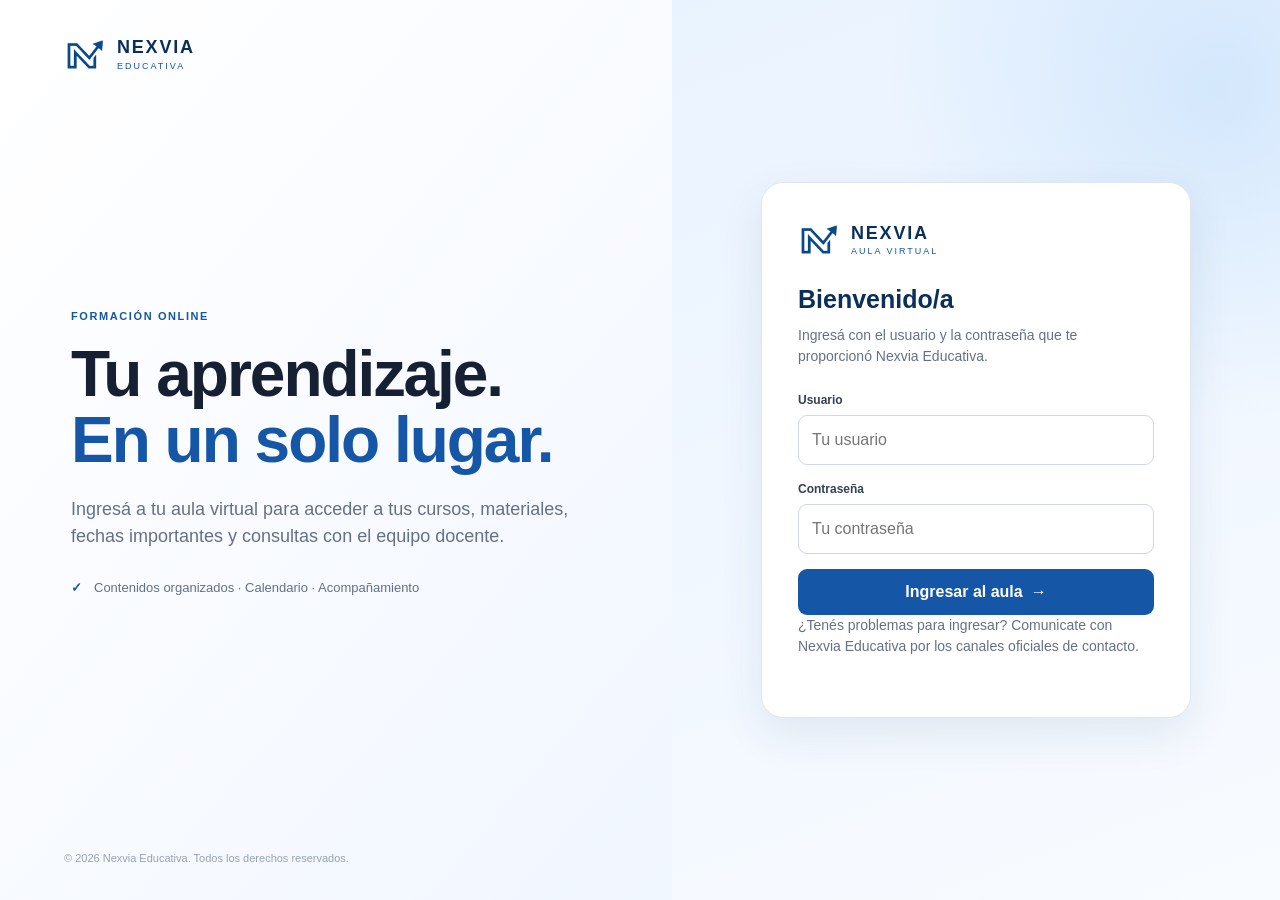
==== aula.html @ b8c356ec "Update aula.html" ====
<!DOCTYPE html>
<html lang="es">
<head>
  <meta charset="UTF-8">
  <meta name="viewport" content="width=device-width, initial-scale=1">
  <title>Nexvia Educativa | Aula Virtual</title>
  <style>
    :root{--blue:#1557a6;--dark:#0b2f5b;--accent:#2f8fe6;--pale:#f5f8fc;--gray:#eef3f8;--white:#fff;--text:#172033;--muted:#667085;--border:#dfe6ef;--green:#15803d;--red:#b42318;--shadow:0 16px 45px rgba(18,53,90,.09)}
    *{box-sizing:border-box}body{margin:0;font-family:Arial,Helvetica,sans-serif;background:var(--pale);color:var(--text);line-height:1.5}button,input,textarea,select{font:inherit}button{cursor:pointer}a{color:inherit;text-decoration:none}.hidden{display:none!important}.wrap{width:min(1180px,92%);margin:0 auto}.brand{display:flex;align-items:center;gap:11px}.brand-mark{width:42px;height:42px;border-radius:12px;background:linear-gradient(135deg,var(--blue),var(--accent));display:grid;place-items:center;color:#fff;font-weight:900;font-size:18px;box-shadow:0 5px 16px #1557a633}.brand-copy{display:flex;flex-direction:column;line-height:1.05}.brand-copy strong{font-size:18px;letter-spacing:1.8px;color:var(--dark)}.brand-copy span{font-size:9px;letter-spacing:2px;color:var(--blue);margin-top:5px}.topbar{background:#ffffffed;border-bottom:1px solid var(--border);position:sticky;top:0;z-index:10;backdrop-filter:blur(10px)}.topbar-inner{min-height:76px;display:flex;align-items:center;justify-content:space-between;gap:20px}.topbar-right{display:flex;align-items:center;gap:15px}.user-chip{color:var(--muted);font-size:13px}.btn{border:0;border-radius:9px;padding:11px 16px;font-weight:700;transition:.2s;display:inline-flex;align-items:center;justify-content:center;gap:8px}.btn-primary{background:var(--blue);color:#fff}.btn-primary:hover{background:var(--dark);transform:translateY(-1px)}.btn-secondary{background:#fff;border:1px solid var(--border);color:var(--text)}.btn-secondary:hover{border-color:var(--blue);color:var(--blue)}.btn-danger{background:#fff0ef;color:var(--red);border:1px solid #ffd4cf}.btn-small{padding:7px 10px;font-size:12px;border-radius:7px}.page{padding:34px 0 60px}.eyebrow{font-size:11px;letter-spacing:1.6px;font-weight:900;color:var(--blue);text-transform:uppercase}.page-title{font-size:clamp(28px,4vw,38px);line-height:1.15;letter-spacing:-.8px;margin:7px 0 9px;color:var(--dark)}.lead{margin:0;color:var(--muted);max-width:760px}.login-shell{min-height:100vh;display:grid;grid-template-columns:1.05fr .95fr;background:linear-gradient(130deg,#fff 0%,#f4f8ff 55%,#e9f3ff 100%)}.login-left{padding:34px max(5vw,24px);display:flex;flex-direction:column}.login-hero{margin:auto;max-width:620px;padding:50px 0}.login-hero .eyebrow{display:inline-block;margin-bottom:18px}.login-hero h1{font-size:clamp(42px,5vw,66px);line-height:1.03;letter-spacing:-2px;color:var(--text);margin:0 0 22px}.login-hero h1 span{display:block;color:var(--blue)}.login-hero p{font-size:18px;color:var(--muted);max-width:530px}.login-feature{display:flex;gap:12px;align-items:center;color:var(--muted);font-size:13px;margin-top:28px}.login-feature b{color:var(--blue)}.login-right{display:flex;align-items:center;justify-content:center;padding:30px;background:radial-gradient(circle at 90% 10%,#2f8fe622,transparent 34%),linear-gradient(160deg,#e9f3ff,#f8fbff)}.login-card{width:min(430px,100%);background:#fff;padding:36px;border-radius:22px;border:1px solid var(--border);box-shadow:var(--shadow)}.login-card h2{margin:20px 0 6px;font-size:25px;color:var(--dark)}.login-card>p{margin:0 0 24px;color:var(--muted);font-size:14px}.field{display:flex;flex-direction:column;gap:6px;margin-bottom:15px}.field label{font-size:12px;font-weight:800;color:#344054}.field input,.field select,.field textarea,.control{width:100%;border:1px solid #cfd8e3;border-radius:9px;padding:12px 13px;background:#fff;color:var(--text);outline:none}.field textarea{resize:vertical;min-height:86px}.field input:focus,.field select:focus,.field textarea:focus,.control:focus{border-color:var(--accent);box-shadow:0 0 0 3px #2f8fe61c}.full{width:100%}.small-note{font-size:12px;color:var(--muted);margin-top:15px}.portal-layout{display:grid;grid-template-columns:245px minmax(0,1fr);min-height:calc(100vh - 76px)}.sidebar{padding:24px 15px;background:#fff;border-right:1px solid var(--border)}.side-label{font-size:10px;text-transform:uppercase;letter-spacing:1.5px;color:#98a2b3;font-weight:900;margin:8px 12px 12px}.side-nav{display:grid;gap:6px}.side-nav button{border:0;border-radius:9px;background:transparent;color:#667085;text-align:left;padding:12px;display:flex;gap:11px;align-items:center;font-weight:700;font-size:13px}.side-nav button:hover,.side-nav button.active{background:#edf5ff;color:var(--blue)}.nav-icon{width:23px;text-align:center;font-size:17px}.portal-main{padding:30px;min-width:0;overflow:hidden}.view{display:none}.view.active{display:block}.section-head{display:flex;justify-content:space-between;align-items:flex-end;gap:18px;flex-wrap:wrap;margin-bottom:24px}.section-head h2{margin:0;color:var(--dark);font-size:27px}.section-head p{margin:5px 0 0;color:var(--muted);font-size:14px}.stats-grid{display:grid;grid-template-columns:repeat(3,minmax(0,1fr));gap:16px;margin:22px 0 26px}.stat{background:#fff;border:1px solid var(--border);border-radius:14px;padding:21px;box-shadow:0 5px 16px #12355a06}.stat .stat-label{font-size:12px;color:var(--muted);font-weight:700}.stat strong{display:block;font-size:30px;color:var(--dark);margin-top:5px}.stat small{font-size:12px;color:var(--muted)}.grid{display:grid;grid-template-columns:repeat(2,minmax(0,1fr));gap:17px}.grid.three{grid-template-columns:repeat(3,minmax(0,1fr))}.card{background:#fff;border:1px solid var(--border);border-radius:14px;padding:20px;box-shadow:0 5px 20px #12355a05;min-width:0}.card h3{margin:0 0 8px;font-size:18px;color:var(--dark)}.card p{margin:0;color:var(--muted);font-size:13px}.card-top{display:flex;align-items:flex-start;justify-content:space-between;gap:12px;margin-bottom:14px}.tag{display:inline-flex;align-items:center;padding:5px 9px;border-radius:999px;background:#edf5ff;color:var(--blue);font-size:10px;text-transform:uppercase;font-weight:900;letter-spacing:.5px}.tag.green{background:#e9f8ee;color:var(--green)}.tag.gray{background:#f2f4f7;color:#475467}.empty{padding:32px;border:1px dashed #cfd8e3;border-radius:13px;text-align:center;color:var(--muted);background:#ffffffab}.empty strong{display:block;color:var(--dark);margin-bottom:5px}.material-list{margin-top:15px;display:grid;gap:9px}.material-item{border:1px solid var(--border);border-radius:10px;padding:12px;display:flex;justify-content:space-between;align-items:center;gap:12px}.material-item strong{display:block;font-size:13px;color:var(--text)}.material-item small{display:block;font-size:11px;color:var(--muted);margin-top:3px}.calendar-list{display:grid;gap:12px}.event-item{background:#fff;border:1px solid var(--border);border-radius:12px;padding:16px;display:grid;grid-template-columns:78px minmax(0,1fr) auto;gap:15px;align-items:center}.event-date{background:#edf5ff;color:var(--blue);border-radius:10px;text-align:center;padding:10px 4px}.event-date strong{font-size:21px;line-height:1;display:block}.event-date span{font-size:10px;font-weight:900;text-transform:uppercase}.event-item h3{margin:0 0 3px;font-size:15px;color:var(--dark)}.event-item p{margin:0;color:var(--muted);font-size:12px}.form-card{margin-bottom:20px}.form-grid{display:grid;grid-template-columns:repeat(2,minmax(0,1fr));gap:0 14px}.form-grid .wide{grid-column:1/-1}.check-grid{display:grid;grid-template-columns:repeat(2,minmax(0,1fr));gap:9px;margin:10px 0 16px}.check-option{display:flex;align-items:center;gap:8px;border:1px solid var(--border);padding:10px;border-radius:8px;font-size:12px;color:#344054}.check-option input{accent-color:var(--blue)}.table-wrap{overflow-x:auto;background:#fff;border:1px solid var(--border);border-radius:13px}.data-table{width:100%;border-collapse:collapse;min-width:650px}.data-table th{background:#f7f9fc;text-align:left;padding:13px;font-size:11px;text-transform:uppercase;letter-spacing:.5px;color:#667085;border-bottom:1px solid var(--border)}.data-table td{padding:13px;border-bottom:1px solid #edf0f5;font-size:12px;vertical-align:top}.data-table tr:last-child td{border-bottom:0}.table-actions{display:flex;gap:6px;flex-wrap:wrap}.message-layout{display:grid;grid-template-columns:minmax(250px,.75fr) minmax(0,1.25fr);gap:17px}.conversation-list{display:grid;gap:8px;max-height:570px;overflow:auto}.conversation-choice{width:100%;text-align:left;background:#fff;border:1px solid var(--border);border-radius:10px;padding:13px}.conversation-choice:hover{border-color:var(--accent);background:#f7fbff}.conversation-choice strong{display:block;color:var(--dark);font-size:13px}.conversation-choice small{color:var(--muted);display:block;margin:3px 0;font-size:11px}.conversation-choice p{margin:0;font-size:12px;color:#475467;white-space:nowrap;overflow:hidden;text-overflow:ellipsis}.chat-panel{background:#fff;border:1px solid var(--border);border-radius:13px;display:flex;flex-direction:column;min-height:430px;overflow:hidden}.chat-head{padding:14px 17px;border-bottom:1px solid var(--border);background:#f9fbfe}.chat-head strong{color:var(--dark);font-size:14px}.chat-body{padding:17px;display:flex;flex-direction:column;gap:12px;flex:1;max-height:430px;overflow:auto;background:linear-gradient(#fbfdff,#f7faff)}.bubble{max-width:86%;padding:11px 13px;border-radius:12px;background:#fff;border:1px solid var(--border);align-self:flex-start}.bubble.mine{align-self:flex-end;background:#eaf3ff;border-color:#d4e6ff}.bubble .bubble-meta{font-size:10px;font-weight:900;color:var(--blue);margin-bottom:4px}.bubble .bubble-text{font-size:13px;white-space:pre-wrap;overflow-wrap:anywhere}.bubble time{display:block;color:#8a94a6;font-size:10px;margin-top:5px;text-align:right}.chat-compose{border-top:1px solid var(--border);padding:13px;display:flex;gap:8px;align-items:flex-end}.chat-compose textarea{flex:1;min-height:44px;max-height:120px;resize:vertical;border:1px solid #cfd8e3;border-radius:9px;padding:10px}.toast-zone{position:fixed;right:18px;bottom:18px;z-index:50;display:grid;gap:8px}.toast{max-width:min(420px,90vw);padding:13px 16px;color:#fff;background:#344054;border-radius:10px;box-shadow:var(--shadow);font-size:13px}.toast.success{background:#15803d}.toast.error{background:#b42318}.loader{position:fixed;inset:0;background:#ffffffc9;z-index:60;display:grid;place-items:center}.loader-box{background:#fff;padding:23px 28px;border-radius:14px;border:1px solid var(--border);box-shadow:var(--shadow);color:var(--dark);font-weight:700}.spinner{width:25px;height:25px;border:3px solid #dbeafe;border-top-color:var(--blue);border-radius:50%;animation:spin .7s linear infinite;display:inline-block;vertical-align:middle;margin-right:10px}@keyframes spin{to{transform:rotate(360deg)}}.footer-note{font-size:11px;color:#98a2b3;margin-top:25px}.modal-backdrop{position:fixed;inset:0;background:#0b1d35a6;z-index:40;display:grid;place-items:center;padding:20px}.modal{width:min(610px,100%);max-height:90vh;overflow:auto;background:#fff;border-radius:16px;box-shadow:0 25px 80px #0003}.modal-head{display:flex;align-items:center;justify-content:space-between;padding:17px 20px;background:#f7f9fc;border-bottom:1px solid var(--border)}.modal-head h3{margin:0;color:var(--dark)}.modal-body{padding:20px}.modal-actions{display:flex;justify-content:flex-end;gap:9px;padding:15px 20px;border-top:1px solid var(--border);background:#f7f9fc}.close-x{background:none;border:0;font-size:23px;color:#667085}.course-banner{height:7px;border-radius:99px;background:linear-gradient(90deg,var(--blue),var(--accent));margin:-20px -20px 18px}.status-pill{padding:4px 8px;border-radius:999px;font-size:10px;font-weight:900;background:#e9f8ee;color:var(--green)}.status-pill.off{background:#fff0ef;color:var(--red)}
    @media(max-width:950px){.login-shell{grid-template-columns:1fr}.login-left{padding-bottom:0}.login-hero{margin:25px auto;padding:20px 0}.login-hero h1{font-size:46px}.login-feature{margin-top:10px}.login-right{padding:10px 20px 35px}.portal-layout{grid-template-columns:1fr}.sidebar{border-right:0;border-bottom:1px solid var(--border);padding:10px 4%;overflow-x:auto}.side-label{display:none}.side-nav{display:flex;min-width:max-content}.side-nav button{white-space:nowrap}.portal-main{padding:22px 4%}.grid.three{grid-template-columns:repeat(2,minmax(0,1fr))}}
    @media(max-width:620px){.topbar-inner{min-height:68px}.user-chip{display:none}.topbar-right{gap:6px}.topbar-right .btn{padding:9px 11px}.brand-mark{width:37px;height:37px}.brand-copy strong{font-size:16px}.stats-grid,.grid,.grid.three,.form-grid,.message-layout{grid-template-columns:1fr}.check-grid{grid-template-columns:1fr}.portal-main{padding-top:18px}.section-head h2{font-size:23px}.card{padding:16px}.event-item{grid-template-columns:62px minmax(0,1fr);gap:10px}.event-item .event-action{grid-column:1/-1;justify-self:start}.login-card{padding:26px}.login-hero h1{font-size:40px}.login-hero p{font-size:15px}.material-item{align-items:flex-start}.material-item .btn{padding:8px 10px}}

    .course-assignment{border:1px solid var(--border);border-radius:10px;padding:12px;background:#fbfdff;display:grid;gap:9px}.course-assignment-title{display:flex;align-items:center;gap:9px;font-size:13px;font-weight:800;color:var(--dark)}.course-assignment-title input{accent-color:var(--blue)}.course-assignment .field{margin:0}.course-assignment .field label{font-size:11px}.group-row,.release-row{border:1px solid var(--border);border-radius:9px;padding:10px;display:flex;align-items:center;justify-content:space-between;gap:10px;flex-wrap:wrap}.group-row small,.release-row small{display:block;color:var(--muted);font-size:11px}.subsection{border-top:1px solid var(--border);padding-top:15px;margin-top:15px}.subsection h4{margin:0 0 10px;color:var(--dark);font-size:15px}.release-form{display:grid;grid-template-columns:1fr 1fr;gap:8px;align-items:end;margin-top:10px}.release-form .field{margin:0}.release-form .full-row{grid-column:1/-1}.material-card{border:1px solid var(--border);border-radius:10px;padding:12px;margin-top:10px}.material-card-title{display:flex;justify-content:space-between;align-items:flex-start;gap:8px}.student-material-section{margin-top:15px}.student-material-section h4{margin:0 0 8px;color:var(--dark);font-size:13px}

  

    /* Navegación móvil desplazable con flechas visibles */
    .nav-scroll-wrap { width:100%; min-width:0; }
    .nav-scroll-viewport { width:100%; min-width:0; }
    .nav-scroll-arrow, .nav-scroll-hint { display:none; }
    .nav-scroll-arrow {
      align-items:center; justify-content:center; flex:0 0 34px;
      width:34px; height:40px; padding:0; border:1px solid var(--border);
      border-radius:9px; background:#fff; color:var(--blue); font-size:25px;
      line-height:1; font-weight:800; box-shadow:0 2px 7px rgba(18,53,90,.09);
      touch-action:manipulation;
    }
    .nav-scroll-arrow:disabled { opacity:.32; cursor:default; box-shadow:none; }
    .nav-scroll-arrow:focus-visible { outline:3px solid #2f8fe666; outline-offset:2px; }
    .nav-scroll-hint { margin:5px 0 0; text-align:center; color:var(--muted); font-size:10px; }
    .nav-scroll-hint[hidden] { display:none !important; }
    @media(max-width:950px) {
      #student-area .sidebar, #admin-area .sidebar { overflow-x:hidden; }
      .nav-scroll-wrap { display:flex; align-items:center; gap:6px; }
      .nav-scroll-viewport {
        flex:1 1 auto; overflow-x:auto; overflow-y:hidden; width:100%;
        scrollbar-width:none; -ms-overflow-style:none;
        -webkit-overflow-scrolling:touch; scroll-behavior:smooth;
      }
      .nav-scroll-viewport::-webkit-scrollbar { display:none; }
      .nav-scroll-viewport .side-nav { display:flex; width:max-content; min-width:max-content; gap:6px; }
      .nav-scroll-viewport .side-nav button { flex:0 0 auto; white-space:nowrap; }
      .nav-scroll-wrap.has-overflow .nav-scroll-arrow { display:inline-flex; }
      .nav-scroll-hint:not([hidden]) { display:block; }
      .nav-scroll-wrap.no-overflow .nav-scroll-arrow { display:none; }
    }

  </style>
</head>
<body>
  <div id="login-view" class="login-shell">
    <div class="login-left">
      <a class="brand" href="#" aria-label="Nexvia Educativa">
        <a class="brand" href="index.html" aria-label="Volver a Nexvia Educativa">
  <img src="imagenes/logo.png" alt="Nexvia Educativa"
       style="height:42px;width:auto;max-width:200px;object-fit:contain;"> <span class="brand-copy"><strong>NEXVIA</strong><span>EDUCATIVA</span></span>
      </a>
      <div class="login-hero">
        <span class="eyebrow">FORMACIÓN ONLINE</span>
        <h1>Tu aprendizaje.<span>En un solo lugar.</span></h1>
        <p>Ingresá a tu aula virtual para acceder a tus cursos, materiales, fechas importantes y consultas con el equipo docente.</p>
        <div class="login-feature"><b>✓</b> Contenidos organizados · Calendario · Acompañamiento</div>
      </div>
      <div class="footer-note">© 2026 Nexvia Educativa. Todos los derechos reservados.</div>
    </div>
    <div class="login-right">
      <div class="login-card">
  <a class="brand" href="index.html" aria-label="Volver a Nexvia Educativa">
    <img
      src="imagenes/logo.png"
      alt="Logo Nexvia"
      style="height:42px;width:auto;max-width:200px;object-fit:contain;"
    >
    <span class="brand-copy">
      <strong>NEXVIA</strong>
      <span>AULA VIRTUAL</span>
    </span>
  </a>

  <h2>Bienvenido/a</h2>
        <p>Ingresá con el usuario y la contraseña que te proporcionó Nexvia Educativa.</p>
        <form id="login-form">
          <div class="field"><label for="login-user">Usuario</label><input id="login-user" name="usuario" autocomplete="username" required maxlength="40" placeholder="Tu usuario"></div>
          <div class="field"><label for="login-password">Contraseña</label><input id="login-password" name="password" type="password" autocomplete="current-password" required maxlength="150" placeholder="Tu contraseña"></div>
          <button id="login-button" class="btn btn-primary full" type="submit">Ingresar al aula <span aria-hidden="true">→</span></button>
        </form>
        <p class="small-note">¿Tenés problemas para ingresar? Comunicate con Nexvia Educativa por los canales oficiales de contacto.</p>
      </div>
    </div>
  </div>

  <div id="app-view" class="hidden">
    <header class="topbar"><div class="wrap topbar-inner">
      <a class="brand" href="#"><span class="brand-mark">N</span><span class="brand-copy"><strong>NEXVIA</strong><span>AULA VIRTUAL</span></span></a>
      <div class="topbar-right"><span class="user-chip" id="current-user-label"></span><button class="btn btn-secondary" id="logout-button" type="button">Cerrar sesión ↗</button></div>
    </div></header>

    <div id="student-area" class="portal-layout hidden">
      <aside class="sidebar"><div class="side-label">Mi espacio</div><nav class="side-nav">
        <button data-stab="inicio" class="active" type="button"><span class="nav-icon">⌂</span> Inicio</button>
        <button data-stab="cursos" type="button"><span class="nav-icon">▤</span> Mis cursos</button>
        <button data-stab="calendario" type="button"><span class="nav-icon">▦</span> Calendario</button>
        <button data-stab="consultas" type="button"><span class="nav-icon">✉</span> Consultas</button>
        <button data-stab="otros" type="button"><span class="nav-icon">＋</span> Otros cursos</button>
      </nav></aside>
      <main class="portal-main">
        <section id="s-inicio" class="view active"><div class="section-head"><div><div class="eyebrow">TU ESPACIO DE ESTUDIO</div><h2 id="student-welcome" class="page-title">¡Hola!</h2><p class="lead">Este es tu espacio personal de Nexvia Educativa.</p></div></div><div id="student-stats" class="stats-grid"></div><h3 style="color:var(--dark);margin:0 0 14px">Tus cursos</h3><div id="student-home-courses" class="grid"></div><div class="footer-note">Tu aula virtual es personal. No compartas tus credenciales con otras personas.</div></section>
        <section id="s-cursos" class="view"><div class="section-head"><div><div class="eyebrow">CONTENIDO DE ESTUDIO</div><h2>Mis cursos</h2><p>Materiales y recursos disponibles para las formaciones que estás realizando.</p></div></div><div id="student-courses" class="grid"></div></section>
        <section id="s-calendario" class="view"><div class="section-head"><div><div class="eyebrow">FECHAS IMPORTANTES</div><h2>Calendario</h2><p>Consultá las fechas de exámenes, entregas y publicaciones de contenido.</p></div></div><div id="student-events" class="calendar-list"></div></section>
        <section id="s-consultas" class="view"><div class="section-head"><div><div class="eyebrow">ACOMPAÑAMIENTO</div><h2>Consultas con docentes</h2><p>Elegí el curso y enviá tu consulta al equipo de Nexvia Educativa.</p></div></div><div class="field" style="max-width:450px"><label for="student-chat-course">Curso de la consulta</label><select id="student-chat-course"></select></div><div class="chat-panel"><div class="chat-head"><strong id="student-chat-title">Conversación del curso</strong></div><div id="student-chat-body" class="chat-body"><div class="empty">Seleccioná un curso para ver la conversación.</div></div><div class="chat-compose"><textarea id="student-chat-message" maxlength="4000" placeholder="Escribí tu consulta..."></textarea><button id="student-send-message" class="btn btn-primary" type="button">Enviar</button></div></div></section>
        <section id="s-otros" class="view"><div class="section-head"><div><div class="eyebrow">SEGUÍ APRENDIENDO</div><h2>Otros cursos</h2><p>Conocé otras propuestas de formación disponibles en Nexvia Educativa.</p></div></div><div id="student-ads" class="grid three"></div></section>
      </main>
    </div>

    <div id="admin-area" class="portal-layout hidden">
      <aside class="sidebar"><div class="side-label">Administración</div><nav class="side-nav">
        <button data-atab="inicio" class="active" type="button"><span class="nav-icon">⌂</span> Resumen</button>
        <button data-atab="alumnos" type="button"><span class="nav-icon">♙</span> Alumnos</button>
        <button data-atab="cursos" type="button"><span class="nav-icon">▤</span> Cursos y material</button>
        <button data-atab="calendario" type="button"><span class="nav-icon">▦</span> Calendario</button>
        <button data-atab="mensajes" type="button"><span class="nav-icon">✉</span> Mensajes</button>
      </nav></aside>
      <main class="portal-main">
        <section id="a-inicio" class="view active"><div class="section-head"><div><div class="eyebrow">PANEL DE CONTROL</div><h2>Administración del aula</h2><p>Gestioná alumnos, accesos, contenidos, fechas y consultas.</p></div><button class="btn btn-secondary" type="button" onclick="recargarAdmin()">↻ Actualizar datos</button></div><div id="admin-stats" class="stats-grid"></div><div class="card"><h3>Cómo se actualiza el aula</h3><p>Los cambios que guardes acá se reflejan para los alumnos en su próxima carga de datos. Los materiales se almacenan de forma privada en Cloudflare y solo se descargan tras validar la sesión y el acceso al curso.</p></div></section>

        <section id="a-alumnos" class="view"><div class="section-head"><div><div class="eyebrow">ACCESOS Y MATRICULACIÓN</div><h2>Alumnos</h2><p>Creá los usuarios y asignales únicamente los cursos que abonaron.</p></div></div>
          <div class="card form-card"><h3>Crear acceso para un alumno</h3><p style="margin-bottom:17px">El usuario y la contraseña se los entregás personalmente luego de confirmar la matrícula.</p><form id="create-user-form"><div class="form-grid"><div class="field"><label for="new-name">Nombre completo</label><input id="new-name" required maxlength="120"></div><div class="field"><label for="new-email">Correo electrónico (opcional)</label><input id="new-email" type="email" maxlength="160"></div><div class="field"><label for="new-username">Usuario (4 a 40 caracteres)</label><input id="new-username" required minlength="4" maxlength="40" pattern="[A-Za-z0-9._-]{4,40}" autocomplete="off"></div><div class="field"><label for="new-password">Contraseña inicial (mínimo 10 caracteres)</label><input id="new-password" type="password" required minlength="10" maxlength="150" autocomplete="new-password"></div><div class="field wide"><label>Cursos y grupos asignados</label><div id="new-user-course-checks" class="check-grid"></div><small style="color:var(--muted);font-size:12px">Al marcar un curso, elegí el grupo en el que cursará el alumno.</small></div></div><button class="btn btn-primary" type="submit">＋ Crear usuario</button></form></div>
          <div class="section-head"><div><h2 style="font-size:21px">Usuarios registrados</h2><p>Desde aquí podés modificar cursos, desactivar accesos o restablecer contraseñas.</p></div><input id="admin-user-search" class="control" style="max-width:270px" placeholder="Buscar alumno o usuario"></div><div class="table-wrap"><table class="data-table"><thead><tr><th>Alumno</th><th>Usuario</th><th>Estado</th><th>Cursos / grupos</th><th>Acciones</th></tr></thead><tbody id="admin-users-table"></tbody></table></div>
        </section>

        <section id="a-cursos" class="view"><div class="section-head"><div><div class="eyebrow">CONTENIDO COMPARTIDO</div><h2>Cursos y materiales</h2><p>Cada curso tiene sus grupos, una biblioteca flexible de contenidos y fechas de habilitación independientes.</p></div></div>
          <div class="card form-card"><h3 id="course-form-title">Agregar curso al catálogo</h3><form id="course-form"><input id="course-id" type="hidden"><div class="form-grid"><div class="field"><label for="course-name">Nombre del curso</label><input id="course-name" required maxlength="120"></div><div class="field"><label for="course-url">URL de la página pública</label><input id="course-url" type="url" placeholder="https://..." required></div><div class="field wide"><label for="course-description">Descripción corta</label><textarea id="course-description" maxlength="600"></textarea></div></div><div class="table-actions"><button class="btn btn-primary" type="submit">Guardar curso</button><button id="course-form-cancel" class="btn btn-secondary hidden" type="button">Cancelar edición</button></div></form></div>
          <div id="admin-course-cards" class="grid"></div>
        </section>

        <section id="a-calendario" class="view"><div class="section-head"><div><div class="eyebrow">PLANIFICACIÓN</div><h2>Calendario de cursos</h2><p>Publicá fechas de exámenes, clases, entregas y nuevo contenido.</p></div></div>
          <div class="card form-card"><h3>Agregar fecha importante</h3><form id="event-form"><div class="form-grid"><div class="field"><label for="event-course">Curso</label><select id="event-course" required></select></div><div class="field"><label for="event-group">Grupo destinatario</label><select id="event-group"><option value="">Todos los grupos del curso</option></select></div><div class="field"><label for="event-type">Tipo de evento</label><select id="event-type"><option>Contenido</option><option>Examen</option><option>Entrega</option><option>Clase</option><option>Recordatorio</option></select></div><div class="field"><label for="event-title">Título</label><input id="event-title" required maxlength="150"></div><div class="field"><label for="event-date">Fecha y hora</label><input id="event-date" type="datetime-local" required></div><div class="field wide"><label for="event-description">Descripción / indicaciones</label><textarea id="event-description" maxlength="1000"></textarea></div></div><button class="btn btn-primary" type="submit">＋ Agregar al calendario</button></form></div><div class="table-wrap"><table class="data-table"><thead><tr><th>Fecha</th><th>Curso</th><th>Tipo</th><th>Evento</th><th>Acción</th></tr></thead><tbody id="admin-events-table"></tbody></table></div>
        </section>

        <section id="a-mensajes" class="view"><div class="section-head"><div><div class="eyebrow">ATENCIÓN AL ALUMNO</div><h2>Mensajes y consultas</h2><p>Abrí una conversación y respondé al alumno dentro del curso correspondiente.</p></div><button class="btn btn-secondary" type="button" onclick="recargarAdmin()">↻ Actualizar consultas</button></div><div class="message-layout"><div><div id="admin-conversations" class="conversation-list"></div></div><div class="chat-panel"><div class="chat-head"><strong id="admin-chat-title">Seleccioná una conversación</strong></div><div id="admin-chat-body" class="chat-body"><div class="empty">Todavía no hay una conversación seleccionada.</div></div><div class="chat-compose"><textarea id="admin-chat-message" maxlength="4000" placeholder="Escribí una respuesta..." disabled></textarea><button id="admin-send-message" class="btn btn-primary" type="button" disabled>Responder</button></div></div></div></section>
      </main>
    </div>
    <div class="wrap footer-note" style="padding-bottom:22px">Nexvia Educativa · Aula Virtual</div>
  </div>

  <div id="user-modal-backdrop" class="modal-backdrop hidden"><div class="modal" role="dialog" aria-modal="true" aria-labelledby="user-modal-title"><div class="modal-head"><h3 id="user-modal-title">Gestionar alumno</h3><button class="close-x" id="close-user-modal" type="button" aria-label="Cerrar">×</button></div><div class="modal-body"><p id="user-modal-subtitle" style="font-size:13px;color:var(--muted);margin:0 0 16px"></p><label style="font-size:12px;font-weight:800">Cursos asignados</label><div id="edit-user-course-checks" class="check-grid"></div><div class="field" style="margin-top:18px"><label for="reset-user-password">Restablecer contraseña (opcional)</label><input id="reset-user-password" type="password" minlength="10" maxlength="150" placeholder="Dejalo vacío si no querés cambiarla"><small style="font-size:11px;color:var(--muted)">Si la modificás, entregale la nueva contraseña al alumno por un canal privado.</small></div></div><div class="modal-actions"><button class="btn btn-secondary" id="cancel-user-modal" type="button">Cancelar</button><button class="btn btn-primary" id="save-user-modal" type="button">Guardar cambios</button></div></div></div>

  <div id="global-loader" class="loader hidden"><div class="loader-box"><span class="spinner"></span><span id="loader-text">Procesando…</span></div></div>
  <div id="toast-zone" class="toast-zone" aria-live="polite"></div>

  <script>
    'use strict';
    let session = null;
    let studentData = null;
    let adminData = null;
    let selectedAdminUserId = '';
    let selectedAdminConversation = null;

    const $ = id => document.getElementById(id);
    const esc = value => String(value == null ? '' : value).replace(/[&<>"']/g, char => ({'&':'&amp;','<':'&lt;','>':'&gt;','"':'&quot;',"'":'&#39;'}[char]));

    function notify(message, type='info') {
      const toast = document.createElement('div');
      toast.className = 'toast ' + type;
      toast.textContent = message;
      $('toast-zone').appendChild(toast);
      setTimeout(() => toast.remove(), 5000);
    }
    function busy(show, text='Procesando…') {
      $('loader-text').textContent = text;
      $('global-loader').classList.toggle('hidden', !show);
    }
    // Pegá aquí la URL base del Worker de Cloudflare, sin una barra al final.
    // Ejemplo: https://nexvia-aula-api.TU-CUENTA.workers.dev
    const AULA_API_URL = 'https://nexvia-aula-api.mmo-nicolaspavon.workers.dev';

    function callServer(name, args, onSuccess, onFailure) {
      if (!AULA_API_URL || AULA_API_URL.includes('PEGAR_AQUI')) {
        const error = new Error('Falta configurar la URL de la API de Nexvia en aula.html.');
        if (onFailure) onFailure(error); else notify(error.message, 'error');
        return;
      }
      fetch(AULA_API_URL + '/api', {
        method: 'POST',
        headers: { 'Content-Type': 'application/json' },
        body: JSON.stringify({ action: name, args: args || [] })
      }).then(async response => {
        let result;
        try { result = await response.json(); }
        catch (_) { throw new Error('El servidor respondió en un formato inesperado.'); }
        if (!response.ok || (result && result.error)) throw new Error(result.error || 'No se pudo completar la operación.');
        return result;
      }).then(result => { if (onSuccess) onSuccess(result); })
        .catch(error => {
          if (onFailure) onFailure(error);
          else notify((error && error.message) ? error.message : 'Ocurrió un error de conexión.', 'error');
        });
    }
    function serverError(error) {
      busy(false);
      const message = (error && error.message) ? error.message : 'No se pudo completar la operación.';
      if (/sesión venció|desactivada|ingresá nuevamente/i.test(message)) {
        session = null;
        showLogin();
      }
      notify(message, 'error');
    }
    function showLogin() {
      $('login-view').classList.remove('hidden');
      $('app-view').classList.add('hidden');
      $('login-password').value = '';
      $('login-button').disabled = false;
      $('login-button').textContent = 'Ingresar al aula →';
    }
    function startSession(data) {
      session = data;
      $('login-view').classList.add('hidden');
      $('app-view').classList.remove('hidden');
      $('current-user-label').textContent = data.nombre + (data.role === 'ADMIN' ? ' · Administración' : ' · Alumno');
      if (data.role === 'ADMIN') {
        $('admin-area').classList.remove('hidden');
        $('student-area').classList.add('hidden');
        recargarAdmin();
      } else {
        $('student-area').classList.remove('hidden');
        $('admin-area').classList.add('hidden');
        loadStudentDashboard();
      }
    }
    $('login-form').addEventListener('submit', event => {
      event.preventDefault();
      const user = $('login-user').value.trim();
      const password = $('login-password').value;
      if (!user || !password) return notify('Ingresá usuario y contraseña.', 'error');
      $('login-button').disabled = true;
      $('login-button').textContent = 'Verificando…';
      busy(true, 'Validando credenciales…');
      callServer('iniciarSesion', [user, password], result => {
        busy(false);
        startSession(result);
      }, error => {
        busy(false);
        $('login-button').disabled = false;
        $('login-button').textContent = 'Ingresar al aula →';
        notify(error && error.message ? error.message : 'No se pudo iniciar sesión.', 'error');
      });
    });
    $('logout-button').addEventListener('click', () => {
      const old = session;
      session = null;
      if (old) callServer('cerrarSesion', [old.token], () => {}, () => {});
      studentData = null; adminData = null;
      $('app-view').classList.add('hidden');
      $('login-view').classList.remove('hidden');
      $('login-password').value = '';
      $('login-user').value = '';
      showLogin();
    });

    // ----------------------------- ALUMNO -----------------------------
    function loadStudentDashboard(silent = false) {
      if (!session) return;
      if (!silent) busy(true, 'Cargando tu aula…');
      callServer('obtenerPanelAlumno', [session.token], data => {
        studentData = data;
        renderStudent();
        if (!silent) busy(false);
      }, error => { if (!silent) serverError(error); });
    }
    function showStudentTab(tab) {
      document.querySelectorAll('#student-area .view').forEach(el => el.classList.remove('active'));
      $('s-' + tab).classList.add('active');
      document.querySelectorAll('#student-area [data-stab]').forEach(btn => btn.classList.toggle('active', btn.dataset.stab === tab));
      if (tab === 'consultas') {
        const sel = $('student-chat-course');
        if (sel.options.length && !sel.value) sel.value = sel.options[0].value;
        loadStudentConversation();
      }
    }
    document.querySelectorAll('#student-area [data-stab]').forEach(btn => btn.addEventListener('click', () => showStudentTab(btn.dataset.stab)));
    function renderStudent() {
      if (!studentData) return;
      $('student-welcome').textContent = '¡Hola, ' + studentData.user.nombre.split(' ')[0] + '!';
      $('student-stats').innerHTML = `
        <div class="stat"><span class="stat-label">Mis cursos</span><strong>${studentData.courses.length}</strong><small>Formaciones asignadas</small></div>
        <div class="stat"><span class="stat-label">Fechas publicadas</span><strong>${studentData.events.length}</strong><small>Exámenes y actividades</small></div>
        <div class="stat"><span class="stat-label">Otros cursos</span><strong>${studentData.ads.length}</strong><small>Más propuestas para explorar</small></div>`;
      $('student-home-courses').innerHTML = studentData.courses.length ? studentData.courses.map(c => `
        <article class="card"><div class="course-banner"></div><div class="card-top"><h3>${esc(c.nombre)}</h3><span class="tag green">Inscripto</span></div><p>${esc(c.descripcion || 'Tu espacio de formación en Nexvia Educativa.')}</p><div style="margin-top:17px"><button class="btn btn-primary" type="button" onclick="showStudentTab('cursos')">Ver materiales →</button></div></article>`).join('') : `<div class="empty" style="grid-column:1/-1"><strong>Todavía no tenés cursos asignados</strong>Contactá a Nexvia Educativa para revisar tu acceso.</div>`;
      $('student-courses').innerHTML = studentData.courses.length ? studentData.courses.map(c => `
        <article class="card"><div class="course-banner"></div><div class="card-top"><h3>${esc(c.nombre)}</h3><span class="tag">Curso</span></div><p>${esc(c.descripcion || 'Materiales y novedades del curso.')}</p>${c.grupoNombre ? `<p style="margin-top:6px"><b>Tu grupo:</b> ${esc(c.grupoNombre)}</p>` : ''}<div class="material-list">${c.materiales.length ? renderStudentMaterialCollections(c.materiales) : `<div class="empty"><strong>Aún no hay materiales habilitados</strong>El contenido aparecerá aquí cuando llegue la fecha de habilitación para tu grupo.</div>`}</div></article>`).join('') : `<div class="empty" style="grid-column:1/-1"><strong>No hay cursos asignados</strong>Cuando se te asigne una formación, la vas a ver acá.</div>`;
      const eventRows = [...studentData.events].sort((a,b) => String(a.fechaHora).localeCompare(String(b.fechaHora)));
      $('student-events').innerHTML = eventRows.length ? eventRows.map(e => eventHtml(e, getCourseName(e.cursoId, studentData.courses))).join('') : `<div class="empty"><strong>No hay fechas publicadas</strong>Cuando se programe un examen o una actividad, aparecerá en este calendario.</div>`;
      $('student-ads').innerHTML = studentData.ads.length ? studentData.ads.map(c => `<article class="card"><div class="course-banner"></div><span class="eyebrow">OTRA FORMACIÓN</span><h3 style="margin-top:7px">${esc(c.nombre)}</h3><p>${esc(c.descripcion || 'Conocé esta propuesta de formación online.')}</p><a class="btn btn-primary" style="margin-top:17px" href="${esc(c.url)}" target="_blank" rel="noopener noreferrer">Ver curso ↗</a></article>`).join('') : `<div class="empty" style="grid-column:1/-1"><strong>No hay otros cursos publicados</strong>Estamos preparando nuevas propuestas de formación.</div>`;
      const chatSelect = $('student-chat-course');
      const current = chatSelect.value;
      chatSelect.innerHTML = studentData.courses.map(c => `<option value="${esc(c.id)}">${esc(c.nombre)}</option>`).join('');
      if (studentData.courses.some(c => c.id === current)) chatSelect.value = current;
      $('student-send-message').disabled = !studentData.courses.length;
      if (!studentData.courses.length) {
        $('student-chat-title').textContent = 'No tenés cursos asignados';
        $('student-chat-body').innerHTML = '<div class="empty">Cuando tengas un curso asignado, vas a poder escribir al equipo docente.</div>';
      }
    }
    function renderStudentMaterialCollections(materials) {
      const sections = new Map();
      materials.forEach(material => {
        const name = String(material.coleccion || '').trim() || 'Materiales generales';
        if (!sections.has(name)) sections.set(name, []);
        sections.get(name).push(material);
      });
      return [...sections.entries()].map(([name, items]) => `<div class="student-material-section"><h4>${esc(name)}</h4>${items.map(m => `<div class="material-item"><div><strong>${esc(m.titulo)}</strong><small>${esc(m.descripcion || m.nombreArchivo)} · ${esc(m.fecha)}</small></div><button class="btn btn-secondary btn-small" type="button" onclick="descargarMaterialUI('${esc(m.id)}')">↓ Descargar</button></div>`).join('')}</div>`).join('');
    }
    function getCourseName(id, courses) { const c = courses.find(x => x.id === id); return c ? c.nombre : 'Curso'; }
    function eventHtml(e, courseName) {
      const parts = String(e.fechaHora || '').split('T');
      const dateParts = (parts[0] || '').split('-');
      const day = dateParts.length === 3 ? dateParts[2] : '—';
      const monthIdx = dateParts.length === 3 ? Number(dateParts[1]) - 1 : -1;
      const months = ['ene','feb','mar','abr','may','jun','jul','ago','sep','oct','nov','dic'];
      const month = months[monthIdx] || '';
      const time = parts[1] || '';
      return `<article class="event-item"><div class="event-date"><strong>${esc(day)}</strong><span>${esc(month)}</span></div><div><div class="card-top" style="margin:0 0 4px;align-items:center"><h3>${esc(e.titulo)}</h3><span class="tag ${e.tipo === 'Examen' ? 'green' : ''}">${esc(e.tipo)}</span></div><p><b>${esc(courseName)}</b>${time ? ' · ' + esc(time) : ''}</p>${e.grupoNombre ? `<p style="margin-top:4px">Grupo: ${esc(e.grupoNombre)}</p>` : ''}${e.descripcion ? `<p style="margin-top:5px">${esc(e.descripcion)}</p>` : ''}</div></article>`;
    }
    $('student-chat-course').addEventListener('change', loadStudentConversation);
    function loadStudentConversation() {
      if (!session || !studentData) return;
      const courseId = $('student-chat-course').value;
      if (!courseId) { $('student-chat-body').innerHTML = '<div class="empty">No hay curso disponible para consultas.</div>'; return; }
      $('student-chat-title').textContent = 'Conversación · ' + getCourseName(courseId, studentData.courses);
      callServer('alumnoObtenerConversacion', [session.token, courseId], messages => renderChat('student-chat-body', messages, session.role), serverError);
    }
    $('student-send-message').addEventListener('click', () => {
      const courseId = $('student-chat-course').value;
      const message = $('student-chat-message').value.trim();
      if (!courseId || !message) return notify('Elegí un curso y escribí tu consulta.', 'error');
      $('student-send-message').disabled = true;
      callServer('alumnoEnviarMensaje', [session.token, courseId, message], result => {
        $('student-chat-message').value = '';
        $('student-send-message').disabled = false;
        notify(result.message || 'Consulta enviada.', 'success');
        loadStudentConversation();
      }, error => { $('student-send-message').disabled = false; serverError(error); });
    });
    async function descargarMaterialUI(materialId) {
      if (!session) return showLogin();
      busy(true, 'Preparando descarga segura…');
      try {
        const response = await fetch(AULA_API_URL + '/api/materials/' + encodeURIComponent(materialId) + '/download', {
          method: 'GET', headers: { 'Authorization': 'Bearer ' + session.token }
        });
        if (!response.ok) {
          let payload = {};
          try { payload = await response.json(); } catch (_) {}
          throw new Error(payload.error || 'No se pudo descargar el material.');
        }
        const blob = await response.blob();
        const list = studentData && studentData.courses ? studentData.courses : [];
        const material = list.flatMap(c => c.materiales || []).find(m => m.id === materialId);
        const filename = (material && material.nombreArchivo) || 'material';
        const url = URL.createObjectURL(blob);
        const a = document.createElement('a'); a.href = url; a.download = filename;
        document.body.appendChild(a); a.click(); a.remove(); setTimeout(() => URL.revokeObjectURL(url), 1500);
        busy(false);
      } catch (error) { busy(false); serverError(error); }
    }

    // ----------------------------- ADMIN -----------------------------
    function recargarAdmin(afterRefresh) {
      if (!session || session.role !== 'ADMIN') return;
      busy(true, 'Actualizando administración…');
      callServer('obtenerPanelAdmin', [session.token], data => {
        adminData = data;
        renderAdmin();
        busy(false);
        if (typeof afterRefresh === 'function') afterRefresh();
      }, serverError);
    }
    document.querySelectorAll('#admin-area [data-atab]').forEach(btn => btn.addEventListener('click', () => showAdminTab(btn.dataset.atab)));
    function showAdminTab(tab) {
      document.querySelectorAll('#admin-area .view').forEach(el => el.classList.remove('active'));
      $('a-' + tab).classList.add('active');
      document.querySelectorAll('#admin-area [data-atab]').forEach(btn => btn.classList.toggle('active', btn.dataset.atab === tab));
      if (tab === 'mensajes' && adminData) renderAdminConversations();
    }
    function renderAdmin() {
      if (!adminData) return;
      const students = adminData.users.filter(u => u.rol === 'ALUMNO');
      const activeStudents = students.filter(u => u.activo).length;
      const activeCourses = adminData.courses.filter(c => c.activo).length;
      const unread = adminData.messages.filter(m => m.rol === 'ALUMNO').length;
      $('admin-stats').innerHTML = `
        <div class="stat"><span class="stat-label">Alumnos registrados</span><strong>${students.length}</strong><small>${activeStudents} con acceso activo</small></div>
        <div class="stat"><span class="stat-label">Cursos publicados</span><strong>${activeCourses}</strong><small>Incluye catálogo y materiales</small></div>
        <div class="stat"><span class="stat-label">Consultas recibidas</span><strong>${unread}</strong><small>Mensajes de alumnos registrados</small></div>`;
      renderAdminUsers(); renderCourseChecks('new-user-course-checks', [], 'new-course'); renderAdminCourses(); renderAdminEvents(); renderAdminConversations(); renderCourseSelects();
    }
    function userCourseAssignments(userId) {
      return adminData.enrollments.filter(e => e.userId === userId).map(e => ({ cursoId: e.courseId, grupoId: e.groupId }));
    }
    function renderAdminUsers() {
      const query = $('admin-user-search').value.trim().toLowerCase();
      const users = adminData.users.filter(u => u.rol === 'ALUMNO' && (u.nombre.toLowerCase().includes(query) || u.usuario.toLowerCase().includes(query) || u.email.toLowerCase().includes(query)));
      $('admin-users-table').innerHTML = users.length ? users.map(u => {
        const assigned = adminData.enrollments.filter(e => e.userId === u.id).map(e => {
          const course = adminData.courses.find(c => c.id === e.courseId);
          return `${course ? course.nombre : 'Curso'} · ${e.groupName || 'Sin grupo'}`;
        });
        return `<tr><td><strong>${esc(u.nombre)}</strong><br><small style="color:var(--muted)">${esc(u.email)}</small></td><td>${esc(u.usuario)}</td><td><span class="status-pill ${u.activo ? '' : 'off'}">${u.activo ? 'ACTIVO' : 'INACTIVO'}</span></td><td>${assigned.length ? assigned.map(esc).join('<br>') : '<span style="color:#98a2b3">Sin cursos</span>'}</td><td><div class="table-actions"><button class="btn btn-secondary btn-small" type="button" onclick="gestionarAlumno('${esc(u.id)}')">Gestionar</button><button class="btn ${u.activo ? 'btn-danger' : 'btn-secondary'} btn-small" type="button" onclick="alternarAlumno('${esc(u.id)}',${!u.activo})">${u.activo ? 'Desactivar' : 'Activar'}</button></div></td></tr>`;
      }).join('') : '<tr><td colspan="5" style="text-align:center;color:#98a2b3;padding:25px">No hay alumnos que coincidan con la búsqueda.</td></tr>';
    }
    $('admin-user-search').addEventListener('input', renderAdminUsers);
    function renderCourseChecks(containerId, selectedAssignments, prefix) {
      const container = $(containerId);
      if (!container) return;
      const courses = adminData ? adminData.courses.filter(c => c.activo) : [];
      const selections = (selectedAssignments || []).map(item => typeof item === 'string' ? ({ cursoId: item, grupoId: '' }) : item);
      container.innerHTML = courses.length ? courses.map(c => {
        const selected = selections.find(item => item.cursoId === c.id) || selections.find(item => item.courseId === c.id);
        const checked = Boolean(selected);
        const selectedGroupId = selected ? (selected.grupoId || selected.groupId || '') : '';
        const groups = adminData.groups.filter(g => g.cursoId === c.id && g.activo);
        const options = groups.map(g => `<option value="${esc(g.id)}" ${selectedGroupId === g.id ? 'selected' : ''}>${esc(g.nombre)}</option>`).join('');
        return `<div class="course-assignment"><label class="course-assignment-title"><input type="checkbox" data-course-check="${esc(prefix)}" data-course-id="${esc(c.id)}" ${checked ? 'checked' : ''}> <span>${esc(c.nombre)}</span></label><div class="field"><label>Grupo de cursada</label><select data-course-group="${esc(prefix)}" data-course-id="${esc(c.id)}" ${checked ? '' : 'disabled'}><option value="">${groups.length ? 'Seleccioná un grupo' : 'Primero creá un grupo'}</option>${options}</select></div></div>`;
      }).join('') : '<p style="font-size:12px;color:var(--muted)">Primero creá y activá un curso.</p>';
      container.querySelectorAll('[data-course-check]').forEach(check => check.addEventListener('change', () => {
        const select = [...container.querySelectorAll('[data-course-group]')].find(el => el.dataset.courseId === check.dataset.courseId);
        if (select) select.disabled = !check.checked;
      }));
    }
    function checkedCourseAssignments(prefix) {
      const checks = [...document.querySelectorAll(`[data-course-check="${prefix}"]:checked`)];
      const result = [];
      for (const check of checks) {
        const select = [...document.querySelectorAll(`[data-course-group="${prefix}"]`)].find(el => el.dataset.courseId === check.dataset.courseId);
        if (!select || !select.value) {
          notify('Elegí un grupo para el curso "' + (adminData.courses.find(c => c.id === check.dataset.courseId)?.nombre || '') + '". Si todavía no hay grupos, crealo en Cursos y material.', 'error');
          return null;
        }
        result.push({ cursoId: check.dataset.courseId, grupoId: select.value });
      }
      return result;
    }
    $('create-user-form').addEventListener('submit', event => {
      event.preventDefault();
      const selections = checkedCourseAssignments('new-course');
      if (selections === null) return;
      const data = { nombre:$('new-name').value.trim(), email:$('new-email').value.trim(), usuario:$('new-username').value.trim(), password:$('new-password').value, cursos:selections };
      busy(true, 'Creando acceso…');
      callServer('adminCrearAlumno', [session.token, data], result => {
        notify(result.message, 'success'); $('create-user-form').reset(); recargarAdmin();
      }, serverError);
    });
    function gestionarAlumno(userId) {
      const user = adminData.users.find(u => u.id === userId && u.rol === 'ALUMNO');
      if (!user) return notify('No se encontró al alumno.', 'error');
      selectedAdminUserId = userId;
      $('user-modal-title').textContent = 'Gestionar alumno';
      $('user-modal-subtitle').textContent = user.nombre + ' · usuario: ' + user.usuario;
      renderCourseChecks('edit-user-course-checks', userCourseAssignments(userId), 'edit-course');
      $('reset-user-password').value = '';
      $('user-modal-backdrop').classList.remove('hidden');
    }
    function closeUserModal() { $('user-modal-backdrop').classList.add('hidden'); selectedAdminUserId = ''; }
    $('close-user-modal').addEventListener('click', closeUserModal);
    $('cancel-user-modal').addEventListener('click', closeUserModal);
    $('save-user-modal').addEventListener('click', () => {
      if (!selectedAdminUserId) return;
      const userId = selectedAdminUserId;
      const selections = checkedCourseAssignments('edit-course');
      if (selections === null) return;
      const newPass = $('reset-user-password').value;
      busy(true, 'Guardando cambios…');
      callServer('adminGuardarCursosAlumno', [session.token, userId, selections], result => {
        if (newPass) {
          callServer('adminRestablecerClave', [session.token, userId, newPass], result2 => {
            busy(false); notify(result.message + ' ' + result2.message, 'success'); closeUserModal(); recargarAdmin();
          }, error => { busy(false); serverError(error); });
        } else {
          busy(false); notify(result.message, 'success'); closeUserModal(); recargarAdmin();
        }
      }, serverError);
    });
    function alternarAlumno(userId, active) {
      const user = adminData.users.find(u => u.id === userId);
      if (!user || !confirm((active ? '¿Activar' : '¿Desactivar') + ' el acceso de ' + user.nombre + '?')) return;
      busy(true, 'Actualizando acceso…');
      callServer('adminCambiarEstadoAlumno', [session.token, userId, active], result => { notify(result.message, 'success'); recargarAdmin(); }, serverError);
    }
    function renderCourseSelects() {
      const current = $('event-course').value;
      const activeCourses = adminData.courses.filter(c => c.activo);
      $('event-course').innerHTML = activeCourses.map(c => `<option value="${esc(c.id)}">${esc(c.nombre)}</option>`).join('');
      if (activeCourses.some(c => c.id === current)) $('event-course').value = current;
      renderEventGroupSelect();
    }
    function renderEventGroupSelect() {
      const courseId = $('event-course').value;
      const groups = adminData.groups.filter(g => g.cursoId === courseId && g.activo);
      $('event-group').innerHTML = '<option value="">Todos los grupos del curso</option>' + groups.map(g => `<option value="${esc(g.id)}">${esc(g.nombre)}</option>`).join('');
    }
    $('event-course').addEventListener('change', renderEventGroupSelect);
    function renderAdminCourses() {
      const box = $('admin-course-cards');
      if (!adminData.courses.length) { box.innerHTML = '<div class="empty" style="grid-column:1/-1"><strong>No hay cursos en el catálogo</strong>Agregá uno arriba. Cada curso tendrá su propia biblioteca y grupos.</div>'; return; }
      box.innerHTML = adminData.courses.map(c => {
        const materials = adminData.materials.filter(m => m.cursoId === c.id);
        const groups = adminData.groups.filter(g => g.cursoId === c.id);
        const activeGroups = groups.filter(g => g.activo);
        const groupRows = groups.length ? groups.map(g => `<div class="group-row"><div><strong>${esc(g.nombre)}</strong><small>${esc(g.descripcion || 'Grupo del curso')} · ${g.activo ? 'Activo' : 'Inactivo'}</small></div><button class="btn ${g.activo ? 'btn-secondary' : 'btn-primary'} btn-small" type="button" onclick="alternarGrupo('${esc(g.id)}',${!g.activo})">${g.activo ? 'Desactivar' : 'Activar'}</button></div>`).join('') : '<p style="font-size:12px;color:var(--muted)">Todavía no hay grupos. Creá el primero para poder asignar alumnos y materiales.</p>';
        const materialRows = materials.length ? materials.map(m => {
          const releases = adminData.releases.filter(r => r.materialId === m.id);
          const releaseRows = releases.length ? releases.map(r => `<div class="release-row"><div><strong>${esc(r.grupoNombre)}</strong><small>Disponible desde: ${esc(r.fechaProgramada)}</small></div><button class="btn btn-danger btn-small" type="button" onclick="quitarProgramacionMaterial('${esc(r.id)}')">Quitar habilitación</button></div>`).join('') : '<p style="font-size:12px;color:var(--muted)">Aún no está habilitado para ningún grupo.</p>';
          const groupOptions = activeGroups.map(g => `<option value="${esc(g.id)}">${esc(g.nombre)}</option>`).join('');
          return `<div class="material-card"><div class="material-card-title"><div><strong>${esc(m.titulo)}</strong><small>${esc(m.coleccion || 'Sin unidad/clase')} · ${esc(m.nombreArchivo)} · ${esc(m.fecha)}</small><p style="margin-top:5px">${esc(m.descripcion || '')}</p></div><button class="btn btn-danger btn-small" type="button" onclick="eliminarMaterial('${esc(m.id)}')">Eliminar</button></div><div class="subsection"><h4>Habilitar para un grupo</h4><div class="release-form"><div class="field"><label for="release-group-${esc(m.id)}">Grupo</label><select id="release-group-${esc(m.id)}" ${activeGroups.length ? '' : 'disabled'}><option value="">Elegí el grupo</option>${groupOptions}</select></div><div class="field"><label for="release-date-${esc(m.id)}">Fecha y hora (Argentina)</label><input id="release-date-${esc(m.id)}" type="datetime-local" ${activeGroups.length ? '' : 'disabled'}></div><div class="table-actions full-row"><button class="btn btn-primary btn-small" type="button" onclick="programarMaterial('${esc(m.id)}')" ${activeGroups.length ? '' : 'disabled'}>Programar fecha</button><button class="btn btn-secondary btn-small" type="button" onclick="habilitarMaterialAhora('${esc(m.id)}')" ${activeGroups.length ? '' : 'disabled'}>Habilitar ahora</button></div></div><div class="material-list">${releaseRows}</div></div></div>`;
        }).join('') : '<p style="font-size:12px;color:var(--muted)">La biblioteca está vacía. Los archivos que cargues quedarán guardados aquí hasta que programes su habilitación para uno o más grupos.</p>';
        return `<article class="card"><div class="course-banner"></div><div class="card-top"><div><h3>${esc(c.nombre)}</h3><p>${esc(c.descripcion || '')}</p></div><span class="status-pill ${c.activo ? '' : 'off'}">${c.activo ? 'ACTIVO' : 'INACTIVO'}</span></div><p style="margin-bottom:13px;overflow-wrap:anywhere"><a href="${esc(c.url)}" target="_blank" rel="noopener noreferrer" style="color:var(--blue);font-weight:700">Abrir página pública ↗</a></p><div class="table-actions" style="margin-bottom:17px"><button class="btn btn-secondary btn-small" type="button" onclick="editarCurso('${esc(c.id)}')">Editar</button><button class="btn ${c.activo ? 'btn-danger' : 'btn-secondary'} btn-small" type="button" onclick="alternarCurso('${esc(c.id)}',${!c.activo})">${c.activo ? 'Desactivar' : 'Activar'}</button></div><div class="subsection"><h4>Grupos del curso (${groups.length})</h4><div class="field"><label for="group-name-${esc(c.id)}">Nombre del nuevo grupo</label><input id="group-name-${esc(c.id)}" maxlength="120" placeholder="Ej. Grupo noviembre"></div><button class="btn btn-secondary btn-small" type="button" onclick="crearGrupo('${esc(c.id)}')">＋ Crear grupo</button><div class="material-list">${groupRows}</div></div><div class="subsection"><h4>Biblioteca de materiales</h4><p style="margin-bottom:13px">Subí cada archivo una sola vez. Después elegí para qué grupo y desde cuándo estará disponible. El nombre de unidad o clase es libre.</p><div class="field"><label for="mat-title-${esc(c.id)}">Título del material</label><input id="mat-title-${esc(c.id)}" maxlength="150" placeholder="Ej. Circuitos de iluminación"></div><div class="field"><label for="mat-collection-${esc(c.id)}">Unidad, clase o categoría (opcional)</label><input id="mat-collection-${esc(c.id)}" maxlength="120" placeholder="Ej. Clase 1, Unidad 2, Práctica"></div><div class="field"><label for="mat-desc-${esc(c.id)}">Descripción (opcional)</label><input id="mat-desc-${esc(c.id)}" maxlength="500" placeholder="Qué contiene el archivo"></div><div class="field"><label for="mat-file-${esc(c.id)}">Archivo (máximo 8 MB)</label><input id="mat-file-${esc(c.id)}" type="file" accept=".pdf,.doc,.docx,.ppt,.pptx,.xls,.xlsx,.png,.jpg,.jpeg,.txt,.zip"></div><button class="btn btn-primary btn-small" type="button" onclick="subirMaterial('${esc(c.id)}')">↑ Guardar en biblioteca</button><div class="material-list"><strong style="font-size:12px;color:var(--dark)">Materiales en biblioteca (${materials.length})</strong>${materialRows}</div></div></article>`;
      }).join('');
    }
    $('course-form').addEventListener('submit', event => {
      event.preventDefault();
      const data = { id:$('course-id').value, nombre:$('course-name').value.trim(), url:$('course-url').value.trim(), descripcion:$('course-description').value.trim() };
      busy(true, 'Guardando curso…');
      callServer('adminGuardarCurso', [session.token, data], result => { notify(result.message, 'success'); resetCourseForm(); recargarAdmin(); }, serverError);
    });
    function resetCourseForm() { $('course-id').value=''; $('course-name').value=''; $('course-url').value=''; $('course-description').value=''; $('course-form-title').textContent='Agregar curso al catálogo'; $('course-form-cancel').classList.add('hidden'); }
    $('course-form-cancel').addEventListener('click', resetCourseForm);
    function editarCurso(id) {
      const c = adminData.courses.find(x => x.id === id); if (!c) return;
      $('course-id').value = c.id; $('course-name').value = c.nombre; $('course-url').value = c.url; $('course-description').value = c.descripcion;
      $('course-form-title').textContent = 'Editar curso'; $('course-form-cancel').classList.remove('hidden'); window.scrollTo({top:0,behavior:'smooth'});
    }
    function alternarCurso(id, active) {
      const c = adminData.courses.find(x => x.id === id); if (!c) return;
      if (!confirm((active ? '¿Activar' : '¿Desactivar') + ' el curso "' + c.nombre + '"?')) return;
      busy(true, 'Actualizando curso…'); callServer('adminCambiarEstadoCurso', [session.token,id,active], result => { notify(result.message,'success'); recargarAdmin(); },serverError);
    }
    function crearGrupo(courseId) {
      const input = $('group-name-' + courseId);
      const nombre = input.value.trim();
      if (!nombre) return notify('Escribí un nombre para el grupo.', 'error');
      busy(true, 'Creando grupo…');
      callServer('adminCrearGrupo', [session.token, { cursoId: courseId, nombre }], result => {
        busy(false); notify(result.message, 'success'); recargarAdmin();
      }, serverError);
    }
    function alternarGrupo(groupId, active) {
      const group = adminData.groups.find(g => g.id === groupId);
      if (!group || !confirm((active ? '¿Activar' : '¿Desactivar') + ' el grupo "' + group.nombre + '"?')) return;
      busy(true, 'Actualizando grupo…');
      callServer('adminCambiarEstadoGrupo', [session.token, groupId, active], result => { notify(result.message, 'success'); recargarAdmin(); }, serverError);
    }
    function localDateTimeToUtc(value) {
      // datetime-local se interpreta explícitamente como hora de Argentina (UTC-03:00), no según la zona configurada en la PC.
      if (!/^\d{4}-\d{2}-\d{2}T\d{2}:\d{2}$/.test(String(value || ''))) return '';
      const date = new Date(value + ':00-03:00');
      return !Number.isNaN(date.getTime()) ? date.toISOString() : '';
    }
    function programarMaterial(materialId) {
      const material = adminData.materials.find(m => m.id === materialId);
      const groupId = $('release-group-' + materialId).value;
      const localDate = $('release-date-' + materialId).value;
      const availableAt = localDateTimeToUtc(localDate);
      if (!material) return notify('No se encontró el material.', 'error');
      if (!groupId) return notify('Elegí el grupo para esta habilitación.', 'error');
      if (!availableAt) return notify('Elegí una fecha y hora válida.', 'error');
      busy(true, 'Programando material…');
      callServer('adminProgramarMaterial', [session.token, materialId, groupId, availableAt], result => { notify(result.message, 'success'); recargarAdmin(); }, serverError);
    }
    function habilitarMaterialAhora(materialId) {
      const material = adminData.materials.find(m => m.id === materialId);
      const groupId = $('release-group-' + materialId).value;
      if (!material) return notify('No se encontró el material.', 'error');
      if (!groupId) return notify('Elegí el grupo para esta habilitación.', 'error');
      if (!confirm('¿Habilitar "' + material.titulo + '" ahora para el grupo seleccionado?')) return;
      busy(true, 'Habilitando material…');
      callServer('adminProgramarMaterial', [session.token, materialId, groupId, new Date().toISOString()], result => { notify(result.message, 'success'); recargarAdmin(); }, serverError);
    }
    function quitarProgramacionMaterial(releaseId) {
      const release = adminData.releases.find(r => r.id === releaseId);
      if (!release || !confirm('¿Quitar esta habilitación? El archivo seguirá en la biblioteca, pero ese grupo dejará de verlo.')) return;
      busy(true, 'Quitando habilitación…');
      callServer('adminQuitarProgramacionMaterial', [session.token, releaseId], result => { notify(result.message, 'success'); recargarAdmin(); }, serverError);
    }
    async function subirMaterial(courseId) {
      const title = $('mat-title-' + courseId).value.trim();
      const desc = $('mat-desc-' + courseId).value.trim();
      const collection = $('mat-collection-' + courseId).value.trim();
      const fileInput = $('mat-file-' + courseId);
      if (!title) return notify('Ingresá el título del material.', 'error');
      if (!fileInput.files.length) return notify('Seleccioná el archivo que querés subir.', 'error');
      if (!session || session.role !== 'ADMIN') return showLogin();
      const file = fileInput.files[0];
      if (file.size > 8 * 1024 * 1024) return notify('El archivo supera los 8 MB. Comprimilo o dividilo antes de subirlo.', 'error');
      const form = new FormData();
      form.append('cursoId', courseId);
      form.append('titulo', title);
      form.append('descripcion', desc);
      form.append('coleccion', collection);
      form.append('archivo', file, file.name);
      busy(true, 'Subiendo material privado…');
      try {
        const response = await fetch(AULA_API_URL + '/api/materials/upload', {
          method: 'POST', headers: { 'Authorization': 'Bearer ' + session.token }, body: form
        });
        let result = {};
        try { result = await response.json(); } catch (_) {}
        if (!response.ok) throw new Error(result.error || 'No se pudo subir el material.');
        busy(false); notify(result.message || 'Material guardado en la biblioteca. Ahora programá su habilitación para los grupos.', 'success'); recargarAdmin();
      } catch (error) { busy(false); serverError(error); }
    }
    function eliminarMaterial(id) {
      const material = adminData.materials.find(m => m.id === id); if (!material || !confirm('¿Eliminar "' + material.titulo + '" del aula? Se eliminará del almacenamiento privado del aula.')) return;
      busy(true,'Eliminando material…'); callServer('adminEliminarMaterial',[session.token,id],result=>{notify(result.message,'success');recargarAdmin();},serverError);
    }
    $('event-form').addEventListener('submit', event => {
      event.preventDefault();
      const data = { cursoId:$('event-course').value, grupoId:$('event-group').value, tipo:$('event-type').value, titulo:$('event-title').value.trim(), fechaHora:$('event-date').value, descripcion:$('event-description').value.trim() };
      if (!data.cursoId) return notify('Creá o activá un curso antes de agregar una fecha.','error');
      busy(true,'Publicando fecha…');
      callServer('adminCrearEvento',[session.token,data],result=>{notify(result.message,'success');$('event-form').reset();recargarAdmin();},serverError);
    });
    function renderAdminEvents() {
      const rows = [...adminData.events].sort((a,b)=>String(a.fechaHora).localeCompare(String(b.fechaHora)));
      $('admin-events-table').innerHTML = rows.length ? rows.map(e=>`<tr><td>${esc(formatDateTime(e.fechaHora))}</td><td>${esc(getCourseName(e.cursoId,adminData.courses))}<br><small style="color:var(--muted)">${esc(e.grupoNombre || 'Todos los grupos')}</small></td><td><span class="tag ${e.tipo==='Examen'?'green':''}">${esc(e.tipo)}</span></td><td><strong>${esc(e.titulo)}</strong><br><small style="color:var(--muted)">${esc(e.descripcion)}</small></td><td><button class="btn btn-danger btn-small" type="button" onclick="eliminarEvento('${esc(e.id)}')">Eliminar</button></td></tr>`).join('') : '<tr><td colspan="5" style="text-align:center;color:#98a2b3;padding:25px">No hay eventos cargados.</td></tr>';
    }
    function formatDateTime(value) { const parts=String(value||'').split('T'); if (!parts[0]) return ''; const d=parts[0].split('-'); return (d.length===3 ? `${d[2]}/${d[1]}/${d[0]}` : parts[0]) + (parts[1] ? ' '+parts[1] : ''); }
    function eliminarEvento(id) { const e=adminData.events.find(x=>x.id===id); if(!e||!confirm('¿Eliminar la fecha "'+e.titulo+'"?')) return; busy(true,'Eliminando evento…'); callServer('adminEliminarEvento',[session.token,id],res=>{notify(res.message,'success');recargarAdmin();},serverError); }
    function renderAdminConversations() {
      if (!adminData) return;
      const byKey = new Map();
      adminData.messages.forEach((m, index) => { const key=m.usuarioId+'|'+m.cursoId; byKey.set(key,{...m,key,_order:index}); });
      const conversations = [...byKey.values()].sort((a,b)=>b._order-a._order);
      $('admin-conversations').innerHTML = conversations.length ? conversations.map(c=>{
        const u=adminData.users.find(x=>x.id===c.usuarioId); const course=getCourseName(c.cursoId,adminData.courses);
        if(!u) return '';
        return `<button class="conversation-choice" type="button" onclick="abrirConversacionAdmin('${esc(c.usuarioId)}','${esc(c.cursoId)}')"><strong>${esc(u.nombre)}</strong><small>${esc(course)} · ${esc(c.fecha)}</small><p>${c.rol==='ADMIN'?'Tu respuesta: ':'Alumno: '}${esc(c.mensaje)}</p></button>`;
      }).join('') : '<div class="empty"><strong>No hay consultas</strong>Las nuevas consultas de alumnos aparecerán acá.</div>';
    }
    function abrirConversacionAdmin(userId, courseId) {
      selectedAdminConversation = {userId,courseId};
      const u=adminData.users.find(x=>x.id===userId); const c=adminData.courses.find(x=>x.id===courseId);
      $('admin-chat-title').textContent = (u?u.nombre:'Alumno') + ' · ' + (c?c.nombre:'Curso');
      $('admin-chat-message').disabled=false; $('admin-send-message').disabled=false;
      $('admin-chat-body').innerHTML='<div class="empty">Cargando conversación…</div>';
      callServer('adminObtenerConversacion',[session.token,userId,courseId],messages=>renderChat('admin-chat-body',messages,'ADMIN'),serverError);
    }
    $('admin-send-message').addEventListener('click',()=>{
      if(!selectedAdminConversation) return notify('Seleccioná una conversación.','error');
      const message=$('admin-chat-message').value.trim(); if(!message) return notify('Escribí una respuesta.','error');
      $('admin-send-message').disabled=true;
      callServer('adminEnviarRespuesta',[session.token,selectedAdminConversation.userId,selectedAdminConversation.courseId,message],result=>{
        $('admin-chat-message').value=''; $('admin-send-message').disabled=false; notify(result.message,'success');
        const conversation = selectedAdminConversation ? {...selectedAdminConversation} : null;
        recargarAdmin(() => { if (conversation) abrirConversacionAdmin(conversation.userId, conversation.courseId); });
      },error=>{$('admin-send-message').disabled=false;serverError(error);});
    });
    function renderChat(containerId, messages, viewerRole) {
      const el=$(containerId);
      if(!messages || !messages.length) { el.innerHTML='<div class="empty"><strong>Conversación nueva</strong>Escribí tu mensaje para iniciar la consulta.</div>'; return; }
      el.innerHTML=messages.map(m=>{
        const mine=viewerRole==='ALUMNO' ? m.rol==='ALUMNO' : m.rol==='ADMIN';
        return `<div class="bubble ${mine?'mine':''}"><div class="bubble-meta">${m.rol==='ADMIN'?'Nexvia Educativa':'Alumno'}</div><div class="bubble-text">${esc(m.mensaje)}</div><time>${esc(m.fecha)}</time></div>`;
      }).join('');
      el.scrollTop=el.scrollHeight;
    }
    // Botones de modal expuestos al HTML generado de manera segura: IDs internos generados por el servidor.
    window.gestionarAlumno=gestionarAlumno; window.alternarAlumno=alternarAlumno; window.editarCurso=editarCurso; window.alternarCurso=alternarCurso;
    window.crearGrupo=crearGrupo; window.alternarGrupo=alternarGrupo; window.programarMaterial=programarMaterial; window.habilitarMaterialAhora=habilitarMaterialAhora; window.quitarProgramacionMaterial=quitarProgramacionMaterial;
    window.subirMaterial=subirMaterial; window.eliminarMaterial=eliminarMaterial; window.eliminarEvento=eliminarEvento; window.abrirConversacionAdmin=abrirConversacionAdmin; window.descargarMaterialUI=descargarMaterialUI;
    window.showStudentTab=showStudentTab;


    // Agrega controles de desplazamiento a los menús horizontales en pantallas pequeñas.
    function setupMobileNavArrows() {
      const navs = document.querySelectorAll(
        '#student-area .sidebar .side-nav, #admin-area .sidebar .side-nav'
      );

      navs.forEach((nav, index) => {
        if (nav.dataset.arrowScrollReady === 'true') return;
        nav.dataset.arrowScrollReady = 'true';

        const wrap = document.createElement('div');
        wrap.className = 'nav-scroll-wrap no-overflow';

        const viewport = document.createElement('div');
        viewport.className = 'nav-scroll-viewport';
        viewport.setAttribute('tabindex', '0');
        viewport.setAttribute('aria-label', index === 0 ? 'Menú del alumno' : 'Menú de administración');

        function makeArrow(direction, label, symbol) {
          const button = document.createElement('button');
          button.type = 'button';
          button.className = 'nav-scroll-arrow';
          button.setAttribute('aria-label', label);
          button.title = label;
          button.textContent = symbol;
          button.addEventListener('click', () => {
            const distance = Math.max(150, Math.round(viewport.clientWidth * 0.68));
            viewport.scrollBy({ left: direction * distance, behavior: 'smooth' });
          });
          return button;
        }

        const prev = makeArrow(-1, 'Ver opciones anteriores', '‹');
        const next = makeArrow(1, 'Ver más opciones', '›');
        const hint = document.createElement('div');
        hint.className = 'nav-scroll-hint';
        hint.hidden = true;

        nav.parentNode.insertBefore(wrap, nav);
        wrap.appendChild(prev);
        wrap.appendChild(viewport);
        viewport.appendChild(nav);
        wrap.appendChild(next);
        wrap.insertAdjacentElement('afterend', hint);

        function updateArrowState() {
          const maxScroll = Math.max(0, viewport.scrollWidth - viewport.clientWidth);
          const isSmall = window.matchMedia('(max-width: 950px)').matches;
          const hasOverflow = isSmall && maxScroll > 4;
          wrap.classList.toggle('has-overflow', hasOverflow);
          wrap.classList.toggle('no-overflow', !hasOverflow);
          hint.hidden = !hasOverflow;
          prev.disabled = viewport.scrollLeft <= 3;
          next.disabled = viewport.scrollLeft >= maxScroll - 3;
        }

        viewport.addEventListener('scroll', updateArrowState, { passive: true });
        window.addEventListener('resize', updateArrowState, { passive: true });
        if ('ResizeObserver' in window) {
          new ResizeObserver(updateArrowState).observe(viewport);
        }
        // Recalcula al abrir el panel, que al principio está oculto tras el login.
        const parentArea = nav.closest('#student-area, #admin-area');
        if (parentArea && 'MutationObserver' in window) {
          new MutationObserver(updateArrowState).observe(parentArea, {
            attributes: true,
            attributeFilter: ['class']
          });
        }
        updateArrowState();
      });
    }
    setupMobileNavArrows();


    // El alumno verá los materiales nuevos cuando llegue la fecha programada, sin tener que volver a iniciar sesión.
    setInterval(() => { if (session && session.role === 'ALUMNO' && !document.hidden) loadStudentDashboard(true); }, 60000);
  </script>
</body>
</html>
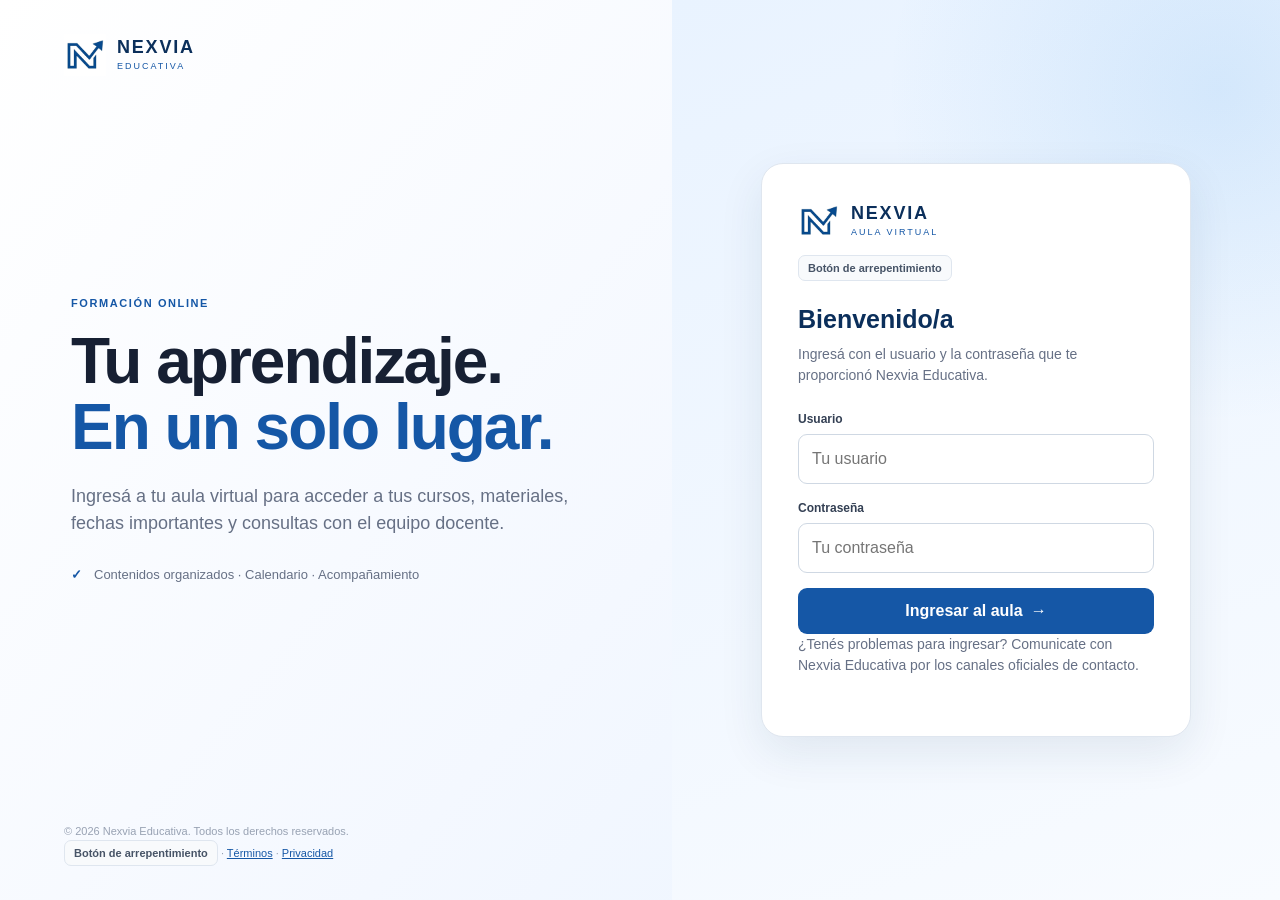
==== commit cdc73f9f: "Update aula.html" ====
--- a/aula.html
+++ b/aula.html
@@ -6,13 +6,22 @@
   <title>Nexvia Educativa | Aula Virtual</title>
   <style>
     :root{--blue:#1557a6;--dark:#0b2f5b;--accent:#2f8fe6;--pale:#f5f8fc;--gray:#eef3f8;--white:#fff;--text:#172033;--muted:#667085;--border:#dfe6ef;--green:#15803d;--red:#b42318;--shadow:0 16px 45px rgba(18,53,90,.09)}
-    *{box-sizing:border-box}body{margin:0;font-family:Arial,Helvetica,sans-serif;background:var(--pale);color:var(--text);line-height:1.5}button,input,textarea,select{font:inherit}button{cursor:pointer}a{color:inherit;text-decoration:none}.hidden{display:none!important}.wrap{width:min(1180px,92%);margin:0 auto}.brand{display:flex;align-items:center;gap:11px}.brand-mark{width:42px;height:42px;border-radius:12px;background:linear-gradient(135deg,var(--blue),var(--accent));display:grid;place-items:center;color:#fff;font-weight:900;font-size:18px;box-shadow:0 5px 16px #1557a633}.brand-copy{display:flex;flex-direction:column;line-height:1.05}.brand-copy strong{font-size:18px;letter-spacing:1.8px;color:var(--dark)}.brand-copy span{font-size:9px;letter-spacing:2px;color:var(--blue);margin-top:5px}.topbar{background:#ffffffed;border-bottom:1px solid var(--border);position:sticky;top:0;z-index:10;backdrop-filter:blur(10px)}.topbar-inner{min-height:76px;display:flex;align-items:center;justify-content:space-between;gap:20px}.topbar-right{display:flex;align-items:center;gap:15px}.user-chip{color:var(--muted);font-size:13px}.btn{border:0;border-radius:9px;padding:11px 16px;font-weight:700;transition:.2s;display:inline-flex;align-items:center;justify-content:center;gap:8px}.btn-primary{background:var(--blue);color:#fff}.btn-primary:hover{background:var(--dark);transform:translateY(-1px)}.btn-secondary{background:#fff;border:1px solid var(--border);color:var(--text)}.btn-secondary:hover{border-color:var(--blue);color:var(--blue)}.btn-danger{background:#fff0ef;color:var(--red);border:1px solid #ffd4cf}.btn-small{padding:7px 10px;font-size:12px;border-radius:7px}.page{padding:34px 0 60px}.eyebrow{font-size:11px;letter-spacing:1.6px;font-weight:900;color:var(--blue);text-transform:uppercase}.page-title{font-size:clamp(28px,4vw,38px);line-height:1.15;letter-spacing:-.8px;margin:7px 0 9px;color:var(--dark)}.lead{margin:0;color:var(--muted);max-width:760px}.login-shell{min-height:100vh;display:grid;grid-template-columns:1.05fr .95fr;background:linear-gradient(130deg,#fff 0%,#f4f8ff 55%,#e9f3ff 100%)}.login-left{padding:34px max(5vw,24px);display:flex;flex-direction:column}.login-hero{margin:auto;max-width:620px;padding:50px 0}.login-hero .eyebrow{display:inline-block;margin-bottom:18px}.login-hero h1{font-size:clamp(42px,5vw,66px);line-height:1.03;letter-spacing:-2px;color:var(--text);margin:0 0 22px}.login-hero h1 span{display:block;color:var(--blue)}.login-hero p{font-size:18px;color:var(--muted);max-width:530px}.login-feature{display:flex;gap:12px;align-items:center;color:var(--muted);font-size:13px;margin-top:28px}.login-feature b{color:var(--blue)}.login-right{display:flex;align-items:center;justify-content:center;padding:30px;background:radial-gradient(circle at 90% 10%,#2f8fe622,transparent 34%),linear-gradient(160deg,#e9f3ff,#f8fbff)}.login-card{width:min(430px,100%);background:#fff;padding:36px;border-radius:22px;border:1px solid var(--border);box-shadow:var(--shadow)}.login-card h2{margin:20px 0 6px;font-size:25px;color:var(--dark)}.login-card>p{margin:0 0 24px;color:var(--muted);font-size:14px}.field{display:flex;flex-direction:column;gap:6px;margin-bottom:15px}.field label{font-size:12px;font-weight:800;color:#344054}.field input,.field select,.field textarea,.control{width:100%;border:1px solid #cfd8e3;border-radius:9px;padding:12px 13px;background:#fff;color:var(--text);outline:none}.field textarea{resize:vertical;min-height:86px}.field input:focus,.field select:focus,.field textarea:focus,.control:focus{border-color:var(--accent);box-shadow:0 0 0 3px #2f8fe61c}.full{width:100%}.small-note{font-size:12px;color:var(--muted);margin-top:15px}.portal-layout{display:grid;grid-template-columns:245px minmax(0,1fr);min-height:calc(100vh - 76px)}.sidebar{padding:24px 15px;background:#fff;border-right:1px solid var(--border)}.side-label{font-size:10px;text-transform:uppercase;letter-spacing:1.5px;color:#98a2b3;font-weight:900;margin:8px 12px 12px}.side-nav{display:grid;gap:6px}.side-nav button{border:0;border-radius:9px;background:transparent;color:#667085;text-align:left;padding:12px;display:flex;gap:11px;align-items:center;font-weight:700;font-size:13px}.side-nav button:hover,.side-nav button.active{background:#edf5ff;color:var(--blue)}.nav-icon{width:23px;text-align:center;font-size:17px}.portal-main{padding:30px;min-width:0;overflow:hidden}.view{display:none}.view.active{display:block}.section-head{display:flex;justify-content:space-between;align-items:flex-end;gap:18px;flex-wrap:wrap;margin-bottom:24px}.section-head h2{margin:0;color:var(--dark);font-size:27px}.section-head p{margin:5px 0 0;color:var(--muted);font-size:14px}.stats-grid{display:grid;grid-template-columns:repeat(3,minmax(0,1fr));gap:16px;margin:22px 0 26px}.stat{background:#fff;border:1px solid var(--border);border-radius:14px;padding:21px;box-shadow:0 5px 16px #12355a06}.stat .stat-label{font-size:12px;color:var(--muted);font-weight:700}.stat strong{display:block;font-size:30px;color:var(--dark);margin-top:5px}.stat small{font-size:12px;color:var(--muted)}.grid{display:grid;grid-template-columns:repeat(2,minmax(0,1fr));gap:17px}.grid.three{grid-template-columns:repeat(3,minmax(0,1fr))}.card{background:#fff;border:1px solid var(--border);border-radius:14px;padding:20px;box-shadow:0 5px 20px #12355a05;min-width:0}.card h3{margin:0 0 8px;font-size:18px;color:var(--dark)}.card p{margin:0;color:var(--muted);font-size:13px}.card-top{display:flex;align-items:flex-start;justify-content:space-between;gap:12px;margin-bottom:14px}.tag{display:inline-flex;align-items:center;padding:5px 9px;border-radius:999px;background:#edf5ff;color:var(--blue);font-size:10px;text-transform:uppercase;font-weight:900;letter-spacing:.5px}.tag.green{background:#e9f8ee;color:var(--green)}.tag.gray{background:#f2f4f7;color:#475467}.empty{padding:32px;border:1px dashed #cfd8e3;border-radius:13px;text-align:center;color:var(--muted);background:#ffffffab}.empty strong{display:block;color:var(--dark);margin-bottom:5px}.material-list{margin-top:15px;display:grid;gap:9px}.material-item{border:1px solid var(--border);border-radius:10px;padding:12px;display:flex;justify-content:space-between;align-items:center;gap:12px}.material-item strong{display:block;font-size:13px;color:var(--text)}.material-item small{display:block;font-size:11px;color:var(--muted);margin-top:3px}.calendar-list{display:grid;gap:12px}.event-item{background:#fff;border:1px solid var(--border);border-radius:12px;padding:16px;display:grid;grid-template-columns:78px minmax(0,1fr) auto;gap:15px;align-items:center}.event-date{background:#edf5ff;color:var(--blue);border-radius:10px;text-align:center;padding:10px 4px}.event-date strong{font-size:21px;line-height:1;display:block}.event-date span{font-size:10px;font-weight:900;text-transform:uppercase}.event-item h3{margin:0 0 3px;font-size:15px;color:var(--dark)}.event-item p{margin:0;color:var(--muted);font-size:12px}.form-card{margin-bottom:20px}.form-grid{display:grid;grid-template-columns:repeat(2,minmax(0,1fr));gap:0 14px}.form-grid .wide{grid-column:1/-1}.check-grid{display:grid;grid-template-columns:repeat(2,minmax(0,1fr));gap:9px;margin:10px 0 16px}.check-option{display:flex;align-items:center;gap:8px;border:1px solid var(--border);padding:10px;border-radius:8px;font-size:12px;color:#344054}.check-option input{accent-color:var(--blue)}.table-wrap{overflow-x:auto;background:#fff;border:1px solid var(--border);border-radius:13px}.data-table{width:100%;border-collapse:collapse;min-width:650px}.data-table th{background:#f7f9fc;text-align:left;padding:13px;font-size:11px;text-transform:uppercase;letter-spacing:.5px;color:#667085;border-bottom:1px solid var(--border)}.data-table td{padding:13px;border-bottom:1px solid #edf0f5;font-size:12px;vertical-align:top}.data-table tr:last-child td{border-bottom:0}.table-actions{display:flex;gap:6px;flex-wrap:wrap}.message-layout{display:grid;grid-template-columns:minmax(250px,.75fr) minmax(0,1.25fr);gap:17px}.conversation-list{display:grid;gap:8px;max-height:570px;overflow:auto}.conversation-choice{width:100%;text-align:left;background:#fff;border:1px solid var(--border);border-radius:10px;padding:13px}.conversation-choice:hover{border-color:var(--accent);background:#f7fbff}.conversation-choice strong{display:block;color:var(--dark);font-size:13px}.conversation-choice small{color:var(--muted);display:block;margin:3px 0;font-size:11px}.conversation-choice p{margin:0;font-size:12px;color:#475467;white-space:nowrap;overflow:hidden;text-overflow:ellipsis}.chat-panel{background:#fff;border:1px solid var(--border);border-radius:13px;display:flex;flex-direction:column;min-height:430px;overflow:hidden}.chat-head{padding:14px 17px;border-bottom:1px solid var(--border);background:#f9fbfe}.chat-head strong{color:var(--dark);font-size:14px}.chat-body{padding:17px;display:flex;flex-direction:column;gap:12px;flex:1;max-height:430px;overflow:auto;background:linear-gradient(#fbfdff,#f7faff)}.bubble{max-width:86%;padding:11px 13px;border-radius:12px;background:#fff;border:1px solid var(--border);align-self:flex-start}.bubble.mine{align-self:flex-end;background:#eaf3ff;border-color:#d4e6ff}.bubble .bubble-meta{font-size:10px;font-weight:900;color:var(--blue);margin-bottom:4px}.bubble .bubble-text{font-size:13px;white-space:pre-wrap;overflow-wrap:anywhere}.bubble time{display:block;color:#8a94a6;font-size:10px;margin-top:5px;text-align:right}.chat-compose{border-top:1px solid var(--border);padding:13px;display:flex;gap:8px;align-items:flex-end}.chat-compose textarea{flex:1;min-height:44px;max-height:120px;resize:vertical;border:1px solid #cfd8e3;border-radius:9px;padding:10px}.toast-zone{position:fixed;right:18px;bottom:18px;z-index:50;display:grid;gap:8px}.toast{max-width:min(420px,90vw);padding:13px 16px;color:#fff;background:#344054;border-radius:10px;box-shadow:var(--shadow);font-size:13px}.toast.success{background:#15803d}.toast.error{background:#b42318}.loader{position:fixed;inset:0;background:#ffffffc9;z-index:60;display:grid;place-items:center}.loader-box{background:#fff;padding:23px 28px;border-radius:14px;border:1px solid var(--border);box-shadow:var(--shadow);color:var(--dark);font-weight:700}.spinner{width:25px;height:25px;border:3px solid #dbeafe;border-top-color:var(--blue);border-radius:50%;animation:spin .7s linear infinite;display:inline-block;vertical-align:middle;margin-right:10px}@keyframes spin{to{transform:rotate(360deg)}}.footer-note{font-size:11px;color:#98a2b3;margin-top:25px}.modal-backdrop{position:fixed;inset:0;background:#0b1d35a6;z-index:40;display:grid;place-items:center;padding:20px}.modal{width:min(610px,100%);max-height:90vh;overflow:auto;background:#fff;border-radius:16px;box-shadow:0 25px 80px #0003}.modal-head{display:flex;align-items:center;justify-content:space-between;padding:17px 20px;background:#f7f9fc;border-bottom:1px solid var(--border)}.modal-head h3{margin:0;color:var(--dark)}.modal-body{padding:20px}.modal-actions{display:flex;justify-content:flex-end;gap:9px;padding:15px 20px;border-top:1px solid var(--border);background:#f7f9fc}.close-x{background:none;border:0;font-size:23px;color:#667085}.course-banner{height:7px;border-radius:99px;background:linear-gradient(90deg,var(--blue),var(--accent));margin:-20px -20px 18px}.status-pill{padding:4px 8px;border-radius:999px;font-size:10px;font-weight:900;background:#e9f8ee;color:var(--green)}.status-pill.off{background:#fff0ef;color:var(--red)}
+    *{box-sizing:border-box}body{margin:0;font-family:Arial,Helvetica,sans-serif;background:var(--pale);color:var(--text);line-height:1.5}button,input,textarea,select{font:inherit}button{cursor:pointer}a{color:inherit;text-decoration:none}.hidden{display:none!important}.wrap{width:min(1180px,92%);margin:0 auto}.brand{display:flex;align-items:center;gap:11px}.brand-mark{width:42px;height:42px;border-radius:12px;background:linear-gradient(135deg,var(--blue),var(--accent));display:grid;place-items:center;color:#fff;font-weight:900;font-size:18px;box-shadow:0 5px 16px #1557a633}.brand-copy{display:flex;flex-direction:column;line-height:1.05}.brand-copy strong{font-size:18px;letter-spacing:1.8px;color:var(--dark)}.brand-copy span{font-size:9px;letter-spacing:2px;color:var(--blue);margin-top:5px}.topbar{background:#ffffffed;border-bottom:1px solid var(--border);position:sticky;top:0;z-index:10;backdrop-filter:blur(10px)}.topbar-inner{min-height:76px;display:flex;align-items:center;justify-content:space-between;gap:20px}.topbar-right{display:flex;align-items:center;gap:15px}.user-chip{color:var(--muted);font-size:13px}.btn{border:0;border-radius:9px;padding:11px 16px;font-weight:700;transition:.2s;display:inline-flex;align-items:center;justify-content:center;gap:8px}.btn-primary{background:var(--blue);color:#fff}.btn-primary:hover{background:var(--dark);transform:translateY(-1px)}.btn-secondary{background:#fff;border:1px solid var(--border);color:var(--text)}.btn-secondary:hover{border-color:var(--blue);color:var(--blue)}.btn-danger{background:#fff0ef;color:var(--red);border:1px solid #ffd4cf}.consumer-link{display:inline-flex;align-items:center;justify-content:center;padding:5px 9px;border:1px solid var(--border);border-radius:7px;background:#f8fafc;color:#475467;font-size:11px;font-weight:600;white-space:nowrap;text-decoration:none;line-height:1.3;transition:.18s}.consumer-link:hover{background:#fff;border-color:#b8c9dd;color:var(--blue)}.btn-small{padding:7px 10px;font-size:12px;border-radius:7px}.page{padding:34px 0 60px}.eyebrow{font-size:11px;letter-spacing:1.6px;font-weight:900;color:var(--blue);text-transform:uppercase}.page-title{font-size:clamp(28px,4vw,38px);line-height:1.15;letter-spacing:-.8px;margin:7px 0 9px;color:var(--dark)}.lead{margin:0;color:var(--muted);max-width:760px}.login-shell{min-height:100vh;display:grid;grid-template-columns:1.05fr .95fr;background:linear-gradient(130deg,#fff 0%,#f4f8ff 55%,#e9f3ff 100%)}.login-left{padding:34px max(5vw,24px);display:flex;flex-direction:column}.login-hero{margin:auto;max-width:620px;padding:50px 0}.login-hero .eyebrow{display:inline-block;margin-bottom:18px}.login-hero h1{font-size:clamp(42px,5vw,66px);line-height:1.03;letter-spacing:-2px;color:var(--text);margin:0 0 22px}.login-hero h1 span{display:block;color:var(--blue)}.login-hero p{font-size:18px;color:var(--muted);max-width:530px}.login-feature{display:flex;gap:12px;align-items:center;color:var(--muted);font-size:13px;margin-top:28px}.login-feature b{color:var(--blue)}.login-right{display:flex;align-items:center;justify-content:center;padding:30px;background:radial-gradient(circle at 90% 10%,#2f8fe622,transparent 34%),linear-gradient(160deg,#e9f3ff,#f8fbff)}.login-card{width:min(430px,100%);background:#fff;padding:36px;border-radius:22px;border:1px solid var(--border);box-shadow:var(--shadow)}.login-card h2{margin:20px 0 6px;font-size:25px;color:var(--dark)}.login-card>p{margin:0 0 24px;color:var(--muted);font-size:14px}.field{display:flex;flex-direction:column;gap:6px;margin-bottom:15px}.field label{font-size:12px;font-weight:800;color:#344054}.field input,.field select,.field textarea,.control{width:100%;border:1px solid #cfd8e3;border-radius:9px;padding:12px 13px;background:#fff;color:var(--text);outline:none}.field textarea{resize:vertical;min-height:86px}.field input:focus,.field select:focus,.field textarea:focus,.control:focus{border-color:var(--accent);box-shadow:0 0 0 3px #2f8fe61c}.full{width:100%}.small-note{font-size:12px;color:var(--muted);margin-top:15px}.portal-layout{display:grid;grid-template-columns:245px minmax(0,1fr);min-height:calc(100vh - 76px)}.sidebar{padding:24px 15px;background:#fff;border-right:1px solid var(--border)}.side-label{font-size:10px;text-transform:uppercase;letter-spacing:1.5px;color:#98a2b3;font-weight:900;margin:8px 12px 12px}.side-nav{display:grid;gap:6px}.side-nav button{border:0;border-radius:9px;background:transparent;color:#667085;text-align:left;padding:12px;display:flex;gap:11px;align-items:center;font-weight:700;font-size:13px}.side-nav button:hover,.side-nav button.active{background:#edf5ff;color:var(--blue)}.nav-icon{width:23px;text-align:center;font-size:17px}.portal-main{padding:30px;min-width:0;overflow:hidden}.view{display:none}.view.active{display:block}.section-head{display:flex;justify-content:space-between;align-items:flex-end;gap:18px;flex-wrap:wrap;margin-bottom:24px}.section-head h2{margin:0;color:var(--dark);font-size:27px}.section-head p{margin:5px 0 0;color:var(--muted);font-size:14px}.stats-grid{display:grid;grid-template-columns:repeat(3,minmax(0,1fr));gap:16px;margin:22px 0 26px}.stat{background:#fff;border:1px solid var(--border);border-radius:14px;padding:21px;box-shadow:0 5px 16px #12355a06}.stat .stat-label{font-size:12px;color:var(--muted);font-weight:700}.stat strong{display:block;font-size:30px;color:var(--dark);margin-top:5px}.stat small{font-size:12px;color:var(--muted)}.grid{display:grid;grid-template-columns:repeat(2,minmax(0,1fr));gap:17px}.grid.three{grid-template-columns:repeat(3,minmax(0,1fr))}.card{background:#fff;border:1px solid var(--border);border-radius:14px;padding:20px;box-shadow:0 5px 20px #12355a05;min-width:0}.card h3{margin:0 0 8px;font-size:18px;color:var(--dark)}.card p{margin:0;color:var(--muted);font-size:13px}.card-top{display:flex;align-items:flex-start;justify-content:space-between;gap:12px;margin-bottom:14px}.tag{display:inline-flex;align-items:center;padding:5px 9px;border-radius:999px;background:#edf5ff;color:var(--blue);font-size:10px;text-transform:uppercase;font-weight:900;letter-spacing:.5px}.tag.green{background:#e9f8ee;color:var(--green)}.tag.gray{background:#f2f4f7;color:#475467}.empty{padding:32px;border:1px dashed #cfd8e3;border-radius:13px;text-align:center;color:var(--muted);background:#ffffffab}.empty strong{display:block;color:var(--dark);margin-bottom:5px}.material-list{margin-top:15px;display:grid;gap:9px}.material-item{border:1px solid var(--border);border-radius:10px;padding:12px;display:flex;justify-content:space-between;align-items:center;gap:12px}.material-item strong{display:block;font-size:13px;color:var(--text)}.material-item small{display:block;font-size:11px;color:var(--muted);margin-top:3px}.calendar-list{display:grid;gap:12px}.event-item{background:#fff;border:1px solid var(--border);border-radius:12px;padding:16px;display:grid;grid-template-columns:78px minmax(0,1fr) auto;gap:15px;align-items:center}.event-date{background:#edf5ff;color:var(--blue);border-radius:10px;text-align:center;padding:10px 4px}.event-date strong{font-size:21px;line-height:1;display:block}.event-date span{font-size:10px;font-weight:900;text-transform:uppercase}.event-item h3{margin:0 0 3px;font-size:15px;color:var(--dark)}.event-item p{margin:0;color:var(--muted);font-size:12px}.form-card{margin-bottom:20px}.form-grid{display:grid;grid-template-columns:repeat(2,minmax(0,1fr));gap:0 14px}.form-grid .wide{grid-column:1/-1}.check-grid{display:grid;grid-template-columns:repeat(2,minmax(0,1fr));gap:9px;margin:10px 0 16px}.check-option{display:flex;align-items:center;gap:8px;border:1px solid var(--border);padding:10px;border-radius:8px;font-size:12px;color:#344054}.check-option input{accent-color:var(--blue)}.table-wrap{overflow-x:auto;background:#fff;border:1px solid var(--border);border-radius:13px}.data-table{width:100%;border-collapse:collapse;min-width:650px}.data-table th{background:#f7f9fc;text-align:left;padding:13px;font-size:11px;text-transform:uppercase;letter-spacing:.5px;color:#667085;border-bottom:1px solid var(--border)}.data-table td{padding:13px;border-bottom:1px solid #edf0f5;font-size:12px;vertical-align:top}.data-table tr:last-child td{border-bottom:0}.table-actions{display:flex;gap:6px;flex-wrap:wrap}.message-layout{display:grid;grid-template-columns:minmax(250px,.75fr) minmax(0,1.25fr);gap:17px}.conversation-list{display:grid;gap:8px;max-height:570px;overflow:auto}.conversation-choice{width:100%;text-align:left;background:#fff;border:1px solid var(--border);border-radius:10px;padding:13px}.conversation-choice:hover{border-color:var(--accent);background:#f7fbff}.conversation-choice strong{display:block;color:var(--dark);font-size:13px}.conversation-choice small{color:var(--muted);display:block;margin:3px 0;font-size:11px}.conversation-choice p{margin:0;font-size:12px;color:#475467;white-space:nowrap;overflow:hidden;text-overflow:ellipsis}.chat-panel{background:#fff;border:1px solid var(--border);border-radius:13px;display:flex;flex-direction:column;min-height:430px;overflow:hidden}.chat-head{padding:14px 17px;border-bottom:1px solid var(--border);background:#f9fbfe}.chat-head strong{color:var(--dark);font-size:14px}.chat-body{padding:17px;display:flex;flex-direction:column;gap:12px;flex:1;max-height:430px;overflow:auto;background:linear-gradient(#fbfdff,#f7faff)}.bubble{max-width:86%;padding:11px 13px;border-radius:12px;background:#fff;border:1px solid var(--border);align-self:flex-start}.bubble.mine{align-self:flex-end;background:#eaf3ff;border-color:#d4e6ff}.bubble .bubble-meta{font-size:10px;font-weight:900;color:var(--blue);margin-bottom:4px}.bubble .bubble-text{font-size:13px;white-space:pre-wrap;overflow-wrap:anywhere}.bubble time{display:block;color:#8a94a6;font-size:10px;margin-top:5px;text-align:right}.chat-compose{border-top:1px solid var(--border);padding:13px;display:flex;gap:8px;align-items:flex-end}.chat-compose textarea{flex:1;min-height:44px;max-height:120px;resize:vertical;border:1px solid #cfd8e3;border-radius:9px;padding:10px}.toast-zone{position:fixed;right:18px;bottom:18px;z-index:50;display:grid;gap:8px}.toast{max-width:min(420px,90vw);padding:13px 16px;color:#fff;background:#344054;border-radius:10px;box-shadow:var(--shadow);font-size:13px}.toast.success{background:#15803d}.toast.error{background:#b42318}.loader{position:fixed;inset:0;background:#ffffffc9;z-index:60;display:grid;place-items:center}.loader-box{background:#fff;padding:23px 28px;border-radius:14px;border:1px solid var(--border);box-shadow:var(--shadow);color:var(--dark);font-weight:700}.spinner{width:25px;height:25px;border:3px solid #dbeafe;border-top-color:var(--blue);border-radius:50%;animation:spin .7s linear infinite;display:inline-block;vertical-align:middle;margin-right:10px}@keyframes spin{to{transform:rotate(360deg)}}.footer-note{font-size:11px;color:#98a2b3;margin-top:25px}.modal-backdrop{position:fixed;inset:0;background:#0b1d35a6;z-index:40;display:grid;place-items:center;padding:20px}.modal{width:min(610px,100%);max-height:90vh;overflow:auto;background:#fff;border-radius:16px;box-shadow:0 25px 80px #0003}.modal-head{display:flex;align-items:center;justify-content:space-between;padding:17px 20px;background:#f7f9fc;border-bottom:1px solid var(--border)}.modal-head h3{margin:0;color:var(--dark)}.modal-body{padding:20px}.modal-actions{display:flex;justify-content:flex-end;gap:9px;padding:15px 20px;border-top:1px solid var(--border);background:#f7f9fc}.close-x{background:none;border:0;font-size:23px;color:#667085}.course-banner{height:7px;border-radius:99px;background:linear-gradient(90deg,var(--blue),var(--accent));margin:-20px -20px 18px}.status-pill{padding:4px 8px;border-radius:999px;font-size:10px;font-weight:900;background:#e9f8ee;color:var(--green)}.status-pill.off{background:#fff0ef;color:var(--red)}
     @media(max-width:950px){.login-shell{grid-template-columns:1fr}.login-left{padding-bottom:0}.login-hero{margin:25px auto;padding:20px 0}.login-hero h1{font-size:46px}.login-feature{margin-top:10px}.login-right{padding:10px 20px 35px}.portal-layout{grid-template-columns:1fr}.sidebar{border-right:0;border-bottom:1px solid var(--border);padding:10px 4%;overflow-x:auto}.side-label{display:none}.side-nav{display:flex;min-width:max-content}.side-nav button{white-space:nowrap}.portal-main{padding:22px 4%}.grid.three{grid-template-columns:repeat(2,minmax(0,1fr))}}
     @media(max-width:620px){.topbar-inner{min-height:68px}.user-chip{display:none}.topbar-right{gap:6px}.topbar-right .btn{padding:9px 11px}.brand-mark{width:37px;height:37px}.brand-copy strong{font-size:16px}.stats-grid,.grid,.grid.three,.form-grid,.message-layout{grid-template-columns:1fr}.check-grid{grid-template-columns:1fr}.portal-main{padding-top:18px}.section-head h2{font-size:23px}.card{padding:16px}.event-item{grid-template-columns:62px minmax(0,1fr);gap:10px}.event-item .event-action{grid-column:1/-1;justify-self:start}.login-card{padding:26px}.login-hero h1{font-size:40px}.login-hero p{font-size:15px}.material-item{align-items:flex-start}.material-item .btn{padding:8px 10px}}
 
     .course-assignment{border:1px solid var(--border);border-radius:10px;padding:12px;background:#fbfdff;display:grid;gap:9px}.course-assignment-title{display:flex;align-items:center;gap:9px;font-size:13px;font-weight:800;color:var(--dark)}.course-assignment-title input{accent-color:var(--blue)}.course-assignment .field{margin:0}.course-assignment .field label{font-size:11px}.group-row,.release-row{border:1px solid var(--border);border-radius:9px;padding:10px;display:flex;align-items:center;justify-content:space-between;gap:10px;flex-wrap:wrap}.group-row small,.release-row small{display:block;color:var(--muted);font-size:11px}.subsection{border-top:1px solid var(--border);padding-top:15px;margin-top:15px}.subsection h4{margin:0 0 10px;color:var(--dark);font-size:15px}.release-form{display:grid;grid-template-columns:1fr 1fr;gap:8px;align-items:end;margin-top:10px}.release-form .field{margin:0}.release-form .full-row{grid-column:1/-1}.material-card{border:1px solid var(--border);border-radius:10px;padding:12px;margin-top:10px}.material-card-title{display:flex;justify-content:space-between;align-items:flex-start;gap:8px}.student-material-section{margin-top:15px}.student-material-section h4{margin:0 0 8px;color:var(--dark);font-size:13px}
 
   
+
+    /* Imágenes promocionales para cursos que todavía no está cursando el alumno */
+    .promo-image-preview-wrap{margin-top:10px;padding:10px;border:1px solid var(--border);border-radius:11px;background:#f8fbff}
+    .promo-image-preview{display:block;width:100%;aspect-ratio:16/7;object-fit:cover;border-radius:7px;background:#eef3f8}
+    .promo-image-preview-actions{display:flex;justify-content:space-between;align-items:center;gap:10px;flex-wrap:wrap;margin-top:9px}
+    .promo-image-preview-actions small{font-size:11px;color:var(--muted)}
+    .promo-course-card{overflow:hidden}
+    .promo-course-image{display:block;width:calc(100% + 40px);max-width:none;height:auto;aspect-ratio:16/7;object-fit:cover;margin:-20px -20px 18px;background:#eef3f8}
+    @media(max-width:620px){.promo-course-image{width:calc(100% + 32px);margin:-16px -16px 16px}}
 
     /* Navegación móvil desplazable con flechas visibles */
     .nav-scroll-wrap { width:100%; min-width:0; }
@@ -45,15 +54,74 @@
       .nav-scroll-wrap.no-overflow .nav-scroll-arrow { display:none; }
     }
 
+    .conversation-entry{display:grid;grid-template-columns:minmax(0,1fr) auto;gap:6px;align-items:stretch}
+    .conversation-entry .conversation-choice{min-width:0}
+    .conversation-entry>.btn{align-self:center;white-space:nowrap}
+    @media(max-width:620px){.conversation-entry{grid-template-columns:1fr}.conversation-entry>.btn{justify-self:start}}
   </style>
+  <link rel="stylesheet" href="novedades.css">
+
+  <style>
+    .announcement-image-preview { min-height:72px; max-width:540px; margin-top:12px; border:1px dashed var(--border); border-radius:12px; padding:10px; display:flex; justify-content:center; align-items:center; color:var(--muted); font-size:12px; overflow:hidden; background:#f8fbff; }
+    .announcement-image-preview img { display:block; width:100%; max-height:250px; object-fit:contain; border-radius:7px; }
+    .announcement-card-image { display:block; width:100%; aspect-ratio:16/9; object-fit:cover; background:linear-gradient(135deg,var(--dark),var(--blue),var(--accent)); border-radius:10px; margin-bottom:14px; }
+    .announcement-card-summary { min-height:42px; overflow-wrap:anywhere; }
+    .announcement-state { display:inline-flex; align-items:center; border-radius:99px; padding:4px 8px; font-size:10px; font-weight:900; background:#e9f8ee; color:var(--green); }
+    .announcement-state.off { background:#f2f4f7; color:#667085; }
+  </style>
+
+  <style id="material-preview-styles">
+    .material-resource { display:grid; gap:8px; min-width:0; }
+    .material-resource .material-item { align-items:center; }
+    .material-resource .material-item > div:first-child { flex:1 1 180px; min-width:0; }
+    .material-item-actions { display:flex; align-items:center; justify-content:flex-end; gap:7px; flex-wrap:wrap; flex:0 0 auto; }
+    .material-preview-panel { padding:10px; border:1px solid var(--border); border-radius:11px; background:#f8fbff; overflow:hidden; }
+    .material-preview-panel[hidden] { display:none !important; }
+    .material-preview-panel iframe { display:block; width:100%; height:min(68vh,700px); min-height:320px; border:1px solid var(--border); border-radius:8px; background:#fff; }
+    .material-preview-panel video { display:block; width:100%; max-height:68vh; border-radius:8px; background:#0b1d35; }
+    .material-preview-note { margin:8px 2px 0 !important; color:var(--muted); font-size:11px !important; }
+    .material-preview-loading { padding:22px 12px; text-align:center; color:var(--muted); font-size:13px; }
+    @media(max-width:620px) {
+      .material-resource .material-item { align-items:stretch; flex-direction:column; }
+      .material-item-actions { width:100%; justify-content:stretch; }
+      .material-item-actions .btn { flex:1 1 auto; }
+      .material-preview-panel { padding:7px; }
+      .material-preview-panel iframe { height:65vh; min-height:260px; }
+    }
+  </style>
+  <style id="exam-module-styles">
+    .exam-question-editor{border:1px solid var(--border);border-radius:12px;padding:14px;margin:12px 0;background:#fbfdff}
+    .exam-question-editor-head{display:flex;justify-content:space-between;align-items:center;gap:10px;margin-bottom:10px}
+    .exam-question-editor-head strong{color:var(--dark);font-size:13px}
+    .exam-question-editor .field{margin-bottom:10px}
+    .exam-course-block{margin:18px 0;padding:16px;border:1px solid var(--border);border-radius:14px;background:#fff}
+    .exam-admin-card{margin-top:12px;padding:14px;border:1px solid var(--border);border-radius:12px;background:#fbfdff;min-width:0}
+    .exam-submission{margin-top:12px;padding:14px;border:1px solid var(--border);border-radius:12px;background:#fff}
+    .exam-answer{padding:10px 12px;border-radius:9px;background:#f5f8fc;margin-top:7px;white-space:pre-wrap;overflow-wrap:anywhere;font-size:13px}
+    .exam-student-item{border:1px solid var(--border);border-radius:10px;padding:13px;margin:9px 0;background:#fff}
+    .exam-student-item p{margin-top:5px;white-space:pre-wrap;overflow-wrap:anywhere}
+    .exam-question-live{border:1px solid var(--border);border-radius:12px;padding:15px;margin:13px 0;background:#fff}
+    .exam-option{display:flex;gap:9px;align-items:flex-start;padding:9px 10px;border:1px solid var(--border);border-radius:9px;margin-top:7px;font-size:14px}
+    .exam-option input{margin-top:4px;accent-color:var(--blue)}
+    .exam-grade-grid{display:grid;grid-template-columns:150px minmax(0,1fr);gap:10px;align-items:start;margin-top:12px}
+    .exam-grade-grid .field{margin:0}
+    @media(max-width:620px){.exam-course-block,.exam-admin-card,.exam-submission{padding:11px}.exam-grade-grid{grid-template-columns:1fr}}
+  </style>
+
 </head>
 <body>
   <div id="login-view" class="login-shell">
     <div class="login-left">
-      <a class="brand" href="#" aria-label="Nexvia Educativa">
-        <a class="brand" href="index.html" aria-label="Volver a Nexvia Educativa">
-  <img src="imagenes/logo.png" alt="Nexvia Educativa"
-       style="height:42px;width:auto;max-width:200px;object-fit:contain;"> <span class="brand-copy"><strong>NEXVIA</strong><span>EDUCATIVA</span></span>
+            <a class="brand" href="index.html" aria-label="Volver a Nexvia Educativa">
+        <img
+          src="imagenes/logo.png"
+          alt="Logo Nexvia"
+          style="height:42px;width:auto;max-width:200px;object-fit:contain;"
+        >
+        <span class="brand-copy">
+          <strong>NEXVIA</strong>
+          <span>EDUCATIVA</span>
+        </span>
       </a>
       <div class="login-hero">
         <span class="eyebrow">FORMACIÓN ONLINE</span>
@@ -61,23 +129,28 @@
         <p>Ingresá a tu aula virtual para acceder a tus cursos, materiales, fechas importantes y consultas con el equipo docente.</p>
         <div class="login-feature"><b>✓</b> Contenidos organizados · Calendario · Acompañamiento</div>
       </div>
-      <div class="footer-note">© 2026 Nexvia Educativa. Todos los derechos reservados.</div>
+      <div class="footer-note">© 2026 Nexvia Educativa. Todos los derechos reservados.<br>
+        <a class="consumer-link" href="arrepentimiento.html">Botón de arrepentimiento</a> ·
+        <a href="terminos-y-condiciones.html" style="color:var(--blue);text-decoration:underline">Términos</a> ·
+        <a href="politica-de-privacidad.html" style="color:var(--blue);text-decoration:underline">Privacidad</a>
+      </div>
     </div>
     <div class="login-right">
       <div class="login-card">
-  <a class="brand" href="index.html" aria-label="Volver a Nexvia Educativa">
-    <img
-      src="imagenes/logo.png"
-      alt="Logo Nexvia"
-      style="height:42px;width:auto;max-width:200px;object-fit:contain;"
-    >
-    <span class="brand-copy">
-      <strong>NEXVIA</strong>
-      <span>AULA VIRTUAL</span>
-    </span>
-  </a>
-
-  <h2>Bienvenido/a</h2>
+        <a class="brand" href="index.html" aria-label="Volver a Nexvia Educativa">
+          <img
+            src="imagenes/logo.png"
+            alt="Logo Nexvia"
+            style="height:42px;width:auto;max-width:200px;object-fit:contain;"
+          >
+          <span class="brand-copy">
+            <strong>NEXVIA</strong>
+            <span>AULA VIRTUAL</span>
+          </span>
+        </a>
+        <div style="margin-top:13px"><a class="consumer-link" href="arrepentimiento.html">Botón de arrepentimiento</a></div>
+
+        <h2>Bienvenido/a</h2>
         <p>Ingresá con el usuario y la contraseña que te proporcionó Nexvia Educativa.</p>
         <form id="login-form">
           <div class="field"><label for="login-user">Usuario</label><input id="login-user" name="usuario" autocomplete="username" required maxlength="40" placeholder="Tu usuario"></div>
@@ -91,8 +164,18 @@
 
   <div id="app-view" class="hidden">
     <header class="topbar"><div class="wrap topbar-inner">
-      <a class="brand" href="#"><span class="brand-mark">N</span><span class="brand-copy"><strong>NEXVIA</strong><span>AULA VIRTUAL</span></span></a>
-      <div class="topbar-right"><span class="user-chip" id="current-user-label"></span><button class="btn btn-secondary" id="logout-button" type="button">Cerrar sesión ↗</button></div>
+      <a class="brand" href="index.html" aria-label="Volver a Nexvia Educativa">
+        <img
+          src="imagenes/logo.png"
+          alt="Logo Nexvia"
+          style="height:42px;width:auto;max-width:200px;object-fit:contain;"
+        >
+        <span class="brand-copy">
+          <strong>NEXVIA</strong>
+          <span>AULA VIRTUAL</span>
+        </span>
+      </a>
+      <div class="topbar-right"><span class="user-chip" id="current-user-label"></span><a class="consumer-link" href="arrepentimiento.html" target="_blank" rel="noopener">Botón de arrepentimiento</a><button class="btn btn-secondary" id="logout-button" type="button">Cerrar sesión ↗</button></div>
     </div></header>
 
     <div id="student-area" class="portal-layout hidden">
@@ -104,7 +187,16 @@
         <button data-stab="otros" type="button"><span class="nav-icon">＋</span> Otros cursos</button>
       </nav></aside>
       <main class="portal-main">
-        <section id="s-inicio" class="view active"><div class="section-head"><div><div class="eyebrow">TU ESPACIO DE ESTUDIO</div><h2 id="student-welcome" class="page-title">¡Hola!</h2><p class="lead">Este es tu espacio personal de Nexvia Educativa.</p></div></div><div id="student-stats" class="stats-grid"></div><h3 style="color:var(--dark);margin:0 0 14px">Tus cursos</h3><div id="student-home-courses" class="grid"></div><div class="footer-note">Tu aula virtual es personal. No compartas tus credenciales con otras personas.</div></section>
+        <section id="s-inicio" class="view active"><div class="section-head"><div><div class="eyebrow">TU ESPACIO DE ESTUDIO</div><h2 id="student-welcome" class="page-title">¡Hola!</h2><p class="lead">Este es tu espacio personal de Nexvia Educativa.</p></div></div><div id="student-stats" class="stats-grid"></div>
+          <section class="nx-news-unit nx-news-unit--compact" aria-labelledby="nx-news-student-title">
+            <div class="nx-news-heading">
+              <span class="nx-news-kicker">NEXVIA · NOVEDADES</span>
+              <h3 id="nx-news-student-title">Novedades y eventos</h3>
+              <p>Noticias y propuestas que pueden interesarte.</p>
+            </div>
+            <div class="nx-news-carousel nx-news-carousel--compact" data-nx-news-carousel data-variant="compact" aria-label="Novedades de Nexvia Educativa"></div>
+          </section>
+          <h3 style="color:var(--dark);margin:0 0 14px">Tus cursos</h3><div id="student-home-courses" class="grid"></div><div class="footer-note">Tu aula virtual es personal. No compartas tus credenciales con otras personas.</div></section>
         <section id="s-cursos" class="view"><div class="section-head"><div><div class="eyebrow">CONTENIDO DE ESTUDIO</div><h2>Mis cursos</h2><p>Materiales y recursos disponibles para las formaciones que estás realizando.</p></div></div><div id="student-courses" class="grid"></div></section>
         <section id="s-calendario" class="view"><div class="section-head"><div><div class="eyebrow">FECHAS IMPORTANTES</div><h2>Calendario</h2><p>Consultá las fechas de exámenes, entregas y publicaciones de contenido.</p></div></div><div id="student-events" class="calendar-list"></div></section>
         <section id="s-consultas" class="view"><div class="section-head"><div><div class="eyebrow">ACOMPAÑAMIENTO</div><h2>Consultas con docentes</h2><p>Elegí el curso y enviá tu consulta al equipo de Nexvia Educativa.</p></div></div><div class="field" style="max-width:450px"><label for="student-chat-course">Curso de la consulta</label><select id="student-chat-course"></select></div><div class="chat-panel"><div class="chat-head"><strong id="student-chat-title">Conversación del curso</strong></div><div id="student-chat-body" class="chat-body"><div class="empty">Seleccioná un curso para ver la conversación.</div></div><div class="chat-compose"><textarea id="student-chat-message" maxlength="4000" placeholder="Escribí tu consulta..."></textarea><button id="student-send-message" class="btn btn-primary" type="button">Enviar</button></div></div></section>
@@ -116,9 +208,13 @@
       <aside class="sidebar"><div class="side-label">Administración</div><nav class="side-nav">
         <button data-atab="inicio" class="active" type="button"><span class="nav-icon">⌂</span> Resumen</button>
         <button data-atab="alumnos" type="button"><span class="nav-icon">♙</span> Alumnos</button>
+        <button data-atab="inscripciones" type="button"><span class="nav-icon">✍</span> Inscripciones</button>
+        <button data-atab="arrepentimientos" type="button"><span class="nav-icon">↩</span> Arrepentimientos</button>
         <button data-atab="cursos" type="button"><span class="nav-icon">▤</span> Cursos y material</button>
+        <button data-atab="examenes" type="button"><span class="nav-icon">✓</span> Exámenes</button>
         <button data-atab="calendario" type="button"><span class="nav-icon">▦</span> Calendario</button>
         <button data-atab="mensajes" type="button"><span class="nav-icon">✉</span> Mensajes</button>
+        <button data-atab="novedades" type="button"><span class="nav-icon">✦</span> Novedades</button>
       </nav></aside>
       <main class="portal-main">
         <section id="a-inicio" class="view active"><div class="section-head"><div><div class="eyebrow">PANEL DE CONTROL</div><h2>Administración del aula</h2><p>Gestioná alumnos, accesos, contenidos, fechas y consultas.</p></div><button class="btn btn-secondary" type="button" onclick="recargarAdmin()">↻ Actualizar datos</button></div><div id="admin-stats" class="stats-grid"></div><div class="card"><h3>Cómo se actualiza el aula</h3><p>Los cambios que guardes acá se reflejan para los alumnos en su próxima carga de datos. Los materiales se almacenan de forma privada en Cloudflare y solo se descargan tras validar la sesión y el acceso al curso.</p></div></section>
@@ -128,9 +224,42 @@
           <div class="section-head"><div><h2 style="font-size:21px">Usuarios registrados</h2><p>Desde aquí podés modificar cursos, desactivar accesos o restablecer contraseñas.</p></div><input id="admin-user-search" class="control" style="max-width:270px" placeholder="Buscar alumno o usuario"></div><div class="table-wrap"><table class="data-table"><thead><tr><th>Alumno</th><th>Usuario</th><th>Estado</th><th>Cursos / grupos</th><th>Acciones</th></tr></thead><tbody id="admin-users-table"></tbody></table></div>
         </section>
 
+
+        <section id="a-inscripciones" class="view">
+          <div class="section-head"><div><div class="eyebrow">SOLICITUDES DE INGRESO</div><h2>Inscripciones recibidas</h2><p>Solicitudes del formulario general de Nexvia. No crean un usuario del Aula automáticamente: verificá el pago y después gestioná el acceso desde Alumnos.</p></div><button class="btn btn-secondary" type="button" onclick="recargarAdmin()">↻ Actualizar</button></div>
+          <div id="admin-public-enrollments"></div>
+        </section>
+
+        <section id="a-arrepentimientos" class="view">
+          <div class="section-head"><div><div class="eyebrow">ATENCIÓN AL CONSUMIDOR</div><h2>Solicitudes de arrepentimiento</h2><p>Solicitudes enviadas desde el sitio o el Aula Virtual. Contactá a la persona por el canal indicado y registrá el estado de gestión.</p></div><button class="btn btn-secondary" type="button" onclick="recargarAdmin()">↻ Actualizar</button></div>
+          <div id="admin-withdrawal-requests"></div>
+        </section>
+
         <section id="a-cursos" class="view"><div class="section-head"><div><div class="eyebrow">CONTENIDO COMPARTIDO</div><h2>Cursos y materiales</h2><p>Cada curso tiene sus grupos, una biblioteca flexible de contenidos y fechas de habilitación independientes.</p></div></div>
-          <div class="card form-card"><h3 id="course-form-title">Agregar curso al catálogo</h3><form id="course-form"><input id="course-id" type="hidden"><div class="form-grid"><div class="field"><label for="course-name">Nombre del curso</label><input id="course-name" required maxlength="120"></div><div class="field"><label for="course-url">URL de la página pública</label><input id="course-url" type="url" placeholder="https://..." required></div><div class="field wide"><label for="course-description">Descripción corta</label><textarea id="course-description" maxlength="600"></textarea></div></div><div class="table-actions"><button class="btn btn-primary" type="submit">Guardar curso</button><button id="course-form-cancel" class="btn btn-secondary hidden" type="button">Cancelar edición</button></div></form></div>
+          <div class="card form-card"><h3 id="course-form-title">Agregar curso al catálogo</h3><form id="course-form"><input id="course-id" type="hidden"><div class="form-grid"><div class="field"><label for="course-name">Nombre del curso</label><input id="course-name" required maxlength="120"></div><div class="field"><label for="course-url">URL de la página pública</label><input id="course-url" type="url" placeholder="https://..." required></div><div class="field wide"><label for="course-payment-url">URL de la aplicación de pago de este curso</label><input id="course-payment-url" type="url" placeholder="https://script.google.com/macros/s/.../exec"><small style="font-size:11px;color:var(--muted)">Este enlace se mostrará al alumno después de enviar el formulario general de inscripción. Debe ser el enlace de pago correspondiente a este curso.</small></div><div class="field wide"><label for="course-description">Descripción corta</label><textarea id="course-description" maxlength="600"></textarea></div><div class="field wide"><label for="course-image">Imagen promocional (opcional)</label><input id="course-image" type="file" accept=".jpg,.jpeg,.png,.webp,image/jpeg,image/png,image/webp"><small style="font-size:11px;color:var(--muted)">Se mostrará únicamente en “Otros cursos” a alumnos que no estén inscriptos en esta formación. Usá una imagen horizontal; idealmente, proporción 16:7.</small><div id="course-image-preview-wrap" class="promo-image-preview-wrap hidden"><img id="course-image-preview" class="promo-image-preview" alt="Vista previa de la imagen promocional"><div class="promo-image-preview-actions"><small id="course-image-status">Imagen lista para guardar.</small><button id="course-image-remove" class="btn btn-secondary btn-small" type="button">Quitar imagen</button></div></div></div></div><div class="table-actions"><button class="btn btn-primary" type="submit">Guardar curso</button><button id="course-form-cancel" class="btn btn-secondary hidden" type="button">Cancelar edición</button></div></form></div>
           <div id="admin-course-cards" class="grid"></div>
+        </section>
+
+        <section id="a-examenes" class="view">
+          <div class="section-head"><div><div class="eyebrow">EVALUACIÓN Y SEGUIMIENTO</div><h2>Exámenes</h2><p>Creá evaluaciones por curso o grupo, revisá las entregas y devolvé una nota de 0 a 10 con comentarios.</p></div><button class="btn btn-secondary" type="button" onclick="recargarAdmin()">↻ Actualizar</button></div>
+          <div class="card form-card">
+            <h3 id="exam-form-title">Agregar examen</h3>
+            <p style="margin-bottom:16px">Las preguntas de opción múltiple tienen una sola respuesta elegible. Las preguntas de párrafo las corregís manualmente. Cada alumno puede entregar una vez.</p>
+            <form id="exam-form">
+              <input id="exam-id" type="hidden">
+              <div class="form-grid">
+                <div class="field"><label for="exam-course">Curso</label><select id="exam-course" required></select></div>
+                <div class="field"><label for="exam-group">Destinatarios</label><select id="exam-group"><option value="">Todos los grupos del curso</option></select></div>
+                <div class="field wide"><label for="exam-title">Título del examen</label><input id="exam-title" maxlength="150" required placeholder="Ej. Evaluación de circuitos monofásicos"></div>
+                <div class="field wide"><label for="exam-description">Indicaciones para el alumno</label><textarea id="exam-description" maxlength="1200" rows="3" placeholder="Leé cada consigna y respondé todas las preguntas antes de entregar."></textarea></div>
+                <div class="field wide"><label class="check-option"><input id="exam-published" type="checkbox" checked> Publicar en la biblioteca de los alumnos al guardar</label></div>
+              </div>
+              <div class="subsection"><h4>Preguntas</h4><div id="exam-question-editors"></div><button id="exam-add-question" class="btn btn-secondary btn-small" type="button">＋ Agregar pregunta</button></div>
+              <div class="table-actions" style="margin-top:16px"><button class="btn btn-primary" type="submit">Guardar examen</button><button id="exam-cancel-edit" class="btn btn-secondary hidden" type="button">Cancelar edición</button></div>
+            </form>
+          </div>
+          <div class="section-head" style="margin-top:28px"><div><h2 style="font-size:21px">Exámenes por curso</h2><p>Las entregas se muestran dentro de cada curso y se pueden corregir desde acá.</p></div><div class="field" style="min-width:min(280px,100%);margin:0"><label for="exam-admin-course-filter">Filtrar por curso</label><select id="exam-admin-course-filter"><option value="">Todos los cursos</option></select></div></div>
+          <div id="admin-exams-list"></div>
         </section>
 
         <section id="a-calendario" class="view"><div class="section-head"><div><div class="eyebrow">PLANIFICACIÓN</div><h2>Calendario de cursos</h2><p>Publicá fechas de exámenes, clases, entregas y nuevo contenido.</p></div></div>
@@ -138,12 +267,42 @@
         </section>
 
         <section id="a-mensajes" class="view"><div class="section-head"><div><div class="eyebrow">ATENCIÓN AL ALUMNO</div><h2>Mensajes y consultas</h2><p>Abrí una conversación y respondé al alumno dentro del curso correspondiente.</p></div><button class="btn btn-secondary" type="button" onclick="recargarAdmin()">↻ Actualizar consultas</button></div><div class="message-layout"><div><div id="admin-conversations" class="conversation-list"></div></div><div class="chat-panel"><div class="chat-head"><strong id="admin-chat-title">Seleccioná una conversación</strong></div><div id="admin-chat-body" class="chat-body"><div class="empty">Todavía no hay una conversación seleccionada.</div></div><div class="chat-compose"><textarea id="admin-chat-message" maxlength="4000" placeholder="Escribí una respuesta..." disabled></textarea><button id="admin-send-message" class="btn btn-primary" type="button" disabled>Responder</button></div></div></div></section>
+
+        <section id="a-novedades" class="view">
+          <div class="section-head"><div><div class="eyebrow">COMUNICACIÓN Y DIFUSIÓN</div><h2>Novedades de Nexvia</h2><p>Publicá anuncios, promociones y eventos. Lo que marques como visible aparecerá tanto en la portada pública como en el Inicio de los alumnos.</p></div></div>
+          <div class="card form-card">
+            <h3 id="announcement-form-title">Agregar novedad</h3>
+            <p style="margin-bottom:17px">Usá una imagen horizontal. Recomendación: 1600 × 900 px, JPG, PNG o WebP, máximo 5 MB.</p>
+            <form id="announcement-form">
+              <input id="announcement-id" type="hidden">
+              <div class="form-grid">
+                <div class="field"><label for="announcement-title">Título</label><input id="announcement-title" required maxlength="120" placeholder="Ej. Inscripciones abiertas"></div>
+                <div class="field"><label for="announcement-category">Categoría</label><input id="announcement-category" maxlength="60" placeholder="Ej. Formación, Evento, Novedad"></div>
+                <div class="field wide"><label for="announcement-description">Descripción debajo de la imagen</label><textarea id="announcement-description" required maxlength="700" placeholder="Contá brevemente de qué se trata"></textarea></div>
+                <div class="field"><label for="announcement-link">Enlace (opcional)</label><input id="announcement-link" type="url" maxlength="500" placeholder="https://..."></div>
+                <div class="field"><label for="announcement-order">Orden de aparición</label><input id="announcement-order" type="number" min="0" max="10000" step="1" value="0"><small style="font-size:11px;color:var(--muted)">Los números menores aparecen primero.</small></div>
+                <div class="field"><label for="announcement-visible">Publicación</label><select id="announcement-visible"><option value="1">Visible en ambas páginas</option><option value="0">Guardada, pero oculta</option></select></div>
+                <div class="field"><label for="announcement-image">Imagen horizontal</label><input id="announcement-image" type="file" accept="image/jpeg,image/png,image/webp"><small style="font-size:11px;color:var(--muted)">Al editar, podés conservar la imagen actual o seleccionar otra.</small></div>
+              </div>
+              <div id="announcement-image-preview" class="announcement-image-preview"><span>La vista previa de la imagen aparecerá acá.</span></div>
+              <div class="table-actions" style="margin-top:16px"><button class="btn btn-primary" type="submit">Guardar novedad</button><button id="announcement-cancel" class="btn btn-secondary hidden" type="button">Cancelar edición</button></div>
+            </form>
+          </div>
+          <div class="section-head" style="margin-top:28px"><div><h2 style="font-size:21px">Novedades cargadas</h2><p>Ocultá una publicación temporalmente o eliminála definitivamente.</p></div><button class="btn btn-secondary" type="button" onclick="recargarAdmin()">↻ Actualizar</button></div>
+          <div id="admin-announcement-cards" class="grid three"></div>
+        </section>
       </main>
     </div>
-    <div class="wrap footer-note" style="padding-bottom:22px">Nexvia Educativa · Aula Virtual</div>
+    <div class="wrap footer-note" style="padding-bottom:22px">Nexvia Educativa · Aula Virtual<br>
+    <a href="terminos-y-condiciones.html" style="color:var(--blue);text-decoration:underline">Términos y condiciones</a> ·
+    <a href="politica-de-privacidad.html" style="color:var(--blue);text-decoration:underline">Política de privacidad</a> ·
+    <a class="consumer-link" href="arrepentimiento.html">Botón de arrepentimiento</a>
   </div>
-
-  <div id="user-modal-backdrop" class="modal-backdrop hidden"><div class="modal" role="dialog" aria-modal="true" aria-labelledby="user-modal-title"><div class="modal-head"><h3 id="user-modal-title">Gestionar alumno</h3><button class="close-x" id="close-user-modal" type="button" aria-label="Cerrar">×</button></div><div class="modal-body"><p id="user-modal-subtitle" style="font-size:13px;color:var(--muted);margin:0 0 16px"></p><label style="font-size:12px;font-weight:800">Cursos asignados</label><div id="edit-user-course-checks" class="check-grid"></div><div class="field" style="margin-top:18px"><label for="reset-user-password">Restablecer contraseña (opcional)</label><input id="reset-user-password" type="password" minlength="10" maxlength="150" placeholder="Dejalo vacío si no querés cambiarla"><small style="font-size:11px;color:var(--muted)">Si la modificás, entregale la nueva contraseña al alumno por un canal privado.</small></div></div><div class="modal-actions"><button class="btn btn-secondary" id="cancel-user-modal" type="button">Cancelar</button><button class="btn btn-primary" id="save-user-modal" type="button">Guardar cambios</button></div></div></div>
+  </div>
+
+  <div id="student-exam-backdrop" class="modal-backdrop hidden"><div class="modal" role="dialog" aria-modal="true" aria-labelledby="student-exam-title"><div class="modal-head"><div><h3 id="student-exam-title">Examen</h3><small id="student-exam-course-label" style="color:var(--muted)"></small></div><button class="close-x" id="close-student-exam" type="button" aria-label="Cerrar examen">×</button></div><form id="student-exam-form"><div class="modal-body"><p id="student-exam-description" style="font-size:13px;color:var(--muted);white-space:pre-wrap"></p><div id="student-exam-questions"></div><p style="font-size:12px;color:var(--muted);margin-top:14px">Al entregar, no vas a poder cambiar las respuestas. La nota y la devolución aparecerán en Mis cursos cuando la administración corrija la evaluación.</p></div><div class="modal-actions"><button class="btn btn-secondary" id="cancel-student-exam" type="button">Cancelar</button><button class="btn btn-primary" id="submit-student-exam" type="submit">Entregar examen</button></div></form></div></div>
+
+  <div id="user-modal-backdrop" class="modal-backdrop hidden"><div class="modal" role="dialog" aria-modal="true" aria-labelledby="user-modal-title"><div class="modal-head"><h3 id="user-modal-title">Gestionar alumno</h3><button class="close-x" id="close-user-modal" type="button" aria-label="Cerrar">×</button></div><div class="modal-body"><p id="user-modal-subtitle" style="font-size:13px;color:var(--muted);margin:0 0 16px"></p><h4 style="margin:0 0 10px;color:var(--dark)">Datos del alumno</h4><div class="form-grid"><div class="field"><label for="edit-user-name">Nombre completo</label><input id="edit-user-name" required maxlength="120"></div><div class="field"><label for="edit-user-email">Correo electrónico</label><input id="edit-user-email" type="email" maxlength="160"></div><div class="field wide"><label for="edit-user-username">Nombre de usuario</label><input id="edit-user-username" required minlength="4" maxlength="40" pattern="[A-Za-z0-9._-]{4,40}" autocomplete="off"></div></div><h4 style="margin:16px 0 10px;color:var(--dark)">Cursos asignados</h4><div id="edit-user-course-checks" class="check-grid"></div><div class="field" style="margin-top:18px"><label for="reset-user-password">Restablecer contraseña (opcional)</label><input id="reset-user-password" type="password" minlength="10" maxlength="150" placeholder="Dejalo vacío si no querés cambiarla"><small style="font-size:11px;color:var(--muted)">Si la modificás, entregale la nueva contraseña al alumno por un canal privado.</small></div></div><div class="modal-actions"><button class="btn btn-secondary" id="cancel-user-modal" type="button">Cancelar</button><button class="btn btn-primary" id="save-user-modal" type="button">Guardar cambios</button></div></div></div>
 
   <div id="global-loader" class="loader hidden"><div class="loader-box"><span class="spinner"></span><span id="loader-text">Procesando…</span></div></div>
   <div id="toast-zone" class="toast-zone" aria-live="polite"></div>
@@ -155,9 +314,119 @@
     let adminData = null;
     let selectedAdminUserId = '';
     let selectedAdminConversation = null;
+    const materialPreviewUrls = new Map();
+    let studentExamCurrent = null;
+    let examQuestionCounter = 0;
 
     const $ = id => document.getElementById(id);
     const esc = value => String(value == null ? '' : value).replace(/[&<>"']/g, char => ({'&':'&amp;','<':'&lt;','>':'&gt;','"':'&quot;',"'":'&#39;'}[char]));
+
+    // La imagen se guarda como dato de la descripción del curso para no requerir cambios en el Worker ni en la base de datos.
+    // La interfaz oculta este marcador y solo dibuja la imagen en la sección “Otros cursos”.
+    let coursePromoImageData = '';
+    const PROMO_IMAGE_MARKER = '[[NEXVIA_PROMO_IMAGE:';
+    function unpackCoursePromo(course) {
+      if (!course) return course;
+      const raw = String(course.descripcion || '');
+      const markerPattern = /\n?\[\[NEXVIA_PROMO_IMAGE:([\s\S]*?)\]\]\s*$/;
+      const match = raw.match(markerPattern);
+      course.descripcion = raw.replace(markerPattern, '').trim();
+      course.imagenPromocional = match ? match[1] : String(course.imagenPromocional || '');
+      return course;
+    }
+    function unpackPanelPromoImages(panel) {
+      if (!panel) return panel;
+      ['courses', 'ads'].forEach(key => {
+        if (Array.isArray(panel[key])) panel[key].forEach(unpackCoursePromo);
+      });
+      return panel;
+    }
+    function packCourseDescription(description, imageData) {
+      const cleanDescription = String(description || '').trim();
+      return imageData ? cleanDescription + '\n\n' + PROMO_IMAGE_MARKER + imageData + ']]' : cleanDescription;
+    }
+    function showCoursePromoImage(dataUrl, statusText = 'Imagen lista para guardar.') {
+      coursePromoImageData = dataUrl || '';
+      const wrap = $('course-image-preview-wrap');
+      const preview = $('course-image-preview');
+      const status = $('course-image-status');
+      if (!wrap || !preview || !status) return;
+      if (coursePromoImageData) {
+        preview.src = coursePromoImageData;
+        wrap.classList.remove('hidden');
+        status.textContent = statusText;
+      } else {
+        preview.removeAttribute('src');
+        wrap.classList.add('hidden');
+        status.textContent = '';
+      }
+    }
+    function resetCoursePromoImage() {
+      showCoursePromoImage('');
+      const input = $('course-image');
+      if (input) input.value = '';
+    }
+    function blobToDataUrl(blob) {
+      return new Promise((resolve, reject) => {
+        const reader = new FileReader();
+        reader.onload = () => resolve(String(reader.result || ''));
+        reader.onerror = () => reject(new Error('No se pudo procesar la imagen seleccionada.'));
+        reader.readAsDataURL(blob);
+      });
+    }
+    async function optimizePromoImage(file) {
+      if (!file || !file.type.startsWith('image/')) throw new Error('Elegí un archivo de imagen JPG, PNG o WebP.');
+      if (file.size > 12 * 1024 * 1024) throw new Error('La imagen original supera los 12 MB. Elegí una imagen más liviana.');
+      let bitmap;
+      try { bitmap = await createImageBitmap(file); }
+      catch (_) { throw new Error('No se pudo abrir esa imagen. Usá un archivo JPG, PNG o WebP.'); }
+      try {
+        const scale = Math.min(1, 1200 / bitmap.width, 750 / bitmap.height);
+        const canvas = document.createElement('canvas');
+        canvas.width = Math.max(1, Math.round(bitmap.width * scale));
+        canvas.height = Math.max(1, Math.round(bitmap.height * scale));
+        const ctx = canvas.getContext('2d');
+        if (!ctx) throw new Error('No se pudo preparar la imagen.');
+        ctx.drawImage(bitmap, 0, 0, canvas.width, canvas.height);
+        const qualities = [0.76, 0.68, 0.60, 0.53, 0.46];
+        for (let i = 0; i < qualities.length; i++) {
+          const blob = await new Promise(resolve => canvas.toBlob(resolve, 'image/webp', qualities[i]));
+          if (!blob) throw new Error('El navegador no pudo comprimir la imagen. Probá con JPG o PNG.');
+          if (blob.size <= 220 * 1024) return await blobToDataUrl(blob);
+          if (i < qualities.length - 1) {
+            canvas.width = Math.max(1, Math.round(canvas.width * 0.84));
+            canvas.height = Math.max(1, Math.round(canvas.height * 0.84));
+            ctx.drawImage(bitmap, 0, 0, canvas.width, canvas.height);
+          }
+        }
+        throw new Error('La imagen sigue siendo demasiado pesada. Probá con una imagen horizontal más sencilla.');
+      } finally {
+        if (bitmap && typeof bitmap.close === 'function') bitmap.close();
+      }
+    }
+    $('course-image').addEventListener('change', async event => {
+      const file = event.target.files && event.target.files[0];
+      if (!file) return;
+      const input = event.target;
+      input.disabled = true;
+      showCoursePromoImage(coursePromoImageData, 'Optimizando imagen…');
+      try {
+        const dataUrl = await optimizePromoImage(file);
+        showCoursePromoImage(dataUrl, 'Imagen optimizada y lista para guardar.');
+        input.value = '';
+        notify('Imagen promocional preparada. Presioná “Guardar curso” para conservarla.', 'success');
+      } catch (error) {
+        notify(error.message || 'No se pudo procesar la imagen.', 'error');
+        if (!coursePromoImageData) showCoursePromoImage('');
+      } finally {
+        input.disabled = false;
+      }
+    });
+    $('course-image-remove').addEventListener('click', () => {
+      resetCoursePromoImage();
+      notify('La imagen promocional se quitará al guardar el curso.', 'info');
+    });
+
 
     function notify(message, type='info') {
       const toast = document.createElement('div');
@@ -206,6 +475,7 @@
       notify(message, 'error');
     }
     function showLogin() {
+      liberarVistasPreviasMateriales();
       $('login-view').classList.remove('hidden');
       $('app-view').classList.add('hidden');
       $('login-password').value = '';
@@ -262,7 +532,7 @@
       if (!session) return;
       if (!silent) busy(true, 'Cargando tu aula…');
       callServer('obtenerPanelAlumno', [session.token], data => {
-        studentData = data;
+        studentData = unpackPanelPromoImages(data);
         renderStudent();
         if (!silent) busy(false);
       }, error => { if (!silent) serverError(error); });
@@ -280,6 +550,7 @@
     document.querySelectorAll('#student-area [data-stab]').forEach(btn => btn.addEventListener('click', () => showStudentTab(btn.dataset.stab)));
     function renderStudent() {
       if (!studentData) return;
+      liberarVistasPreviasMateriales();
       $('student-welcome').textContent = '¡Hola, ' + studentData.user.nombre.split(' ')[0] + '!';
       $('student-stats').innerHTML = `
         <div class="stat"><span class="stat-label">Mis cursos</span><strong>${studentData.courses.length}</strong><small>Formaciones asignadas</small></div>
@@ -288,10 +559,10 @@
       $('student-home-courses').innerHTML = studentData.courses.length ? studentData.courses.map(c => `
         <article class="card"><div class="course-banner"></div><div class="card-top"><h3>${esc(c.nombre)}</h3><span class="tag green">Inscripto</span></div><p>${esc(c.descripcion || 'Tu espacio de formación en Nexvia Educativa.')}</p><div style="margin-top:17px"><button class="btn btn-primary" type="button" onclick="showStudentTab('cursos')">Ver materiales →</button></div></article>`).join('') : `<div class="empty" style="grid-column:1/-1"><strong>Todavía no tenés cursos asignados</strong>Contactá a Nexvia Educativa para revisar tu acceso.</div>`;
       $('student-courses').innerHTML = studentData.courses.length ? studentData.courses.map(c => `
-        <article class="card"><div class="course-banner"></div><div class="card-top"><h3>${esc(c.nombre)}</h3><span class="tag">Curso</span></div><p>${esc(c.descripcion || 'Materiales y novedades del curso.')}</p>${c.grupoNombre ? `<p style="margin-top:6px"><b>Tu grupo:</b> ${esc(c.grupoNombre)}</p>` : ''}<div class="material-list">${c.materiales.length ? renderStudentMaterialCollections(c.materiales) : `<div class="empty"><strong>Aún no hay materiales habilitados</strong>El contenido aparecerá aquí cuando llegue la fecha de habilitación para tu grupo.</div>`}</div></article>`).join('') : `<div class="empty" style="grid-column:1/-1"><strong>No hay cursos asignados</strong>Cuando se te asigne una formación, la vas a ver acá.</div>`;
+        <article class="card"><div class="course-banner"></div><div class="card-top"><h3>${esc(c.nombre)}</h3><span class="tag">Curso</span></div><p>${esc(c.descripcion || 'Materiales y novedades del curso.')}</p>${c.grupoNombre ? `<p style="margin-top:6px"><b>Tu grupo:</b> ${esc(c.grupoNombre)}</p>` : ''}<div class="material-list">${(c.materiales.length || (c.examenes || []).length) ? (c.materiales.length ? renderStudentMaterialCollections(c.materiales) : '') + renderStudentExams(c.examenes || []) : `<div class="empty"><strong>Aún no hay materiales ni exámenes habilitados</strong>El contenido aparecerá aquí cuando se habilite para tu grupo.</div>`}</div></article>`).join('') : `<div class="empty" style="grid-column:1/-1"><strong>No hay cursos asignados</strong>Cuando se te asigne una formación, la vas a ver acá.</div>`;
       const eventRows = [...studentData.events].sort((a,b) => String(a.fechaHora).localeCompare(String(b.fechaHora)));
       $('student-events').innerHTML = eventRows.length ? eventRows.map(e => eventHtml(e, getCourseName(e.cursoId, studentData.courses))).join('') : `<div class="empty"><strong>No hay fechas publicadas</strong>Cuando se programe un examen o una actividad, aparecerá en este calendario.</div>`;
-      $('student-ads').innerHTML = studentData.ads.length ? studentData.ads.map(c => `<article class="card"><div class="course-banner"></div><span class="eyebrow">OTRA FORMACIÓN</span><h3 style="margin-top:7px">${esc(c.nombre)}</h3><p>${esc(c.descripcion || 'Conocé esta propuesta de formación online.')}</p><a class="btn btn-primary" style="margin-top:17px" href="${esc(c.url)}" target="_blank" rel="noopener noreferrer">Ver curso ↗</a></article>`).join('') : `<div class="empty" style="grid-column:1/-1"><strong>No hay otros cursos publicados</strong>Estamos preparando nuevas propuestas de formación.</div>`;
+      $('student-ads').innerHTML = studentData.ads.length ? studentData.ads.map(c => `<article class="card promo-course-card">${c.imagenPromocional ? `<img class="promo-course-image" src="${esc(c.imagenPromocional)}" alt="Imagen promocional de ${esc(c.nombre)}" loading="lazy">` : `<div class="course-banner"></div>`}<span class="eyebrow">OTRA FORMACIÓN</span><h3 style="margin-top:7px">${esc(c.nombre)}</h3><p>${esc(c.descripcion || 'Conocé esta propuesta de formación online.')}</p><a class="btn btn-primary" style="margin-top:17px" href="${esc(c.url)}" target="_blank" rel="noopener noreferrer">Ver curso ↗</a></article>`).join('') : `<div class="empty" style="grid-column:1/-1"><strong>No hay otros cursos publicados</strong>Estamos preparando nuevas propuestas de formación.</div>`;
       const chatSelect = $('student-chat-course');
       const current = chatSelect.value;
       chatSelect.innerHTML = studentData.courses.map(c => `<option value="${esc(c.id)}">${esc(c.nombre)}</option>`).join('');
@@ -302,6 +573,13 @@
         $('student-chat-body').innerHTML = '<div class="empty">Cuando tengas un curso asignado, vas a poder escribir al equipo docente.</div>';
       }
     }
+    function tipoVistaPreviaMaterial(material) {
+      const mime = String(material && material.mimeType || '').toLowerCase();
+      const nombre = String(material && material.nombreArchivo || '').toLowerCase();
+      if (mime === 'application/pdf' || nombre.endsWith('.pdf')) return 'pdf';
+      if (mime === 'video/mp4' || mime === 'video/webm' || /\.(mp4|webm)$/i.test(nombre)) return 'video';
+      return '';
+    }
     function renderStudentMaterialCollections(materials) {
       const sections = new Map();
       materials.forEach(material => {
@@ -309,8 +587,84 @@
         if (!sections.has(name)) sections.set(name, []);
         sections.get(name).push(material);
       });
-      return [...sections.entries()].map(([name, items]) => `<div class="student-material-section"><h4>${esc(name)}</h4>${items.map(m => `<div class="material-item"><div><strong>${esc(m.titulo)}</strong><small>${esc(m.descripcion || m.nombreArchivo)} · ${esc(m.fecha)}</small></div><button class="btn btn-secondary btn-small" type="button" onclick="descargarMaterialUI('${esc(m.id)}')">↓ Descargar</button></div>`).join('')}</div>`).join('');
-    }
+      return [...sections.entries()].map(([name, items]) => `<div class="student-material-section"><h4>${esc(name)}</h4>${items.map(m => {
+        const previewType = tipoVistaPreviaMaterial(m);
+        const previewButton = previewType ? `<button class="btn btn-secondary btn-small" id="material-preview-button-${esc(m.id)}" type="button" aria-expanded="false" onclick="vistaPreviaMaterialUI('${esc(m.id)}')">Vista previa</button>` : '';
+        return `<div class="material-resource"><div class="material-item"><div><strong>${esc(m.titulo)}</strong><small>${esc(m.descripcion || m.nombreArchivo)} · ${esc(m.fecha)}</small></div><div class="material-item-actions">${previewButton}<button class="btn btn-secondary btn-small" type="button" onclick="descargarMaterialUI('${esc(m.id)}')">↓ Descargar</button></div></div><div class="material-preview-panel" id="material-preview-${esc(m.id)}" hidden></div></div>`;
+      }).join('')}</div>`).join('');
+    }
+    function renderStudentExams(exams) {
+      if (!exams || !exams.length) return '';
+      return `<div class="student-material-section"><h4>Exámenes y evaluaciones</h4>${exams.map(exam => {
+        let status = '<span class="tag">Pendiente</span>';
+        let action = `<button class="btn btn-primary btn-small" type="button" onclick="abrirExamenAlumno('${esc(exam.id)}')">Comenzar examen →</button>`;
+        let result = '';
+        if (exam.entregado && !exam.corregido) {
+          status = '<span class="tag gray">Entregado</span>';
+          action = '<span class="status-pill off">Pendiente de corrección</span>';
+        } else if (exam.corregido) {
+          status = '<span class="tag green">Corregido</span>';
+          action = '';
+          result = `<p style="margin-top:8px"><strong>Nota: ${esc(exam.nota)}/10</strong></p>${exam.devolucion ? `<p class="exam-answer" style="margin-top:6px"><strong>Devolución docente</strong><br>${esc(exam.devolucion)}</p>` : ''}`;
+        }
+        return `<div class="exam-student-item"><div class="card-top" style="margin:0;align-items:center"><strong>${esc(exam.titulo)}</strong>${status}</div>${exam.descripcion ? `<p>${esc(exam.descripcion)}</p>` : ''}<small style="display:block;color:var(--muted);margin-top:4px">${Number(exam.cantidadPreguntas)} pregunta(s)${exam.grupoNombre ? ' · Grupo: ' + esc(exam.grupoNombre) : ''}</small>${result}<div style="margin-top:10px">${action}</div></div>`;
+      }).join('')}</div>`;
+    }
+    
+    async function abrirExamenAlumno(examId) {
+      if (!session || !studentData) return showLogin();
+      const exam = studentData.courses.flatMap(course => course.examenes || []).find(item => item.id === examId);
+      if (!exam || exam.entregado) return notify('Este examen ya fue entregado o no está disponible.', 'error');
+      busy(true, 'Abriendo examen…');
+      callServer('alumnoObtenerExamen', [session.token, examId], data => {
+        busy(false);
+        if (data.yaEntregado) { notify('Ya entregaste este examen.', 'error'); loadStudentDashboard(true); return; }
+        studentExamCurrent = data;
+        $('student-exam-title').textContent = data.titulo || 'Examen';
+        $('student-exam-course-label').textContent = data.cursoNombre || '';
+        $('student-exam-description').textContent = data.descripcion || 'Respondé todas las preguntas y revisá tus respuestas antes de entregar.';
+        $('student-exam-questions').innerHTML = (data.preguntas || []).map((question, index) => {
+          const prompt = `<div style="font-weight:800;color:var(--dark);margin-bottom:8px">${index + 1}. ${esc(question.enunciado)}</div>`;
+          if (question.tipo === 'multiple') {
+            return `<fieldset class="exam-question-live" data-exam-qid="${esc(question.id)}" data-exam-type="multiple" style="border:1px solid var(--border);min-width:0"><legend style="font-size:13px;color:var(--dark)">Pregunta ${index + 1}</legend>${prompt}${(question.opciones || []).map((option, optionIndex) => `<label class="exam-option"><input type="radio" name="exam-answer-${esc(question.id)}" value="${optionIndex}"><span>${esc(option)}</span></label>`).join('')}</fieldset>`;
+          }
+          return `<div class="exam-question-live" data-exam-qid="${esc(question.id)}" data-exam-type="paragraph">${prompt}<textarea class="control" data-exam-paragraph rows="5" maxlength="8000" placeholder="Escribí tu respuesta…"></textarea></div>`;
+        }).join('');
+        $('student-exam-backdrop').classList.remove('hidden');
+      }, error => { busy(false); serverError(error); });
+    }
+    function closeStudentExam() {
+      $('student-exam-backdrop').classList.add('hidden');
+      $('student-exam-questions').innerHTML = '';
+      studentExamCurrent = null;
+    }
+    $('close-student-exam').addEventListener('click', closeStudentExam);
+    $('cancel-student-exam').addEventListener('click', closeStudentExam);
+    $('student-exam-backdrop').addEventListener('click', event => { if (event.target === $('student-exam-backdrop')) closeStudentExam(); });
+    $('student-exam-form').addEventListener('submit', event => {
+      event.preventDefault();
+      if (!studentExamCurrent) return;
+      const answers = {};
+      for (const question of $('student-exam-questions').querySelectorAll('[data-exam-qid]')) {
+        const questionId = question.dataset.examQid;
+        if (question.dataset.examType === 'multiple') {
+          const chosen = question.querySelector('input[type="radio"]:checked');
+          if (!chosen) return notify('Respondé todas las preguntas antes de entregar.', 'error');
+          answers[questionId] = chosen.value;
+        } else {
+          const response = question.querySelector('[data-exam-paragraph]').value.trim();
+          if (!response) return notify('Respondé todas las preguntas antes de entregar.', 'error');
+          answers[questionId] = response;
+        }
+      }
+      if (!confirm('¿Querés entregar el examen? Después no vas a poder modificar tus respuestas.')) return;
+      $('submit-student-exam').disabled = true;
+      busy(true, 'Entregando examen…');
+      callServer('alumnoEntregarExamen', [session.token, studentExamCurrent.id, answers], result => {
+        busy(false); $('submit-student-exam').disabled = false; closeStudentExam(); notify(result.message || 'Examen entregado.', 'success'); loadStudentDashboard(true);
+      }, error => { busy(false); $('submit-student-exam').disabled = false; serverError(error); });
+    });
+
     function getCourseName(id, courses) { const c = courses.find(x => x.id === id); return c ? c.nombre : 'Curso'; }
     function eventHtml(e, courseName) {
       const parts = String(e.fechaHora || '').split('T');
@@ -342,6 +696,90 @@
         loadStudentConversation();
       }, error => { $('student-send-message').disabled = false; serverError(error); });
     });
+    function liberarVistasPreviasMateriales() {
+      for (const objectUrl of materialPreviewUrls.values()) {
+        try { URL.revokeObjectURL(objectUrl); } catch (_) {}
+      }
+      materialPreviewUrls.clear();
+    }
+    async function vistaPreviaMaterialUI(materialId) {
+      if (!session) return showLogin();
+      const panel = $('material-preview-' + materialId);
+      const button = $('material-preview-button-' + materialId);
+      if (!panel || !button) return;
+      const existingUrl = materialPreviewUrls.get(materialId);
+      if (!panel.hidden && existingUrl) {
+        panel.hidden = true;
+        panel.replaceChildren();
+        URL.revokeObjectURL(existingUrl);
+        materialPreviewUrls.delete(materialId);
+        button.textContent = 'Vista previa';
+        button.setAttribute('aria-expanded', 'false');
+        return;
+      }
+      const list = studentData && studentData.courses ? studentData.courses : [];
+      const material = list.flatMap(c => c.materiales || []).find(m => m.id === materialId);
+      const previewType = tipoVistaPreviaMaterial(material);
+      if (!material || !previewType) return notify('Este tipo de archivo no admite vista previa. Podés descargarlo.', 'error');
+      panel.hidden = false;
+      panel.replaceChildren();
+      const loading = document.createElement('div');
+      loading.className = 'material-preview-loading';
+      loading.textContent = previewType === 'pdf' ? 'Preparando vista previa del PDF…' : 'Cargando video para vista previa…';
+      panel.appendChild(loading);
+      button.disabled = true;
+      button.textContent = 'Cargando…';
+      try {
+        const response = await fetch(AULA_API_URL + '/api/materials/' + encodeURIComponent(materialId) + '/download', {
+          method: 'GET', headers: { 'Authorization': 'Bearer ' + session.token }
+        });
+        if (!response.ok) {
+          let payload = {};
+          try { payload = await response.json(); } catch (_) {}
+          throw new Error(payload.error || 'No se pudo cargar la vista previa.');
+        }
+        const blob = await response.blob();
+        const objectUrl = URL.createObjectURL(blob);
+        if (!panel.isConnected) {
+          URL.revokeObjectURL(objectUrl);
+          return;
+        }
+        materialPreviewUrls.set(materialId, objectUrl);
+        panel.replaceChildren();
+        if (previewType === 'pdf') {
+          const frame = document.createElement('iframe');
+          frame.src = objectUrl + '#view=FitH';
+          frame.title = 'Vista previa de ' + (material.titulo || 'documento PDF');
+          frame.loading = 'lazy';
+          panel.appendChild(frame);
+        } else {
+          const video = document.createElement('video');
+          video.controls = true;
+          video.playsInline = true;
+          video.preload = 'metadata';
+          video.src = objectUrl;
+          video.setAttribute('aria-label', 'Vista previa de ' + (material.titulo || 'video'));
+          panel.appendChild(video);
+        }
+        const note = document.createElement('p');
+        note.className = 'material-preview-note';
+        note.textContent = 'Vista previa temporal. Para guardar el archivo en tu dispositivo, usá Descargar.';
+        panel.appendChild(note);
+        button.textContent = 'Ocultar vista previa';
+        button.setAttribute('aria-expanded', 'true');
+      } catch (error) {
+        panel.replaceChildren();
+        const message = document.createElement('p');
+        message.className = 'material-preview-loading';
+        message.textContent = error && error.message ? error.message : 'No se pudo cargar la vista previa.';
+        panel.appendChild(message);
+        button.textContent = 'Reintentar vista previa';
+        button.setAttribute('aria-expanded', 'true');
+      } finally {
+        button.disabled = false;
+      }
+    }
+
     async function descargarMaterialUI(materialId) {
       if (!session) return showLogin();
       busy(true, 'Preparando descarga segura…');
@@ -370,7 +808,7 @@
       if (!session || session.role !== 'ADMIN') return;
       busy(true, 'Actualizando administración…');
       callServer('obtenerPanelAdmin', [session.token], data => {
-        adminData = data;
+        adminData = unpackPanelPromoImages(data);
         renderAdmin();
         busy(false);
         if (typeof afterRefresh === 'function') afterRefresh();
@@ -382,6 +820,10 @@
       $('a-' + tab).classList.add('active');
       document.querySelectorAll('#admin-area [data-atab]').forEach(btn => btn.classList.toggle('active', btn.dataset.atab === tab));
       if (tab === 'mensajes' && adminData) renderAdminConversations();
+      if (tab === 'novedades' && adminData) renderAdminAnnouncements();
+      if (tab === 'examenes' && adminData) renderAdminExams();
+      if (tab === 'inscripciones' && adminData) renderAdminPublicEnrollments();
+      if (tab === 'arrepentimientos' && adminData) renderAdminWithdrawals();
     }
     function renderAdmin() {
       if (!adminData) return;
@@ -393,7 +835,7 @@
         <div class="stat"><span class="stat-label">Alumnos registrados</span><strong>${students.length}</strong><small>${activeStudents} con acceso activo</small></div>
         <div class="stat"><span class="stat-label">Cursos publicados</span><strong>${activeCourses}</strong><small>Incluye catálogo y materiales</small></div>
         <div class="stat"><span class="stat-label">Consultas recibidas</span><strong>${unread}</strong><small>Mensajes de alumnos registrados</small></div>`;
-      renderAdminUsers(); renderCourseChecks('new-user-course-checks', [], 'new-course'); renderAdminCourses(); renderAdminEvents(); renderAdminConversations(); renderCourseSelects();
+      renderAdminUsers(); renderCourseChecks('new-user-course-checks', [], 'new-course'); renderAdminCourses(); renderAdminEvents(); renderAdminConversations(); renderCourseSelects(); renderAdminAnnouncements(); renderAdminExams(); renderAdminPublicEnrollments(); renderAdminWithdrawals();
     }
     function userCourseAssignments(userId) {
       return adminData.enrollments.filter(e => e.userId === userId).map(e => ({ cursoId: e.courseId, grupoId: e.groupId }));
@@ -406,7 +848,7 @@
           const course = adminData.courses.find(c => c.id === e.courseId);
           return `${course ? course.nombre : 'Curso'} · ${e.groupName || 'Sin grupo'}`;
         });
-        return `<tr><td><strong>${esc(u.nombre)}</strong><br><small style="color:var(--muted)">${esc(u.email)}</small></td><td>${esc(u.usuario)}</td><td><span class="status-pill ${u.activo ? '' : 'off'}">${u.activo ? 'ACTIVO' : 'INACTIVO'}</span></td><td>${assigned.length ? assigned.map(esc).join('<br>') : '<span style="color:#98a2b3">Sin cursos</span>'}</td><td><div class="table-actions"><button class="btn btn-secondary btn-small" type="button" onclick="gestionarAlumno('${esc(u.id)}')">Gestionar</button><button class="btn ${u.activo ? 'btn-danger' : 'btn-secondary'} btn-small" type="button" onclick="alternarAlumno('${esc(u.id)}',${!u.activo})">${u.activo ? 'Desactivar' : 'Activar'}</button></div></td></tr>`;
+        return `<tr><td><strong>${esc(u.nombre)}</strong><br><small style="color:var(--muted)">${esc(u.email)}</small></td><td>${esc(u.usuario)}</td><td><span class="status-pill ${u.activo ? '' : 'off'}">${u.activo ? 'ACTIVO' : 'INACTIVO'}</span></td><td>${assigned.length ? assigned.map(esc).join('<br>') : '<span style="color:#98a2b3">Sin cursos</span>'}</td><td><div class="table-actions"><button class="btn btn-secondary btn-small" type="button" onclick="gestionarAlumno('${esc(u.id)}')">Gestionar</button><button class="btn ${u.activo ? 'btn-danger' : 'btn-secondary'} btn-small" type="button" onclick="alternarAlumno('${esc(u.id)}',${!u.activo})">${u.activo ? 'Desactivar' : 'Activar'}</button><button class="btn btn-danger btn-small" type="button" onclick="eliminarAlumno('${esc(u.id)}')">Eliminar</button></div></td></tr>`;
       }).join('') : '<tr><td colspan="5" style="text-align:center;color:#98a2b3;padding:25px">No hay alumnos que coincidan con la búsqueda.</td></tr>';
     }
     $('admin-user-search').addEventListener('input', renderAdminUsers);
@@ -419,8 +861,8 @@
         const selected = selections.find(item => item.cursoId === c.id) || selections.find(item => item.courseId === c.id);
         const checked = Boolean(selected);
         const selectedGroupId = selected ? (selected.grupoId || selected.groupId || '') : '';
-        const groups = adminData.groups.filter(g => g.cursoId === c.id && g.activo);
-        const options = groups.map(g => `<option value="${esc(g.id)}" ${selectedGroupId === g.id ? 'selected' : ''}>${esc(g.nombre)}</option>`).join('');
+        const groups = adminData.groups.filter(g => g.cursoId === c.id && (g.activo || g.id === selectedGroupId));
+        const options = groups.map(g => `<option value="${esc(g.id)}" ${selectedGroupId === g.id ? 'selected' : ''}>${esc(g.nombre)}${g.activo ? '' : ' (inactivo)'}</option>`).join('');
         return `<div class="course-assignment"><label class="course-assignment-title"><input type="checkbox" data-course-check="${esc(prefix)}" data-course-id="${esc(c.id)}" ${checked ? 'checked' : ''}> <span>${esc(c.nombre)}</span></label><div class="field"><label>Grupo de cursada</label><select data-course-group="${esc(prefix)}" data-course-id="${esc(c.id)}" ${checked ? '' : 'disabled'}><option value="">${groups.length ? 'Seleccioná un grupo' : 'Primero creá un grupo'}</option>${options}</select></div></div>`;
       }).join('') : '<p style="font-size:12px;color:var(--muted)">Primero creá y activá un curso.</p>';
       container.querySelectorAll('[data-course-check]').forEach(check => check.addEventListener('change', () => {
@@ -457,6 +899,9 @@
       selectedAdminUserId = userId;
       $('user-modal-title').textContent = 'Gestionar alumno';
       $('user-modal-subtitle').textContent = user.nombre + ' · usuario: ' + user.usuario;
+      $('edit-user-name').value = user.nombre || '';
+      $('edit-user-email').value = user.email || '';
+      $('edit-user-username').value = user.usuario || '';
       renderCourseChecks('edit-user-course-checks', userCourseAssignments(userId), 'edit-course');
       $('reset-user-password').value = '';
       $('user-modal-backdrop').classList.remove('hidden');
@@ -469,18 +914,49 @@
       const userId = selectedAdminUserId;
       const selections = checkedCourseAssignments('edit-course');
       if (selections === null) return;
+      const profile = {
+        nombre: $('edit-user-name').value.trim(),
+        email: $('edit-user-email').value.trim(),
+        usuario: $('edit-user-username').value.trim()
+      };
+      if (!profile.nombre || !profile.usuario) return notify('Completá el nombre y el nombre de usuario.', 'error');
+      if (!$('edit-user-username').checkValidity() || !$('edit-user-email').checkValidity()) return notify('Revisá el usuario y el correo electrónico.', 'error');
       const newPass = $('reset-user-password').value;
-      busy(true, 'Guardando cambios…');
-      callServer('adminGuardarCursosAlumno', [session.token, userId, selections], result => {
-        if (newPass) {
-          callServer('adminRestablecerClave', [session.token, userId, newPass], result2 => {
-            busy(false); notify(result.message + ' ' + result2.message, 'success'); closeUserModal(); recargarAdmin();
-          }, error => { busy(false); serverError(error); });
-        } else {
-          busy(false); notify(result.message, 'success'); closeUserModal(); recargarAdmin();
-        }
-      }, serverError);
+      if (newPass && newPass.length < 10) return notify('La contraseña nueva debe tener al menos 10 caracteres.', 'error');
+      busy(true, 'Guardando datos del alumno…');
+      callServer('adminEditarAlumno', [session.token, userId, profile], profileResult => {
+        callServer('adminGuardarCursosAlumno', [session.token, userId, selections], coursesResult => {
+          const finish = (extraMessage = '') => {
+            busy(false); notify([profileResult.message, coursesResult.message, extraMessage].filter(Boolean).join(' '), 'success');
+            closeUserModal(); recargarAdmin();
+          };
+          if (newPass) {
+            callServer('adminRestablecerClave', [session.token, userId, newPass], result2 => finish(result2.message), error => { busy(false); serverError(error); });
+          } else finish();
+        }, error => { busy(false); serverError(error); });
+      }, error => { busy(false); serverError(error); });
     });
+    function eliminarAlumno(userId) {
+      const user = adminData.users.find(u => u.id === userId && u.rol === 'ALUMNO');
+      if (!user) return notify('No se encontró al alumno.', 'error');
+      if (!confirm('¿Eliminar definitivamente a ' + user.nombre + '? Se borrarán su cuenta, inscripciones e historial de conversaciones. Esta acción no se puede deshacer.')) return;
+      busy(true, 'Eliminando alumno…');
+      callServer('adminEliminarAlumno', [session.token, userId], result => {
+        if (selectedAdminConversation && selectedAdminConversation.userId === userId) resetAdminConversationPanel();
+        notify(result.message, 'success'); recargarAdmin();
+      }, error => { busy(false); serverError(error); });
+    }
+    function resetAdminConversationPanel() {
+      selectedAdminConversation = null;
+      const title = $('admin-chat-title');
+      const body = $('admin-chat-body');
+      const message = $('admin-chat-message');
+      const send = $('admin-send-message');
+      if (title) title.textContent = 'Seleccioná una conversación';
+      if (body) body.innerHTML = '<div class="empty">Todavía no hay una conversación seleccionada.</div>';
+      if (message) { message.value = ''; message.disabled = true; }
+      if (send) send.disabled = true;
+    }
     function alternarAlumno(userId, active) {
       const user = adminData.users.find(u => u.id === userId);
       if (!user || !confirm((active ? '¿Activar' : '¿Desactivar') + ' el acceso de ' + user.nombre + '?')) return;
@@ -507,33 +983,218 @@
         const materials = adminData.materials.filter(m => m.cursoId === c.id);
         const groups = adminData.groups.filter(g => g.cursoId === c.id);
         const activeGroups = groups.filter(g => g.activo);
-        const groupRows = groups.length ? groups.map(g => `<div class="group-row"><div><strong>${esc(g.nombre)}</strong><small>${esc(g.descripcion || 'Grupo del curso')} · ${g.activo ? 'Activo' : 'Inactivo'}</small></div><button class="btn ${g.activo ? 'btn-secondary' : 'btn-primary'} btn-small" type="button" onclick="alternarGrupo('${esc(g.id)}',${!g.activo})">${g.activo ? 'Desactivar' : 'Activar'}</button></div>`).join('') : '<p style="font-size:12px;color:var(--muted)">Todavía no hay grupos. Creá el primero para poder asignar alumnos y materiales.</p>';
+        const groupRows = groups.length ? groups.map(g => `<div class="group-row"><div><strong>${esc(g.nombre)}</strong><small>${esc(g.descripcion || 'Grupo del curso')} · ${g.activo ? 'Activo' : 'Inactivo'}</small></div><div class="table-actions"><button class="btn btn-secondary btn-small" type="button" onclick="editarGrupo('${esc(g.id)}')">Editar</button><button class="btn ${g.activo ? 'btn-secondary' : 'btn-primary'} btn-small" type="button" onclick="alternarGrupo('${esc(g.id)}',${!g.activo})">${g.activo ? 'Desactivar' : 'Activar'}</button><button class="btn btn-danger btn-small" type="button" onclick="eliminarGrupo('${esc(g.id)}')">Eliminar</button></div></div>`).join('') : '<p style="font-size:12px;color:var(--muted)">Todavía no hay grupos. Creá el primero para poder asignar alumnos y materiales.</p>';
         const materialRows = materials.length ? materials.map(m => {
           const releases = adminData.releases.filter(r => r.materialId === m.id);
           const releaseRows = releases.length ? releases.map(r => `<div class="release-row"><div><strong>${esc(r.grupoNombre)}</strong><small>Disponible desde: ${esc(r.fechaProgramada)}</small></div><button class="btn btn-danger btn-small" type="button" onclick="quitarProgramacionMaterial('${esc(r.id)}')">Quitar habilitación</button></div>`).join('') : '<p style="font-size:12px;color:var(--muted)">Aún no está habilitado para ningún grupo.</p>';
           const groupOptions = activeGroups.map(g => `<option value="${esc(g.id)}">${esc(g.nombre)}</option>`).join('');
           return `<div class="material-card"><div class="material-card-title"><div><strong>${esc(m.titulo)}</strong><small>${esc(m.coleccion || 'Sin unidad/clase')} · ${esc(m.nombreArchivo)} · ${esc(m.fecha)}</small><p style="margin-top:5px">${esc(m.descripcion || '')}</p></div><button class="btn btn-danger btn-small" type="button" onclick="eliminarMaterial('${esc(m.id)}')">Eliminar</button></div><div class="subsection"><h4>Habilitar para un grupo</h4><div class="release-form"><div class="field"><label for="release-group-${esc(m.id)}">Grupo</label><select id="release-group-${esc(m.id)}" ${activeGroups.length ? '' : 'disabled'}><option value="">Elegí el grupo</option>${groupOptions}</select></div><div class="field"><label for="release-date-${esc(m.id)}">Fecha y hora (Argentina)</label><input id="release-date-${esc(m.id)}" type="datetime-local" ${activeGroups.length ? '' : 'disabled'}></div><div class="table-actions full-row"><button class="btn btn-primary btn-small" type="button" onclick="programarMaterial('${esc(m.id)}')" ${activeGroups.length ? '' : 'disabled'}>Programar fecha</button><button class="btn btn-secondary btn-small" type="button" onclick="habilitarMaterialAhora('${esc(m.id)}')" ${activeGroups.length ? '' : 'disabled'}>Habilitar ahora</button></div></div><div class="material-list">${releaseRows}</div></div></div>`;
         }).join('') : '<p style="font-size:12px;color:var(--muted)">La biblioteca está vacía. Los archivos que cargues quedarán guardados aquí hasta que programes su habilitación para uno o más grupos.</p>';
-        return `<article class="card"><div class="course-banner"></div><div class="card-top"><div><h3>${esc(c.nombre)}</h3><p>${esc(c.descripcion || '')}</p></div><span class="status-pill ${c.activo ? '' : 'off'}">${c.activo ? 'ACTIVO' : 'INACTIVO'}</span></div><p style="margin-bottom:13px;overflow-wrap:anywhere"><a href="${esc(c.url)}" target="_blank" rel="noopener noreferrer" style="color:var(--blue);font-weight:700">Abrir página pública ↗</a></p><div class="table-actions" style="margin-bottom:17px"><button class="btn btn-secondary btn-small" type="button" onclick="editarCurso('${esc(c.id)}')">Editar</button><button class="btn ${c.activo ? 'btn-danger' : 'btn-secondary'} btn-small" type="button" onclick="alternarCurso('${esc(c.id)}',${!c.activo})">${c.activo ? 'Desactivar' : 'Activar'}</button></div><div class="subsection"><h4>Grupos del curso (${groups.length})</h4><div class="field"><label for="group-name-${esc(c.id)}">Nombre del nuevo grupo</label><input id="group-name-${esc(c.id)}" maxlength="120" placeholder="Ej. Grupo noviembre"></div><button class="btn btn-secondary btn-small" type="button" onclick="crearGrupo('${esc(c.id)}')">＋ Crear grupo</button><div class="material-list">${groupRows}</div></div><div class="subsection"><h4>Biblioteca de materiales</h4><p style="margin-bottom:13px">Subí cada archivo una sola vez. Después elegí para qué grupo y desde cuándo estará disponible. El nombre de unidad o clase es libre.</p><div class="field"><label for="mat-title-${esc(c.id)}">Título del material</label><input id="mat-title-${esc(c.id)}" maxlength="150" placeholder="Ej. Circuitos de iluminación"></div><div class="field"><label for="mat-collection-${esc(c.id)}">Unidad, clase o categoría (opcional)</label><input id="mat-collection-${esc(c.id)}" maxlength="120" placeholder="Ej. Clase 1, Unidad 2, Práctica"></div><div class="field"><label for="mat-desc-${esc(c.id)}">Descripción (opcional)</label><input id="mat-desc-${esc(c.id)}" maxlength="500" placeholder="Qué contiene el archivo"></div><div class="field"><label for="mat-file-${esc(c.id)}">Archivo (máximo 8 MB)</label><input id="mat-file-${esc(c.id)}" type="file" accept=".pdf,.doc,.docx,.ppt,.pptx,.xls,.xlsx,.png,.jpg,.jpeg,.txt,.zip"></div><button class="btn btn-primary btn-small" type="button" onclick="subirMaterial('${esc(c.id)}')">↑ Guardar en biblioteca</button><div class="material-list"><strong style="font-size:12px;color:var(--dark)">Materiales en biblioteca (${materials.length})</strong>${materialRows}</div></div></article>`;
+        return `<article class="card"><div class="course-banner"></div><div class="card-top"><div><h3>${esc(c.nombre)}</h3><p>${esc(c.descripcion || '')}</p></div><span class="status-pill ${c.activo ? '' : 'off'}">${c.activo ? 'ACTIVO' : 'INACTIVO'}</span></div><p style="margin-bottom:13px;overflow-wrap:anywhere"><a href="${esc(c.url)}" target="_blank" rel="noopener noreferrer" style="color:var(--blue);font-weight:700">Abrir página pública ↗</a></p><div class="table-actions" style="margin-bottom:17px"><button class="btn btn-secondary btn-small" type="button" onclick="editarCurso('${esc(c.id)}')">Editar</button><button class="btn ${c.activo ? 'btn-danger' : 'btn-secondary'} btn-small" type="button" onclick="alternarCurso('${esc(c.id)}',${!c.activo})">${c.activo ? 'Desactivar' : 'Activar'}</button><button class="btn btn-danger btn-small" type="button" onclick="eliminarCurso('${esc(c.id)}')">Eliminar curso</button></div><div class="subsection"><h4>Grupos del curso (${groups.length})</h4><div class="field"><label for="group-name-${esc(c.id)}">Nombre del nuevo grupo</label><input id="group-name-${esc(c.id)}" maxlength="120" placeholder="Ej. Grupo noviembre"></div><button class="btn btn-secondary btn-small" type="button" onclick="crearGrupo('${esc(c.id)}')">＋ Crear grupo</button><div class="material-list">${groupRows}</div></div><div class="subsection"><div class="exam-question-editor-head"><h4 style="margin:0">Biblioteca de materiales</h4><button class="btn btn-secondary btn-small" type="button" onclick="nuevoExamenDesdeCurso('${esc(c.id)}')">＋ Agregar examen</button></div><p style="margin-bottom:13px">Subí cada archivo una sola vez. Después elegí para qué grupo y desde cuándo estará disponible. El nombre de unidad o clase es libre.</p><div class="field"><label for="mat-title-${esc(c.id)}">Título del material</label><input id="mat-title-${esc(c.id)}" maxlength="150" placeholder="Ej. Circuitos de iluminación"></div><div class="field"><label for="mat-collection-${esc(c.id)}">Unidad, clase o categoría (opcional)</label><input id="mat-collection-${esc(c.id)}" maxlength="120" placeholder="Ej. Clase 1, Unidad 2, Práctica"></div><div class="field"><label for="mat-desc-${esc(c.id)}">Descripción (opcional)</label><input id="mat-desc-${esc(c.id)}" maxlength="500" placeholder="Qué contiene el archivo"></div><div class="field"><label for="mat-file-${esc(c.id)}">Archivo (máximo 50 MB)</label><input id="mat-file-${esc(c.id)}" type="file" accept=".pdf,.doc,.docx,.ppt,.pptx,.xls,.xlsx,.png,.jpg,.jpeg,.txt,.zip,.mp4,.webm,application/pdf,video/mp4,video/webm"><small style="font-size:11px;color:var(--muted)">Vista previa para PDF, MP4 y WebM. Los videos se guardan sin comprimir; máximo 50 MB.</small></div><button class="btn btn-primary btn-small" type="button" onclick="subirMaterial('${esc(c.id)}')">↑ Guardar en biblioteca</button><div class="material-list"><strong style="font-size:12px;color:var(--dark)">Materiales en biblioteca (${materials.length})</strong>${materialRows}</div></div></article>`;
       }).join('');
     }
+    function fillExamCourseSelects(preserveCourse = '') {
+      const activeCourses = (adminData && adminData.courses || []).filter(course => course.activo);
+      const current = preserveCourse || $('exam-course').value;
+      const currentFilter = $('exam-admin-course-filter').value || '';
+      $('exam-course').innerHTML = activeCourses.map(course => `<option value="${esc(course.id)}">${esc(course.nombre)}</option>`).join('');
+      $('exam-admin-course-filter').innerHTML = '<option value="">Todos los cursos</option>' + (adminData.courses || []).map(course => `<option value="${esc(course.id)}">${esc(course.nombre)}</option>`).join('');
+      if (activeCourses.some(course => course.id === current)) $('exam-course').value = current;
+      if ((adminData.courses || []).some(course => course.id === currentFilter)) $('exam-admin-course-filter').value = currentFilter;
+      updateExamGroupSelect();
+    }
+    function updateExamGroupSelect(selectedGroup = '') {
+      const courseId = $('exam-course').value;
+      const groups = (adminData && adminData.groups || []).filter(group => group.cursoId === courseId && group.activo);
+      $('exam-group').innerHTML = '<option value="">Todos los grupos del curso</option>' + groups.map(group => `<option value="${esc(group.id)}">${esc(group.nombre)}</option>`).join('');
+      if (groups.some(group => group.id === selectedGroup)) $('exam-group').value = selectedGroup;
+    }
+    $('exam-course').addEventListener('change', () => updateExamGroupSelect());
+    $('exam-admin-course-filter').addEventListener('change', renderAdminExams);
+    function appendExamQuestion(question = {}) {
+      const container = $('exam-question-editors');
+      const index = container.querySelectorAll('.exam-question-editor').length + 1;
+      const type = question.tipo === 'paragraph' ? 'paragraph' : 'multiple';
+      const options = Array.isArray(question.opciones) ? question.opciones.join('\n') : '';
+      const box = document.createElement('div');
+      box.className = 'exam-question-editor';
+      box.innerHTML = `<div class="exam-question-editor-head"><strong data-exam-question-number>Pregunta ${index}</strong><button class="btn btn-danger btn-small" type="button" data-remove-exam-question>Eliminar pregunta</button></div><div class="field"><label>Enunciado</label><textarea class="control" data-exam-question-prompt rows="2" maxlength="1200" required placeholder="Escribí la consigna">${esc(question.enunciado || '')}</textarea></div><div class="field"><label>Tipo de respuesta</label><select class="control" data-exam-question-type><option value="multiple" ${type === 'multiple' ? 'selected' : ''}>Opción múltiple (una respuesta)</option><option value="paragraph" ${type === 'paragraph' ? 'selected' : ''}>Párrafo de texto</option></select></div><div class="field" data-exam-options-wrap><label>Opciones (una por línea; entre 2 y 8)</label><textarea class="control" data-exam-question-options rows="3" maxlength="2200" placeholder="Opción A\nOpción B\nOpción C">${esc(options)}</textarea></div>`;
+      container.appendChild(box);
+      const typeSelect = box.querySelector('[data-exam-question-type]');
+      const optionsWrap = box.querySelector('[data-exam-options-wrap]');
+      const toggleOptions = () => { optionsWrap.classList.toggle('hidden', typeSelect.value !== 'multiple'); };
+      typeSelect.addEventListener('change', toggleOptions);
+      box.querySelector('[data-remove-exam-question]').addEventListener('click', () => { box.remove(); renumberExamQuestions(); });
+      toggleOptions();
+      renumberExamQuestions();
+    }
+    function renumberExamQuestions() {
+      $('exam-question-editors').querySelectorAll('.exam-question-editor').forEach((box, index) => {
+        box.querySelector('[data-exam-question-number]').textContent = 'Pregunta ' + (index + 1);
+      });
+    }
+    $('exam-add-question').addEventListener('click', () => appendExamQuestion({tipo:'multiple', opciones:['','']}));
+    function resetExamForm(preserveCourse = '') {
+      $('exam-form').reset(); $('exam-id').value = ''; $('exam-published').checked = true;
+      $('exam-form-title').textContent = 'Agregar examen';
+      $('exam-cancel-edit').classList.add('hidden');
+      $('exam-question-editors').innerHTML = '';
+      fillExamCourseSelects(preserveCourse);
+      appendExamQuestion({tipo:'multiple', opciones:['','']});
+    }
+    $('exam-cancel-edit').addEventListener('click', () => resetExamForm());
+    function nuevoExamenDesdeCurso(courseId) {
+      resetExamForm(courseId);
+      showAdminTab('examenes');
+      window.scrollTo({top:0,behavior:'smooth'});
+      $('exam-title').focus();
+    }
+    function editarExamen(examId) {
+      const exam = (adminData.examenes || []).find(item => item.id === examId);
+      if (!exam) return notify('No se encontró el examen.', 'error');
+      const deliveries = (adminData.entregasExamen || []).filter(item => item.examenId === examId).length;
+      if (deliveries) return notify('Este examen ya tiene entregas. Para no alterar las respuestas, creá una nueva versión.', 'error');
+      resetExamForm(exam.cursoId);
+      $('exam-id').value = exam.id;
+      $('exam-course').value = exam.cursoId;
+      updateExamGroupSelect(exam.grupoId);
+      $('exam-title').value = exam.titulo;
+      $('exam-description').value = exam.descripcion || '';
+      $('exam-published').checked = Boolean(exam.publicado);
+      $('exam-question-editors').innerHTML = '';
+      (exam.preguntas || []).forEach(question => appendExamQuestion(question));
+      $('exam-form-title').textContent = 'Editar examen';
+      $('exam-cancel-edit').classList.remove('hidden');
+      showAdminTab('examenes');
+      window.scrollTo({top:0,behavior:'smooth'});
+    }
+    $('exam-form').addEventListener('submit', event => {
+      event.preventDefault();
+      const preguntas = [...$('exam-question-editors').querySelectorAll('.exam-question-editor')].map(box => {
+        const tipo = box.querySelector('[data-exam-question-type]').value;
+        const enunciado = box.querySelector('[data-exam-question-prompt]').value.trim();
+        const opciones = tipo === 'multiple' ? box.querySelector('[data-exam-question-options]').value.split('\n').map(value => value.trim()).filter(Boolean) : [];
+        return {tipo, enunciado, opciones};
+      });
+      if (!preguntas.length) return notify('Agregá al menos una pregunta.', 'error');
+      for (let i = 0; i < preguntas.length; i++) {
+        if (!preguntas[i].enunciado) return notify('Completá el enunciado de la pregunta ' + (i + 1) + '.', 'error');
+        if (preguntas[i].tipo === 'multiple' && (preguntas[i].opciones.length < 2 || preguntas[i].opciones.length > 8)) return notify('La pregunta ' + (i + 1) + ' debe tener entre 2 y 8 opciones, una por línea.', 'error');
+      }
+      const data = { id:$('exam-id').value, cursoId:$('exam-course').value, grupoId:$('exam-group').value, titulo:$('exam-title').value.trim(), descripcion:$('exam-description').value.trim(), publicado:$('exam-published').checked, preguntas };
+      if (!data.cursoId) return notify('Elegí el curso del examen.', 'error');
+      busy(true, 'Guardando examen…');
+      callServer('adminGuardarExamen', [session.token, data], result => {
+        busy(false); notify(result.message || 'Examen guardado.', 'success'); resetExamForm(data.cursoId); recargarAdmin();
+      }, error => { busy(false); serverError(error); });
+    });
+    function alternarPublicacionExamen(examId, published) {
+      const exam = (adminData.examenes || []).find(item => item.id === examId);
+      if (!exam) return notify('No se encontró el examen.', 'error');
+      const prompt = published ? '¿Publicar el examen "' + exam.titulo + '" para los alumnos asignados?' : '¿Retirar "' + exam.titulo + '" de la biblioteca? Las entregas existentes se conservarán.';
+      if (!confirm(prompt)) return;
+      busy(true, published ? 'Publicando examen…' : 'Retirando examen…');
+      callServer('adminCambiarEstadoExamen', [session.token, examId, published], result => { busy(false); notify(result.message, 'success'); recargarAdmin(); }, error => { busy(false); serverError(error); });
+    }
+    function eliminarExamen(examId) {
+      const exam = (adminData.examenes || []).find(item => item.id === examId);
+      if (!exam) return notify('No se encontró el examen.', 'error');
+      if (!confirm('¿Eliminar definitivamente el examen "' + exam.titulo + '"? Se borrarán sus preguntas y todas las entregas de los alumnos.')) return;
+      busy(true, 'Eliminando examen…');
+      callServer('adminEliminarExamen', [session.token, examId], result => { busy(false); notify(result.message, 'success'); if ($('exam-id').value === examId) resetExamForm(); recargarAdmin(); }, error => { busy(false); serverError(error); });
+    }
+    function renderAdminExams() {
+      if (!adminData || !$('admin-exams-list')) return;
+      fillExamCourseSelects();
+      const allCourses = adminData.courses || [];
+      const selectedCourse = $('exam-admin-course-filter').value || '';
+      const exams = adminData.examenes || [];
+      const deliveries = adminData.entregasExamen || [];
+      const courseList = allCourses.filter(course => !selectedCourse || course.id === selectedCourse);
+      $('admin-exams-list').innerHTML = courseList.map(course => {
+        const courseExams = exams.filter(exam => exam.cursoId === course.id);
+        return `<section class="exam-course-block"><div class="section-head" style="margin-bottom:10px"><div><h3 style="margin:0;color:var(--dark)">${esc(course.nombre)}</h3><p>${courseExams.length} examen(es)</p></div></div>${courseExams.length ? courseExams.map(exam => {
+          const examDeliveries = deliveries.filter(delivery => delivery.examenId === exam.id);
+          const groupLabel = exam.grupoNombre ? 'Grupo: ' + esc(exam.grupoNombre) : 'Todos los grupos';
+          const questionSummary = (exam.preguntas || []).map((question,index) => `<li>${index + 1}. ${esc(question.enunciado)} <small>(${question.tipo === 'multiple' ? 'Opción múltiple' : 'Párrafo'})</small></li>`).join('');
+          const submissionsMarkup = examDeliveries.length ? examDeliveries.map(delivery => {
+            const answers = delivery.respuestas || {};
+            const answerMarkup = (exam.preguntas || []).map((question,index) => {
+              const answer = answers[question.id];
+              let displayAnswer = 'Sin respuesta registrada';
+              if (answer != null) {
+                if (question.tipo === 'multiple') displayAnswer = question.opciones[Number(answer)] != null ? question.opciones[Number(answer)] : 'Opción no disponible';
+                else displayAnswer = String(answer);
+              }
+              return `<div style="margin-top:10px"><strong>${index + 1}. ${esc(question.enunciado)}</strong><div class="exam-answer">${esc(displayAnswer)}</div></div>`;
+            }).join('');
+            const gradeValue = delivery.nota == null ? '' : String(delivery.nota);
+            return `<div class="exam-submission"><div class="card-top" style="margin-bottom:8px"><div><strong>${esc(delivery.alumnoNombre)}</strong><small style="display:block;color:var(--muted)">@${esc(delivery.usuario)} · Entregado: ${esc(delivery.fechaEntrega)}</small></div><span class="status-pill ${delivery.estado === 'graded' ? '' : 'off'}">${delivery.estado === 'graded' ? 'CORREGIDO' : 'PENDIENTE'}</span></div><details><summary style="cursor:pointer;color:var(--blue);font-size:13px;font-weight:800">Ver respuestas (${(exam.preguntas || []).length})</summary>${answerMarkup}</details><div class="exam-grade-grid"><div class="field"><label for="exam-grade-${esc(delivery.id)}">Nota (0 a 10)</label><input class="control" type="number" id="exam-grade-${esc(delivery.id)}" min="0" max="10" step="0.1" value="${esc(gradeValue)}" required></div><div class="field"><label for="exam-feedback-${esc(delivery.id)}">Devolución para el alumno (opcional)</label><textarea class="control" id="exam-feedback-${esc(delivery.id)}" rows="3" maxlength="5000" placeholder="Qué resolvió bien y qué debe corregir">${esc(delivery.devolucion || '')}</textarea></div></div><div style="margin-top:10px"><button class="btn btn-primary btn-small" type="button" onclick="guardarCorreccionExamen('${esc(delivery.id)}')">Guardar corrección</button></div></div>`;
+          }).join('') : '<div class="empty" style="margin-top:10px">Todavía no hay entregas para este examen.</div>';
+          return `<article class="exam-admin-card"><div class="card-top"><div><h3 style="margin:0">${esc(exam.titulo)}</h3><p style="margin-top:5px">${esc(exam.descripcion || '')}</p><small style="display:block;color:var(--muted);margin-top:6px">${groupLabel} · ${(exam.preguntas || []).length} pregunta(s) · ${examDeliveries.length} entrega(s)</small></div><span class="status-pill ${exam.publicado ? '' : 'off'}">${exam.publicado ? 'PUBLICADO' : 'BORRADOR'}</span></div><details><summary style="cursor:pointer;color:var(--blue);font-size:13px;font-weight:800">Ver preguntas</summary><ol style="padding-left:22px;margin-top:8px">${questionSummary}</ol></details><div class="table-actions" style="margin-top:12px"><button class="btn btn-secondary btn-small" type="button" onclick="editarExamen('${esc(exam.id)}')" ${examDeliveries.length ? 'disabled title="No se puede editar después de recibir entregas"' : ''}>Editar</button><button class="btn btn-secondary btn-small" type="button" onclick="alternarPublicacionExamen('${esc(exam.id)}',${!exam.publicado})">${exam.publicado ? 'Retirar publicación' : 'Publicar'}</button><button class="btn btn-danger btn-small" type="button" onclick="eliminarExamen('${esc(exam.id)}')">Eliminar</button></div>${submissionsMarkup}</article>`;
+        }).join('') : '<div class="empty">Todavía no hay exámenes en este curso. Podés crearlo arriba o desde el botón “Agregar examen” de la biblioteca.</div>'}</section>`;
+      }).join('') || '<div class="empty"><strong>No hay cursos</strong>Creá un curso antes de preparar exámenes.</div>';
+    }
+    function guardarCorreccionExamen(submissionId) {
+      const grade = $('exam-grade-' + submissionId).value;
+      const feedback = $('exam-feedback-' + submissionId).value.trim();
+      if (grade === '' || !Number.isFinite(Number(grade)) || Number(grade) < 0 || Number(grade) > 10) return notify('Ingresá una nota válida entre 0 y 10.', 'error');
+      busy(true, 'Guardando corrección…');
+      callServer('adminCalificarEntregaExamen', [session.token, submissionId, Number(grade), feedback], result => { busy(false); notify(result.message, 'success'); recargarAdmin(); }, error => { busy(false); serverError(error); });
+    }
+
     $('course-form').addEventListener('submit', event => {
       event.preventDefault();
-      const data = { id:$('course-id').value, nombre:$('course-name').value.trim(), url:$('course-url').value.trim(), descripcion:$('course-description').value.trim() };
+      const data = { id:$('course-id').value, nombre:$('course-name').value.trim(), url:$('course-url').value.trim(), paymentUrl:$('course-payment-url').value.trim(), descripcion:packCourseDescription($('course-description').value, coursePromoImageData) };
       busy(true, 'Guardando curso…');
-      callServer('adminGuardarCurso', [session.token, data], result => { notify(result.message, 'success'); resetCourseForm(); recargarAdmin(); }, serverError);
+      callServer('adminGuardarCurso', [session.token, data], result => { notify(result.message, 'success'); resetCourseForm(); recargarAdmin(); }, error => { busy(false); serverError(error); });
     });
-    function resetCourseForm() { $('course-id').value=''; $('course-name').value=''; $('course-url').value=''; $('course-description').value=''; $('course-form-title').textContent='Agregar curso al catálogo'; $('course-form-cancel').classList.add('hidden'); }
+    function resetCourseForm() { $('course-id').value=''; $('course-name').value=''; $('course-url').value=''; $('course-payment-url').value=''; $('course-description').value=''; resetCoursePromoImage(); $('course-form-title').textContent='Agregar curso al catálogo'; $('course-form-cancel').classList.add('hidden'); }
     $('course-form-cancel').addEventListener('click', resetCourseForm);
     function editarCurso(id) {
       const c = adminData.courses.find(x => x.id === id); if (!c) return;
-      $('course-id').value = c.id; $('course-name').value = c.nombre; $('course-url').value = c.url; $('course-description').value = c.descripcion;
+      $('course-id').value = c.id; $('course-name').value = c.nombre; $('course-url').value = c.url; $('course-payment-url').value = c.paymentUrl || ''; $('course-description').value = c.descripcion;
+      showCoursePromoImage(c.imagenPromocional || '', c.imagenPromocional ? 'Imagen promocional actual. Podés cambiarla o quitarla.' : '');
       $('course-form-title').textContent = 'Editar curso'; $('course-form-cancel').classList.remove('hidden'); window.scrollTo({top:0,behavior:'smooth'});
     }
     function alternarCurso(id, active) {
       const c = adminData.courses.find(x => x.id === id); if (!c) return;
       if (!confirm((active ? '¿Activar' : '¿Desactivar') + ' el curso "' + c.nombre + '"?')) return;
       busy(true, 'Actualizando curso…'); callServer('adminCambiarEstadoCurso', [session.token,id,active], result => { notify(result.message,'success'); recargarAdmin(); },serverError);
+    }
+    function eliminarCurso(id) {
+      const course = adminData.courses.find(c => c.id === id);
+      if (!course) return notify('No se encontró el curso.', 'error');
+      const confirmation = '¿Eliminar DEFINITIVAMENTE el curso "' + course.nombre + '"? Se borrarán los grupos, exámenes y sus entregas, inscripciones a ese curso, materiales y archivos privados, fechas y conversaciones. Los alumnos conservarán sus cuentas y los demás cursos que tengan. Esta acción no se puede deshacer.';
+      if (!confirm(confirmation)) return;
+      busy(true, 'Eliminando curso y toda su información…');
+      callServer('adminEliminarCurso', [session.token, id], result => {
+        if (selectedAdminConversation && selectedAdminConversation.courseId === id) resetAdminConversationPanel();
+        resetCourseForm(); notify(result.message, 'success'); recargarAdmin();
+      }, error => { busy(false); serverError(error); });
+    }
+    function editarGrupo(groupId) {
+      const group = adminData.groups.find(g => g.id === groupId);
+      if (!group) return notify('No se encontró el grupo.', 'error');
+      const nombre = prompt('Nombre del grupo:', group.nombre || '');
+      if (nombre === null) return;
+      const cleanName = nombre.trim();
+      if (!cleanName) return notify('El nombre del grupo no puede quedar vacío.', 'error');
+      const descripcion = prompt('Descripción del grupo (opcional):', group.descripcion || '');
+      if (descripcion === null) return;
+      busy(true, 'Guardando grupo…');
+      callServer('adminEditarGrupo', [session.token, groupId, { nombre: cleanName, descripcion: descripcion.trim() }], result => {
+        busy(false); notify(result.message, 'success'); recargarAdmin();
+      }, error => { busy(false); serverError(error); });
+    }
+    function eliminarGrupo(groupId) {
+      const group = adminData.groups.find(g => g.id === groupId);
+      if (!group) return notify('No se encontró el grupo.', 'error');
+      if (!confirm('¿Eliminar el grupo "' + group.nombre + '"? También se eliminarán las habilitaciones, fechas y exámenes específicos del grupo junto con sus entregas. No se puede eliminar si todavía tiene alumnos asignados.')) return;
+      busy(true, 'Eliminando grupo…');
+      callServer('adminEliminarGrupo', [session.token, groupId], result => {
+        busy(false); notify(result.message, 'success'); recargarAdmin();
+      }, error => { busy(false); serverError(error); });
     }
     function crearGrupo(courseId) {
       const input = $('group-name-' + courseId);
@@ -591,7 +1252,7 @@
       if (!fileInput.files.length) return notify('Seleccioná el archivo que querés subir.', 'error');
       if (!session || session.role !== 'ADMIN') return showLogin();
       const file = fileInput.files[0];
-      if (file.size > 8 * 1024 * 1024) return notify('El archivo supera los 8 MB. Comprimilo o dividilo antes de subirlo.', 'error');
+      if (file.size > 50 * 1024 * 1024) return notify('El archivo supera los 50 MB. Comprimilo moderadamente o dividilo antes de subirlo.', 'error');
       const form = new FormData();
       form.append('cursoId', courseId);
       form.append('titulo', title);
@@ -626,6 +1287,115 @@
     }
     function formatDateTime(value) { const parts=String(value||'').split('T'); if (!parts[0]) return ''; const d=parts[0].split('-'); return (d.length===3 ? `${d[2]}/${d[1]}/${d[0]}` : parts[0]) + (parts[1] ? ' '+parts[1] : ''); }
     function eliminarEvento(id) { const e=adminData.events.find(x=>x.id===id); if(!e||!confirm('¿Eliminar la fecha "'+e.titulo+'"?')) return; busy(true,'Eliminando evento…'); callServer('adminEliminarEvento',[session.token,id],res=>{notify(res.message,'success');recargarAdmin();},serverError); }
+    let announcementPreviewUrl = '';
+    function announcementImageUrl(item) {
+      return AULA_API_URL + '/api/novedades/' + encodeURIComponent(item.id) + '/imagen?v=' + encodeURIComponent(item.actualizadoEn || item.creadoEn || '');
+    }
+    function renderAdminAnnouncements() {
+      if (!adminData) return;
+      const box = $('admin-announcement-cards');
+      const items = adminData.novedades || [];
+      if (!items.length) {
+        box.innerHTML = '<div class="empty" style="grid-column:1/-1"><strong>Todavía no hay novedades</strong>Agregá una novedad arriba. Se mostrará en la portada pública y en el Inicio de los alumnos cuando esté visible.</div>';
+        return;
+      }
+      box.innerHTML = items.slice().sort((a,b) => Number(a.orden || 0) - Number(b.orden || 0)).map(item => `
+        <article class="card">
+          <img class="announcement-card-image" src="${esc(announcementImageUrl(item))}" alt="${esc(item.titulo)}" loading="lazy">
+          <div class="card-top" style="align-items:center;margin-bottom:8px"><span class="eyebrow">${esc(item.categoria || 'Novedades Nexvia')}</span><span class="announcement-state ${item.visible ? '' : 'off'}">${item.visible ? 'VISIBLE' : 'OCULTA'}</span></div>
+          <h3>${esc(item.titulo)}</h3>
+          <p class="announcement-card-summary">${esc(item.descripcion)}</p>
+          <p style="margin-top:8px;font-size:11px">Orden: ${Number(item.orden || 0)}${item.enlace ? ' · Con enlace' : ''}</p>
+          <div class="table-actions" style="margin-top:15px">
+            <button class="btn btn-secondary btn-small" type="button" onclick="editarNovedad('${esc(item.id)}')">Editar</button>
+            <button class="btn ${item.visible ? 'btn-secondary' : 'btn-primary'} btn-small" type="button" onclick="alternarNovedad('${esc(item.id)}',${!item.visible})">${item.visible ? 'Ocultar' : 'Publicar'}</button>
+            <button class="btn btn-danger btn-small" type="button" onclick="eliminarNovedad('${esc(item.id)}')">Eliminar</button>
+          </div>
+        </article>`).join('');
+    }
+    function setAnnouncementPreview(src, message) {
+      const box = $('announcement-image-preview');
+      if (announcementPreviewUrl && announcementPreviewUrl.startsWith('blob:')) URL.revokeObjectURL(announcementPreviewUrl);
+      announcementPreviewUrl = src || '';
+      box.innerHTML = src ? `<img src="${esc(src)}" alt="Vista previa de la novedad">` : `<span>${esc(message || 'La vista previa de la imagen aparecerá acá.')}</span>`;
+    }
+    function resetAnnouncementForm() {
+      $('announcement-id').value = '';
+      $('announcement-title').value = '';
+      $('announcement-description').value = '';
+      $('announcement-category').value = '';
+      $('announcement-link').value = '';
+      $('announcement-order').value = '0';
+      $('announcement-visible').value = '1';
+      $('announcement-image').value = '';
+      $('announcement-form-title').textContent = 'Agregar novedad';
+      $('announcement-cancel').classList.add('hidden');
+      setAnnouncementPreview('', 'La vista previa de la imagen aparecerá acá.');
+    }
+    function editarNovedad(announcementId) {
+      const item = (adminData && adminData.novedades || []).find(x => x.id === announcementId);
+      if (!item) return notify('No se encontró la novedad.', 'error');
+      $('announcement-id').value = item.id;
+      $('announcement-title').value = item.titulo || '';
+      $('announcement-description').value = item.descripcion || '';
+      $('announcement-category').value = item.categoria || '';
+      $('announcement-link').value = item.enlace || '';
+      $('announcement-order').value = String(item.orden || 0);
+      $('announcement-visible').value = item.visible ? '1' : '0';
+      $('announcement-image').value = '';
+      $('announcement-form-title').textContent = 'Editar novedad';
+      $('announcement-cancel').classList.remove('hidden');
+      setAnnouncementPreview(announcementImageUrl(item), '');
+      $('announcement-form').scrollIntoView({behavior:'smooth', block:'start'});
+    }
+    $('announcement-image').addEventListener('change', () => {
+      const file = $('announcement-image').files && $('announcement-image').files[0];
+      if (file) setAnnouncementPreview(URL.createObjectURL(file), '');
+      else {
+        const item = (adminData && adminData.novedades || []).find(x => x.id === $('announcement-id').value);
+        setAnnouncementPreview(item ? announcementImageUrl(item) : '', item ? '' : 'La vista previa de la imagen aparecerá acá.');
+      }
+    });
+    $('announcement-cancel').addEventListener('click', resetAnnouncementForm);
+    $('announcement-form').addEventListener('submit', async event => {
+      event.preventDefault();
+      const editingId = $('announcement-id').value.trim();
+      const imageFile = $('announcement-image').files && $('announcement-image').files[0];
+      if (!editingId && !imageFile) return notify('Seleccioná una imagen para la novedad.', 'error');
+      const payload = new FormData();
+      payload.append('id', editingId);
+      payload.append('titulo', $('announcement-title').value.trim());
+      payload.append('descripcion', $('announcement-description').value.trim());
+      payload.append('categoria', $('announcement-category').value.trim() || 'Novedades Nexvia');
+      payload.append('enlace', $('announcement-link').value.trim());
+      payload.append('orden', $('announcement-order').value || '0');
+      payload.append('visible', $('announcement-visible').value);
+      if (imageFile) payload.append('imagen', imageFile);
+      busy(true, editingId ? 'Actualizando novedad…' : 'Publicando novedad…');
+      try {
+        const response = await fetch(AULA_API_URL + '/api/novedades/upload', {
+          method: 'POST', headers: { 'Authorization': 'Bearer ' + session.token }, body: payload
+        });
+        let result;
+        try { result = await response.json(); } catch (_) { throw new Error('El servidor respondió en un formato inesperado.'); }
+        if (!response.ok || result.error) throw new Error(result.error || 'No se pudo guardar la novedad.');
+        busy(false); notify(result.message || 'Novedad guardada.', 'success'); resetAnnouncementForm(); recargarAdmin();
+      } catch (error) { busy(false); notify(error && error.message ? error.message : 'No se pudo guardar la novedad.', 'error'); }
+    });
+    function alternarNovedad(announcementId, visible) {
+      const item = (adminData && adminData.novedades || []).find(x => x.id === announcementId);
+      if (!item) return notify('No se encontró la novedad.', 'error');
+      busy(true, visible ? 'Publicando novedad…' : 'Ocultando novedad…');
+      callServer('adminCambiarEstadoNovedad', [session.token, announcementId, visible], result => { notify(result.message, 'success'); recargarAdmin(); }, serverError);
+    }
+    function eliminarNovedad(announcementId) {
+      const item = (adminData && adminData.novedades || []).find(x => x.id === announcementId);
+      if (!item) return notify('No se encontró la novedad.', 'error');
+      if (!confirm('¿Eliminar definitivamente la novedad "' + item.titulo + '" y su imagen? Esta acción no se puede deshacer.')) return;
+      busy(true, 'Eliminando novedad…');
+      callServer('adminEliminarNovedad', [session.token, announcementId], result => { notify(result.message, 'success'); if ($('announcement-id').value === announcementId) resetAnnouncementForm(); recargarAdmin(); }, serverError);
+    }
+
     function renderAdminConversations() {
       if (!adminData) return;
       const byKey = new Map();
@@ -634,7 +1404,7 @@
       $('admin-conversations').innerHTML = conversations.length ? conversations.map(c=>{
         const u=adminData.users.find(x=>x.id===c.usuarioId); const course=getCourseName(c.cursoId,adminData.courses);
         if(!u) return '';
-        return `<button class="conversation-choice" type="button" onclick="abrirConversacionAdmin('${esc(c.usuarioId)}','${esc(c.cursoId)}')"><strong>${esc(u.nombre)}</strong><small>${esc(course)} · ${esc(c.fecha)}</small><p>${c.rol==='ADMIN'?'Tu respuesta: ':'Alumno: '}${esc(c.mensaje)}</p></button>`;
+        return `<div class="conversation-entry"><button class="conversation-choice" type="button" onclick="abrirConversacionAdmin('${esc(c.usuarioId)}','${esc(c.cursoId)}')"><strong>${esc(u.nombre)}</strong><small>${esc(course)} · ${esc(c.fecha)}</small><p>${c.rol==='ADMIN'?'Tu respuesta: ':'Alumno: '}${esc(c.mensaje)}</p></button><button class="btn btn-danger btn-small" type="button" onclick="eliminarConversacionAdmin('${esc(c.usuarioId)}','${esc(c.cursoId)}')">Eliminar chat</button></div>`;
       }).join('') : '<div class="empty"><strong>No hay consultas</strong>Las nuevas consultas de alumnos aparecerán acá.</div>';
     }
     function abrirConversacionAdmin(userId, courseId) {
@@ -644,6 +1414,17 @@
       $('admin-chat-message').disabled=false; $('admin-send-message').disabled=false;
       $('admin-chat-body').innerHTML='<div class="empty">Cargando conversación…</div>';
       callServer('adminObtenerConversacion',[session.token,userId,courseId],messages=>renderChat('admin-chat-body',messages,'ADMIN'),serverError);
+    }
+    function eliminarConversacionAdmin(userId, courseId) {
+      const user = adminData.users.find(x => x.id === userId);
+      const course = adminData.courses.find(x => x.id === courseId);
+      if (!user || !course) return notify('No se encontró la conversación.', 'error');
+      if (!confirm('¿Eliminar todo el historial de consultas entre ' + user.nombre + ' y el curso "' + course.nombre + '"? La cuenta y la inscripción del alumno no se eliminarán. El alumno podrá volver a escribir.')) return;
+      busy(true, 'Eliminando conversación…');
+      callServer('adminEliminarConversacion', [session.token, userId, courseId], result => {
+        if (selectedAdminConversation && selectedAdminConversation.userId === userId && selectedAdminConversation.courseId === courseId) resetAdminConversationPanel();
+        notify(result.message, 'success'); recargarAdmin();
+      }, error => { busy(false); serverError(error); });
     }
     $('admin-send-message').addEventListener('click',()=>{
       if(!selectedAdminConversation) return notify('Seleccioná una conversación.','error');
@@ -664,11 +1445,34 @@
       }).join('');
       el.scrollTop=el.scrollHeight;
     }
+    function renderAdminPublicEnrollments() {
+      const host = $('admin-public-enrollments');
+      if (!host) return;
+      const rows = (adminData && adminData.inscripcionesPublicas) || [];
+      if (!rows.length) { host.innerHTML = '<div class="empty"><strong>Todavía no hay inscripciones.</strong>Las nuevas solicitudes del formulario general aparecerán acá.</div>'; return; }
+      const states = [['NUEVA','Nueva'],['CONTACTADA','Contactada'],['PAGO_PENDIENTE','Pago pendiente'],['PAGADO','Pago confirmado'],['CONVERTIDA','Acceso creado'],['CERRADA','Cerrada']];
+      host.innerHTML = `<div class="table-wrap"><table class="data-table"><thead><tr><th>Fecha / código</th><th>Alumno</th><th>Contacto</th><th>Curso</th><th>Estado</th><th>Acciones</th></tr></thead><tbody>${rows.map(r => `<tr><td><strong>${esc(r.fecha)}</strong><br><small>${esc(r.id)}</small></td><td>${esc(r.nombre)}<br><small>DNI: ${esc(r.dni)}</small></td><td><a href="mailto:${esc(r.email)}">${esc(r.email)}</a><br>${esc(r.celular)}</td><td>${esc(r.cursoNombre)}</td><td><select class="control" style="min-width:150px;padding:7px" onchange="actualizarEstadoInscripcionPublica('${esc(r.id)}',this.value)">${states.map(s=>`<option value="${s[0]}" ${r.estado===s[0]?'selected':''}>${s[1]}</option>`).join('')}</select></td><td><div class="table-actions"><a class="btn btn-secondary btn-small" href="mailto:${esc(r.email)}?subject=${encodeURIComponent('Inscripción a '+r.cursoNombre+' - Nexvia Educativa')}">Contactar</a>${r.pagoUrl?`<a class="btn btn-secondary btn-small" href="${esc(r.pagoUrl)}" target="_blank" rel="noopener">Ver pago</a>`:''}</div></td></tr>`).join('')}</tbody></table></div>`;
+    }
+    function actualizarEstadoInscripcionPublica(id, estado) {
+      callServer('adminActualizarEstadoInscripcionPublica', [session.token, id, estado], result => { notify(result.message, 'success'); recargarAdmin(); }, serverError);
+    }
+    function renderAdminWithdrawals() {
+      const host = $('admin-withdrawal-requests');
+      if (!host) return;
+      const rows = (adminData && adminData.solicitudesArrepentimiento) || [];
+      if (!rows.length) { host.innerHTML = '<div class="empty"><strong>No hay solicitudes recibidas.</strong>Las solicitudes enviadas desde el botón de arrepentimiento aparecerán acá.</div>'; return; }
+      const states = [['RECIBIDA','Recibida'],['EN_GESTION','En gestión'],['RESUELTA','Resuelta']];
+      host.innerHTML = `<div class="table-wrap"><table class="data-table"><thead><tr><th>Fecha / código</th><th>Solicitante</th><th>Contacto</th><th>Curso / pago</th><th>Motivo o comentarios</th><th>Estado</th></tr></thead><tbody>${rows.map(r => `<tr><td><strong>${esc(r.fecha)}</strong><br><small>${esc(r.id)}</small></td><td>${esc(r.nombre)}<br><small>DNI: ${esc(r.dni)}</small></td><td><a href="mailto:${esc(r.email)}?subject=${encodeURIComponent('Solicitud '+r.id+' - Nexvia Educativa')}">${esc(r.email)}</a><br>${esc(r.celular)}</td><td>${esc(r.cursoNombre || 'No indicado')}<br><small>${esc(r.referencia)} ${r.fechaPago?('· '+esc(r.fechaPago)):''}</small></td><td style="white-space:pre-wrap;min-width:190px">${esc(r.motivo || 'Sin comentarios')}</td><td><select class="control" style="min-width:130px;padding:7px" onchange="actualizarEstadoArrepentimiento('${esc(r.id)}',this.value)">${states.map(s=>`<option value="${s[0]}" ${r.estado===s[0]?'selected':''}>${s[1]}</option>`).join('')}</select></td></tr>`).join('')}</tbody></table></div>`;
+    }
+    function actualizarEstadoArrepentimiento(id, estado) {
+      callServer('adminActualizarEstadoArrepentimiento', [session.token, id, estado], result => { notify(result.message, 'success'); recargarAdmin(); }, serverError);
+    }
+
     // Botones de modal expuestos al HTML generado de manera segura: IDs internos generados por el servidor.
-    window.gestionarAlumno=gestionarAlumno; window.alternarAlumno=alternarAlumno; window.editarCurso=editarCurso; window.alternarCurso=alternarCurso;
-    window.crearGrupo=crearGrupo; window.alternarGrupo=alternarGrupo; window.programarMaterial=programarMaterial; window.habilitarMaterialAhora=habilitarMaterialAhora; window.quitarProgramacionMaterial=quitarProgramacionMaterial;
-    window.subirMaterial=subirMaterial; window.eliminarMaterial=eliminarMaterial; window.eliminarEvento=eliminarEvento; window.abrirConversacionAdmin=abrirConversacionAdmin; window.descargarMaterialUI=descargarMaterialUI;
-    window.showStudentTab=showStudentTab;
+    window.gestionarAlumno=gestionarAlumno; window.alternarAlumno=alternarAlumno; window.eliminarAlumno=eliminarAlumno; window.editarCurso=editarCurso; window.alternarCurso=alternarCurso; window.eliminarCurso=eliminarCurso;
+    window.crearGrupo=crearGrupo; window.editarGrupo=editarGrupo; window.alternarGrupo=alternarGrupo; window.eliminarGrupo=eliminarGrupo; window.programarMaterial=programarMaterial; window.habilitarMaterialAhora=habilitarMaterialAhora; window.quitarProgramacionMaterial=quitarProgramacionMaterial;
+    window.subirMaterial=subirMaterial; window.eliminarMaterial=eliminarMaterial; window.eliminarEvento=eliminarEvento; window.abrirConversacionAdmin=abrirConversacionAdmin; window.eliminarConversacionAdmin=eliminarConversacionAdmin; window.descargarMaterialUI=descargarMaterialUI; window.vistaPreviaMaterialUI=vistaPreviaMaterialUI;
+    window.actualizarEstadoInscripcionPublica=actualizarEstadoInscripcionPublica; window.actualizarEstadoArrepentimiento=actualizarEstadoArrepentimiento; window.showStudentTab=showStudentTab; window.abrirExamenAlumno=abrirExamenAlumno; window.nuevoExamenDesdeCurso=nuevoExamenDesdeCurso; window.editarExamen=editarExamen; window.alternarPublicacionExamen=alternarPublicacionExamen; window.eliminarExamen=eliminarExamen; window.guardarCorreccionExamen=guardarCorreccionExamen;
 
 
     // Agrega controles de desplazamiento a los menús horizontales en pantallas pequeñas.
@@ -743,11 +1547,15 @@
         updateArrowState();
       });
     }
+    // Inicializa el creador de exámenes con una pregunta vacía y los cursos disponibles.
+    resetExamForm();
+
     setupMobileNavArrows();
 
 
     // El alumno verá los materiales nuevos cuando llegue la fecha programada, sin tener que volver a iniciar sesión.
     setInterval(() => { if (session && session.role === 'ALUMNO' && !document.hidden) loadStudentDashboard(true); }, 60000);
   </script>
+  <script src="novedades.js" defer></script>
 </body>
 </html>
--- a/novedades.css
+++ b/novedades.css
@@ -0,0 +1,406 @@
+/* Nexvia Educativa - carrusel de novedades compartido entre la portada y el Aula Virtual */
+.nx-news-section,
+.nx-news-section *,
+.nx-news-unit,
+.nx-news-unit * { box-sizing: border-box; }
+
+.nx-news-section {
+  position: relative;
+  isolation: isolate;
+  overflow: hidden;
+  padding: clamp(48px, 7vw, 92px) 0;
+  color: #172033;
+  background:
+    radial-gradient(circle at 7% 14%, rgba(47,143,230,.12), transparent 30%),
+    linear-gradient(135deg, #f5f8fc 0%, #ffffff 52%, #edf5ff 100%);
+}
+.nx-news-section::after {
+  content: "";
+  position: absolute;
+  width: 420px;
+  height: 420px;
+  border: 1px solid rgba(21,87,166,.09);
+  border-radius: 50%;
+  right: -220px;
+  bottom: -270px;
+  z-index: -1;
+  pointer-events: none;
+}
+.nx-news-layout {
+  width: min(1180px, 92%);
+  margin: 0 auto;
+  display: grid;
+  grid-template-columns: minmax(220px, .72fr) minmax(0, 1.28fr);
+  align-items: center;
+  gap: clamp(24px, 5vw, 70px);
+}
+.nx-news-intro { max-width: 390px; }
+.nx-news-kicker {
+  display: inline-block;
+  color: #1557a6;
+  font-size: 10px;
+  font-weight: 800;
+  letter-spacing: 2px;
+  line-height: 1.4;
+  text-transform: uppercase;
+  margin-bottom: 14px;
+}
+.nx-news-intro h2 {
+  margin: 0;
+  max-width: 420px;
+  color: #0b2f5b;
+  font-size: clamp(30px, 3.5vw, 48px);
+  line-height: 1.04;
+  letter-spacing: -1.6px;
+  font-weight: 800;
+}
+.nx-news-intro > p {
+  max-width: 390px;
+  margin: 18px 0 0;
+  color: #667085;
+  font-size: 15px;
+  line-height: 1.75;
+}
+.nx-news-ornament {
+  display: flex;
+  align-items: center;
+  gap: 10px;
+  margin-top: 28px;
+  color: #667085;
+  font-size: 11px;
+  font-weight: 700;
+  letter-spacing: .3px;
+}
+.nx-news-ornament::before {
+  content: "";
+  display: inline-block;
+  width: 34px;
+  height: 2px;
+  border-radius: 9px;
+  background: linear-gradient(90deg, #1557a6, #2f8fe6);
+}
+
+.nx-news-carousel {
+  position: relative;
+  width: 100%;
+  min-width: 0;
+  height: clamp(430px, 43vw, 555px);
+}
+.nx-news-viewport {
+  position: relative;
+  width: 100%;
+  height: calc(100% - 30px);
+  min-height: 0;
+  overflow: hidden;
+  isolation: isolate;
+  border: 1px solid rgba(21,87,166,.12);
+  border-radius: 22px;
+  background: #fff;
+  box-shadow: 0 22px 60px rgba(11,47,91,.12), 0 3px 12px rgba(11,47,91,.04);
+}
+.nx-news-slide {
+  position: absolute;
+  inset: 0;
+  min-width: 0;
+  display: grid;
+  grid-template-rows: minmax(0, 1fr) auto;
+  overflow: hidden;
+  background: #fff;
+  opacity: 0;
+  visibility: hidden;
+  transform: translate3d(24px, 0, 0);
+  filter: blur(5px);
+  pointer-events: none;
+  transition: opacity .82s ease, transform .82s cubic-bezier(.2,.7,.2,1), filter .82s ease, visibility .82s;
+  will-change: opacity, transform, filter;
+}
+.nx-news-slide.is-current {
+  opacity: 1;
+  visibility: visible;
+  transform: translate3d(0, 0, 0);
+  filter: blur(0);
+  pointer-events: auto;
+  z-index: 2;
+}
+.nx-news-slide.is-leaving {
+  opacity: 0;
+  visibility: hidden;
+  transform: translate3d(-32px, 0, 0);
+  filter: blur(7px);
+  z-index: 1;
+}
+.nx-news-photo {
+  position: relative;
+  min-height: 0;
+  overflow: hidden;
+  background: linear-gradient(135deg, #0b2f5b, #1557a6 55%, #2f8fe6);
+}
+.nx-news-photo img {
+  display: block;
+  width: 100%;
+  height: 100%;
+  object-fit: cover;
+  object-position: center;
+  transition: transform 1.2s cubic-bezier(.2,.7,.2,1);
+}
+.nx-news-slide.is-current .nx-news-photo img { transform: scale(1.012); }
+.nx-news-photo.nx-news-photo--missing::after {
+  content: "NEXVIA";
+  position: absolute;
+  inset: 0;
+  display: grid;
+  place-items: center;
+  color: rgba(255,255,255,.85);
+  font-size: clamp(26px, 4vw, 44px);
+  font-weight: 900;
+  letter-spacing: .22em;
+  background: linear-gradient(135deg, #0b2f5b, #1557a6 60%, #2f8fe6);
+}
+.nx-news-copy {
+  min-height: 126px;
+  padding: 20px clamp(18px, 2.4vw, 29px) 21px;
+  display: grid;
+  align-content: center;
+  gap: 7px;
+  background: rgba(255,255,255,.98);
+}
+.nx-news-category {
+  display: block;
+  width: fit-content;
+  color: #1557a6;
+  font-size: 9px;
+  line-height: 1.3;
+  font-weight: 900;
+  letter-spacing: 1.55px;
+  text-transform: uppercase;
+}
+.nx-news-copy h3 {
+  margin: 0;
+  color: #0b2f5b;
+  font-size: clamp(17px, 1.8vw, 23px);
+  line-height: 1.22;
+  letter-spacing: -.4px;
+  font-weight: 800;
+  display: -webkit-box;
+  -webkit-line-clamp: 2;
+  line-clamp: 2;
+  -webkit-box-orient: vertical;
+  overflow: hidden;
+}
+.nx-news-copy p {
+  margin: 0;
+  color: #667085;
+  font-size: 12px;
+  line-height: 1.55;
+  display: -webkit-box;
+  -webkit-line-clamp: 2;
+  line-clamp: 2;
+  -webkit-box-orient: vertical;
+  overflow: hidden;
+}
+.nx-news-more {
+  display: inline-flex;
+  align-items: center;
+  gap: 7px;
+  width: fit-content;
+  margin-top: 2px;
+  color: #1557a6;
+  font-size: 11px;
+  font-weight: 800;
+  text-decoration: none;
+}
+.nx-news-more:hover { color: #0b2f5b; text-decoration: underline; text-underline-offset: 3px; }
+.nx-news-arrows {
+  position: absolute;
+  z-index: 5;
+  top: 34%;
+  left: 0;
+  right: 0;
+  display: flex;
+  justify-content: space-between;
+  padding: 0 13px;
+  pointer-events: none;
+}
+.nx-news-arrow {
+  display: grid;
+  place-items: center;
+  width: 42px;
+  height: 42px;
+  padding: 0;
+  border: 1px solid rgba(255,255,255,.62);
+  border-radius: 50%;
+  background: rgba(255,255,255,.87);
+  color: #0b2f5b;
+  font: 700 23px/1 Arial, sans-serif;
+  box-shadow: 0 4px 16px rgba(11,47,91,.16);
+  backdrop-filter: blur(10px);
+  cursor: pointer;
+  pointer-events: auto;
+  transition: transform .2s ease, background .2s ease, box-shadow .2s ease;
+}
+.nx-news-arrow:hover { transform: scale(1.06); background: #fff; box-shadow: 0 7px 20px rgba(11,47,91,.2); }
+.nx-news-arrow:focus-visible,
+.nx-news-dot:focus-visible { outline: 3px solid rgba(47,143,230,.55); outline-offset: 3px; }
+.nx-news-dots { height: 30px; display: flex; align-items: center; justify-content: center; gap: 7px; }
+.nx-news-dot {
+  width: 7px;
+  height: 7px;
+  flex: 0 0 auto;
+  padding: 0;
+  border: 0;
+  border-radius: 99px;
+  background: #c6d6e9;
+  cursor: pointer;
+  transition: width .25s ease, background .25s ease;
+}
+.nx-news-dot.is-current { width: 23px; background: #1557a6; }
+.nx-news-carousel[data-count="1"] .nx-news-arrows,
+.nx-news-carousel[data-count="1"] .nx-news-dots { display: none; }
+.nx-news-empty {
+  width: 100%;
+  height: calc(100% - 30px);
+  min-height: 0;
+  display: grid;
+  place-items: center;
+  text-align: center;
+  padding: clamp(25px, 4vw, 48px);
+  border: 1px solid rgba(21,87,166,.12);
+  border-radius: 22px;
+  color: #667085;
+  background: radial-gradient(circle at 80% 0%, rgba(47,143,230,.13), transparent 36%), linear-gradient(135deg, #fff, #f3f8ff);
+  box-shadow: 0 22px 60px rgba(11,47,91,.07);
+}
+.nx-news-empty-mark {
+  width: 46px;
+  height: 46px;
+  margin: 0 auto 13px;
+  display: grid;
+  place-items: center;
+  border: 1px solid rgba(21,87,166,.14);
+  border-radius: 14px;
+  background: #fff;
+  color: #1557a6;
+  box-shadow: 0 7px 20px rgba(11,47,91,.07);
+  font-size: 20px;
+}
+.nx-news-empty strong { display: block; color: #0b2f5b; font-size: 18px; letter-spacing: -.25px; margin-bottom: 6px; }
+.nx-news-empty p { max-width: 320px; margin: 0; font-size: 12px; line-height: 1.7; }
+
+/* Variante discreta para el panel del alumno. */
+.nx-news-unit--compact { margin: 24px 0 31px; min-width: 0; }
+.nx-news-unit--compact .nx-news-heading { margin-bottom: 13px; }
+.nx-news-unit--compact .nx-news-heading .nx-news-kicker { margin-bottom: 5px; font-size: 9px; letter-spacing: 1.45px; }
+.nx-news-unit--compact .nx-news-heading h3 {
+  margin: 0;
+  color: #0b2f5b;
+  font-size: clamp(19px, 2vw, 23px);
+  line-height: 1.2;
+  letter-spacing: -.45px;
+}
+.nx-news-unit--compact .nx-news-heading p { margin: 5px 0 0; color: #667085; font-size: 12px; line-height: 1.55; }
+.nx-news-carousel--compact { height: clamp(345px, 34vw, 420px); max-width: 880px; }
+.nx-news-carousel--compact .nx-news-viewport { border-radius: 15px; height: calc(100% - 25px); box-shadow: 0 9px 28px rgba(11,47,91,.07); }
+.nx-news-carousel--compact .nx-news-copy { min-height: 104px; padding: 14px 17px 15px; gap: 5px; }
+.nx-news-carousel--compact .nx-news-copy h3 { font-size: clamp(15px, 1.7vw, 19px); }
+.nx-news-carousel--compact .nx-news-copy p { font-size: 11px; -webkit-line-clamp: 2; line-clamp: 2; }
+.nx-news-carousel--compact .nx-news-arrow { width: 34px; height: 34px; font-size: 19px; }
+.nx-news-carousel--compact .nx-news-arrows { top: 31%; padding: 0 9px; }
+.nx-news-carousel--compact .nx-news-dots { height: 25px; }
+.nx-news-carousel--compact .nx-news-empty { height: calc(100% - 25px); border-radius: 15px; box-shadow: 0 9px 28px rgba(11,47,91,.06); }
+.nx-news-carousel--compact .nx-news-empty strong { font-size: 15px; }
+.nx-news-carousel--compact .nx-news-empty p { font-size: 11px; }
+
+@media (max-width: 900px) {
+  .nx-news-layout { grid-template-columns: 1fr; gap: 25px; }
+  .nx-news-intro { max-width: 650px; }
+  .nx-news-intro h2 { max-width: 600px; font-size: clamp(29px, 6vw, 42px); }
+  .nx-news-intro > p { margin-top: 12px; }
+  .nx-news-ornament { margin-top: 17px; }
+  .nx-news-carousel { height: clamp(390px, 58vw, 520px); }
+}
+@media (max-width: 560px) {
+  .nx-news-section { padding: 42px 0 48px; }
+  .nx-news-layout { width: 92%; gap: 20px; }
+  .nx-news-intro h2 { font-size: 31px; letter-spacing: -1px; }
+  .nx-news-intro > p { font-size: 13px; line-height: 1.65; }
+  .nx-news-carousel { height: 390px; }
+  .nx-news-viewport { border-radius: 15px; }
+  .nx-news-copy { min-height: 122px; padding: 14px 15px 16px; }
+  .nx-news-copy h3 { font-size: 17px; }
+  .nx-news-copy p { font-size: 11px; }
+  .nx-news-arrow { width: 34px; height: 34px; font-size: 20px; }
+  .nx-news-arrows { top: 30%; padding: 0 8px; }
+  .nx-news-unit--compact { margin: 22px 0 26px; }
+  .nx-news-carousel--compact { height: 340px; }
+  .nx-news-carousel--compact .nx-news-copy { min-height: 110px; }
+  .nx-news-carousel--compact .nx-news-arrows { top: 27%; }
+}
+@media (prefers-reduced-motion: reduce) {
+  .nx-news-slide,
+  .nx-news-photo img,
+  .nx-news-arrow,
+  .nx-news-dot { transition: none !important; }
+}
+
+/* Ajuste de proporciones: la imagen conserva su formato y no se recortan los bordes.
+   Este archivo se comparte entre la portada pública y el Aula Virtual. */
+.nx-news-carousel {
+  height: auto;
+  min-height: 0;
+}
+.nx-news-viewport {
+  height: auto;
+  aspect-ratio: 1.24 / 1;
+}
+.nx-news-slide {
+  grid-template-rows: auto auto;
+  align-content: start;
+}
+.nx-news-photo {
+  width: 100%;
+  height: auto;
+  min-height: 0;
+  aspect-ratio: 16 / 9;
+  background: #f5f8fc;
+}
+.nx-news-photo img {
+  width: 100%;
+  height: 100%;
+  object-fit: contain;
+  object-position: center;
+  transform: none;
+}
+.nx-news-slide.is-current .nx-news-photo img { transform: none; }
+
+/* En escritorio, la portada pública conserva protagonismo y el aula es más compacta. */
+@media (min-width: 901px) {
+  .nx-news-carousel[data-variant="featured"] .nx-news-viewport {
+    aspect-ratio: 1.24 / 1;
+  }
+  .nx-news-carousel--compact {
+    max-width: 700px;
+  }
+  .nx-news-carousel--compact .nx-news-viewport {
+    aspect-ratio: 1.28 / 1;
+  }
+}
+
+/* En tablets, evitar que la tarjeta ocupe un ancho excesivo cuando queda apilada. */
+@media (min-width: 561px) and (max-width: 900px) {
+  .nx-news-carousel[data-variant="featured"] {
+    max-width: 760px;
+    margin-inline: auto;
+  }
+  .nx-news-carousel--compact {
+    max-width: 700px;
+  }
+}
+
+/* En celulares, la tarjeta se adapta al ancho disponible sin cambiar la proporción de la imagen. */
+@media (max-width: 560px) {
+  .nx-news-carousel { height: auto; }
+  .nx-news-carousel .nx-news-viewport { aspect-ratio: 1.02 / 1; }
+  .nx-news-carousel--compact .nx-news-viewport { aspect-ratio: 1.10 / 1; }
+  .nx-news-photo { aspect-ratio: 16 / 9; }
+}
+
